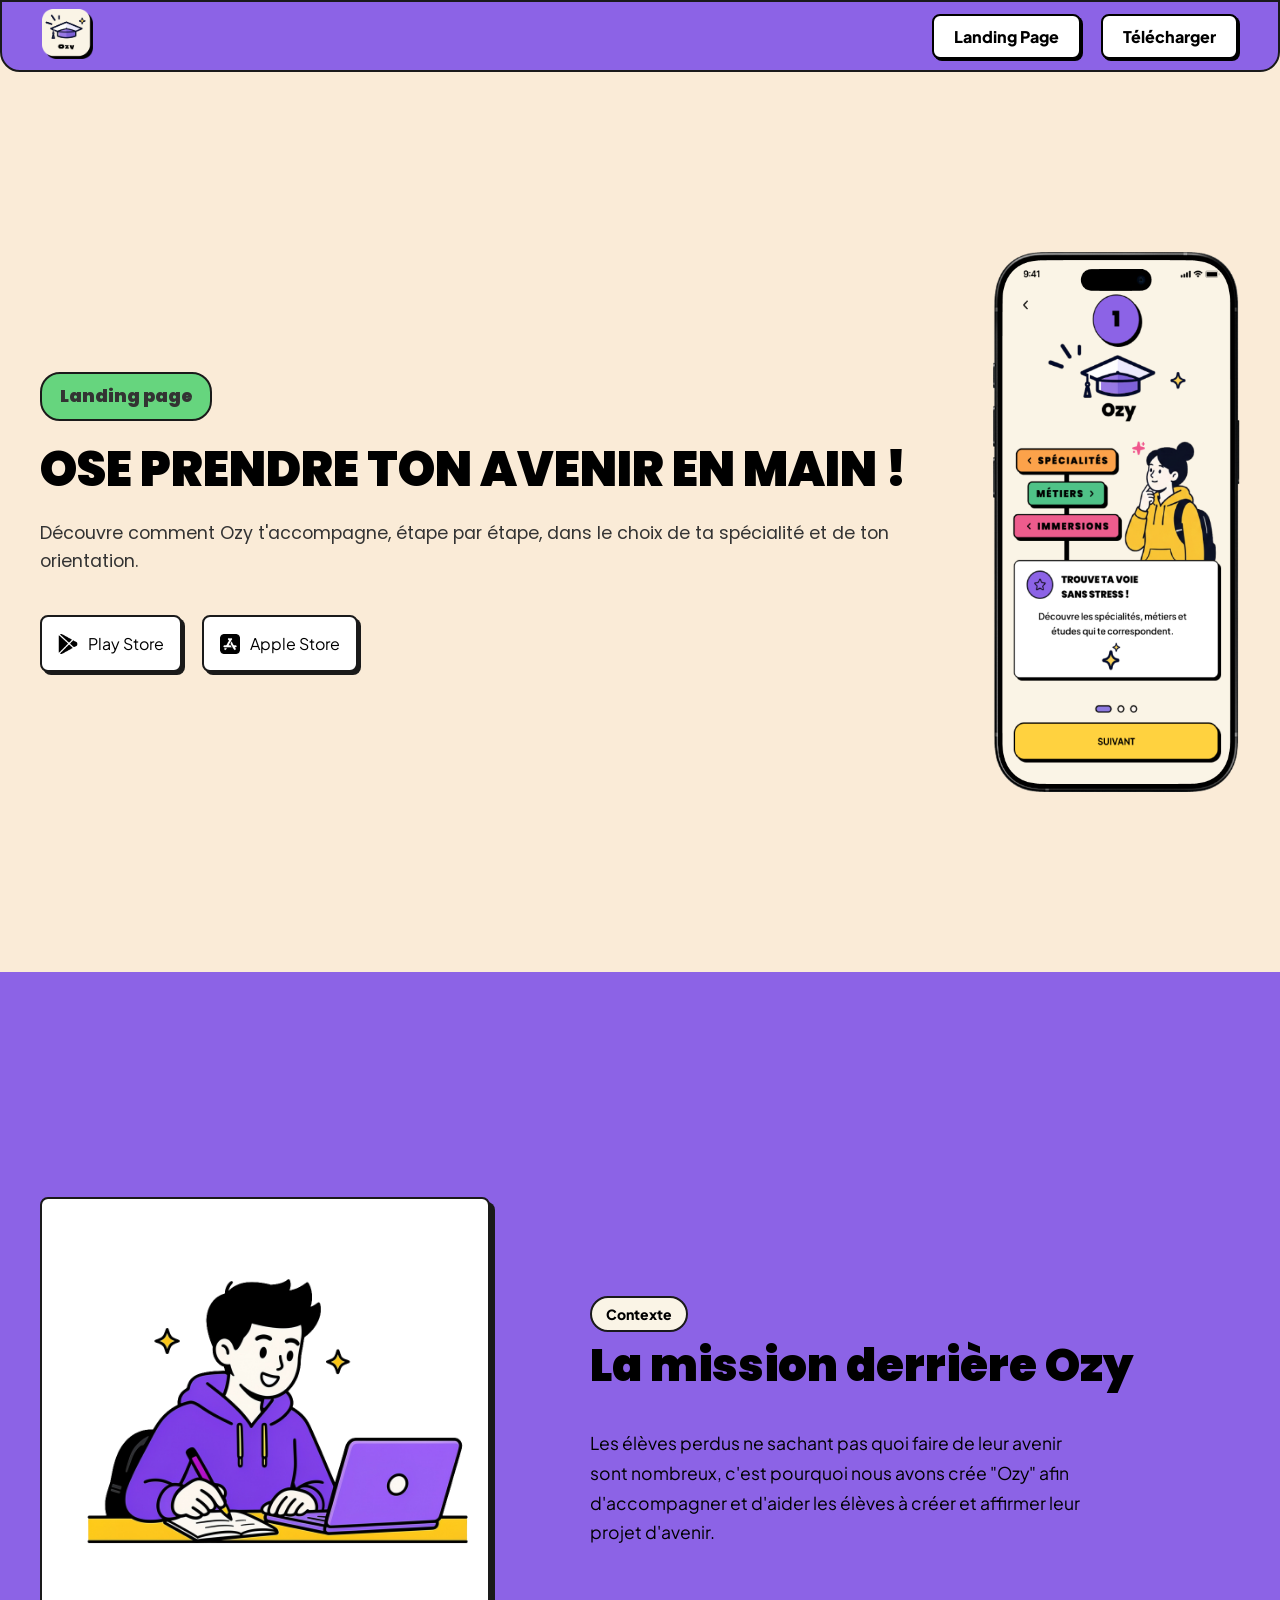
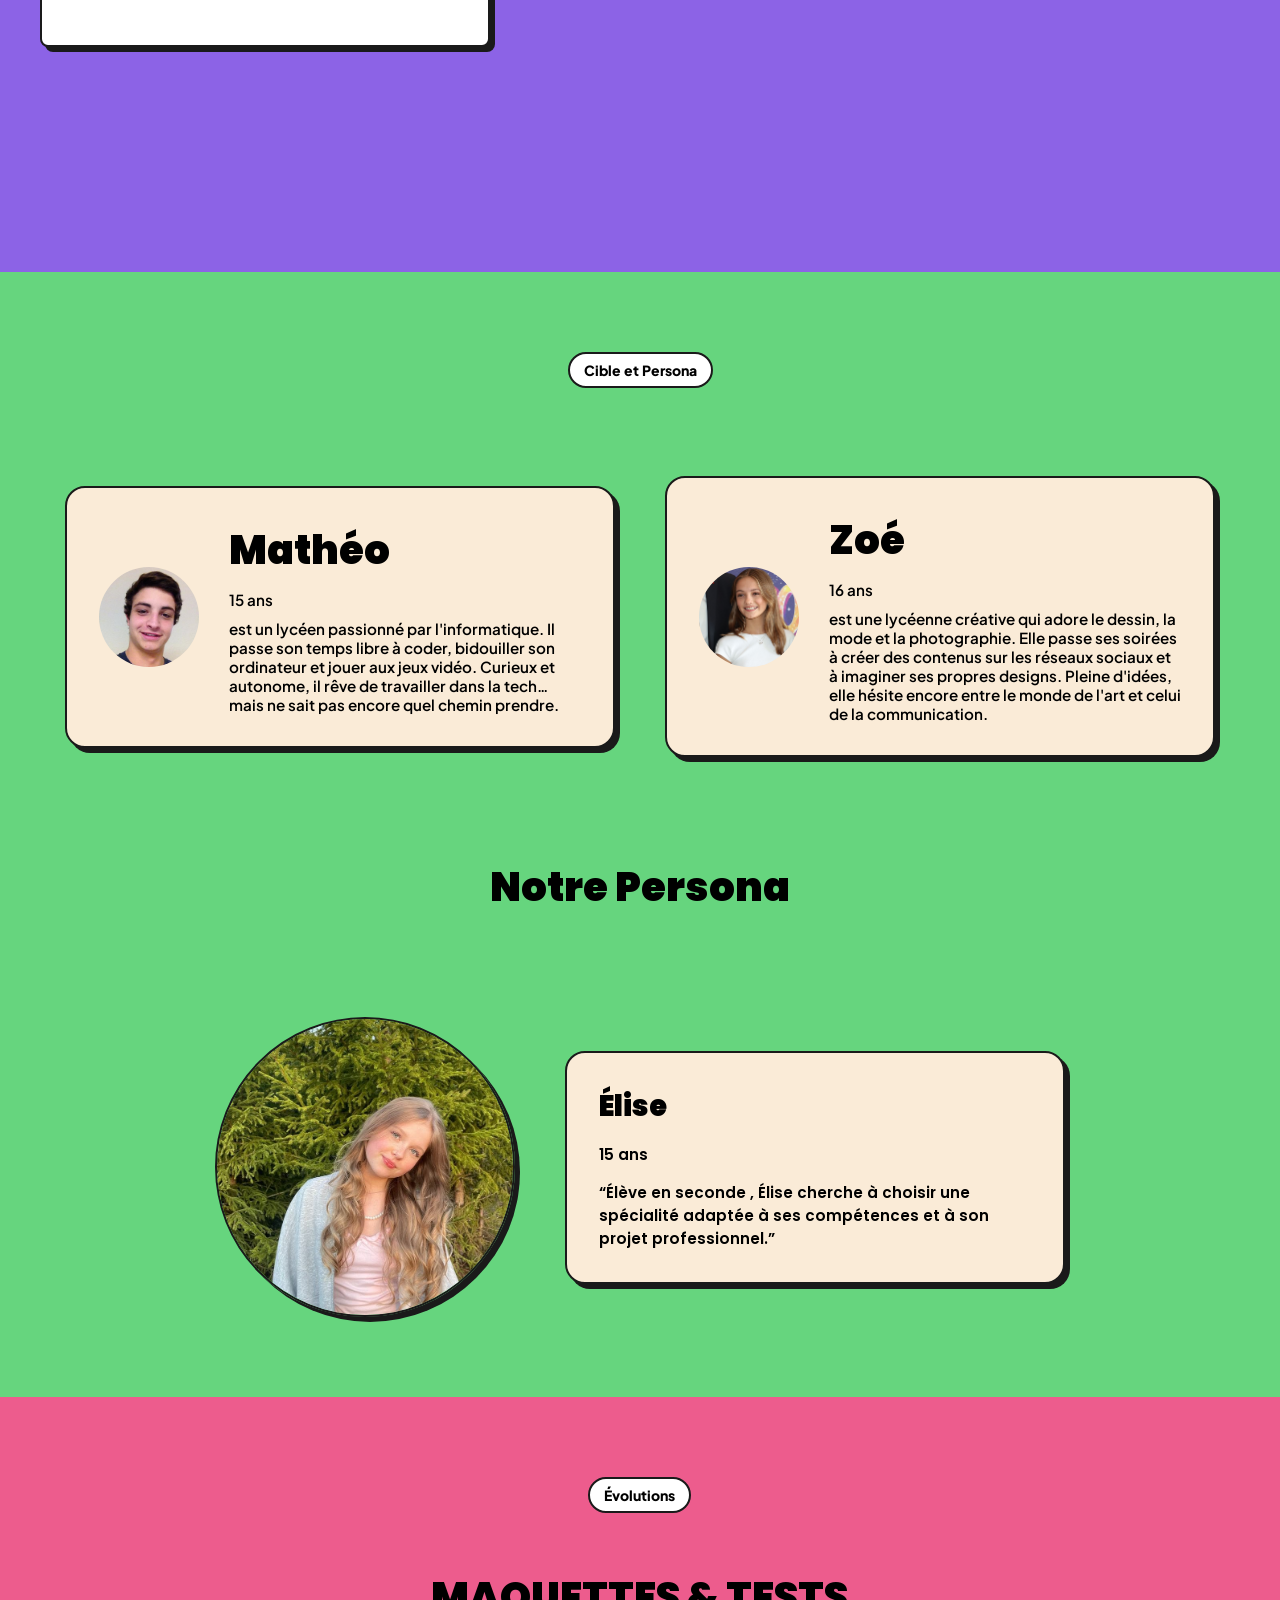
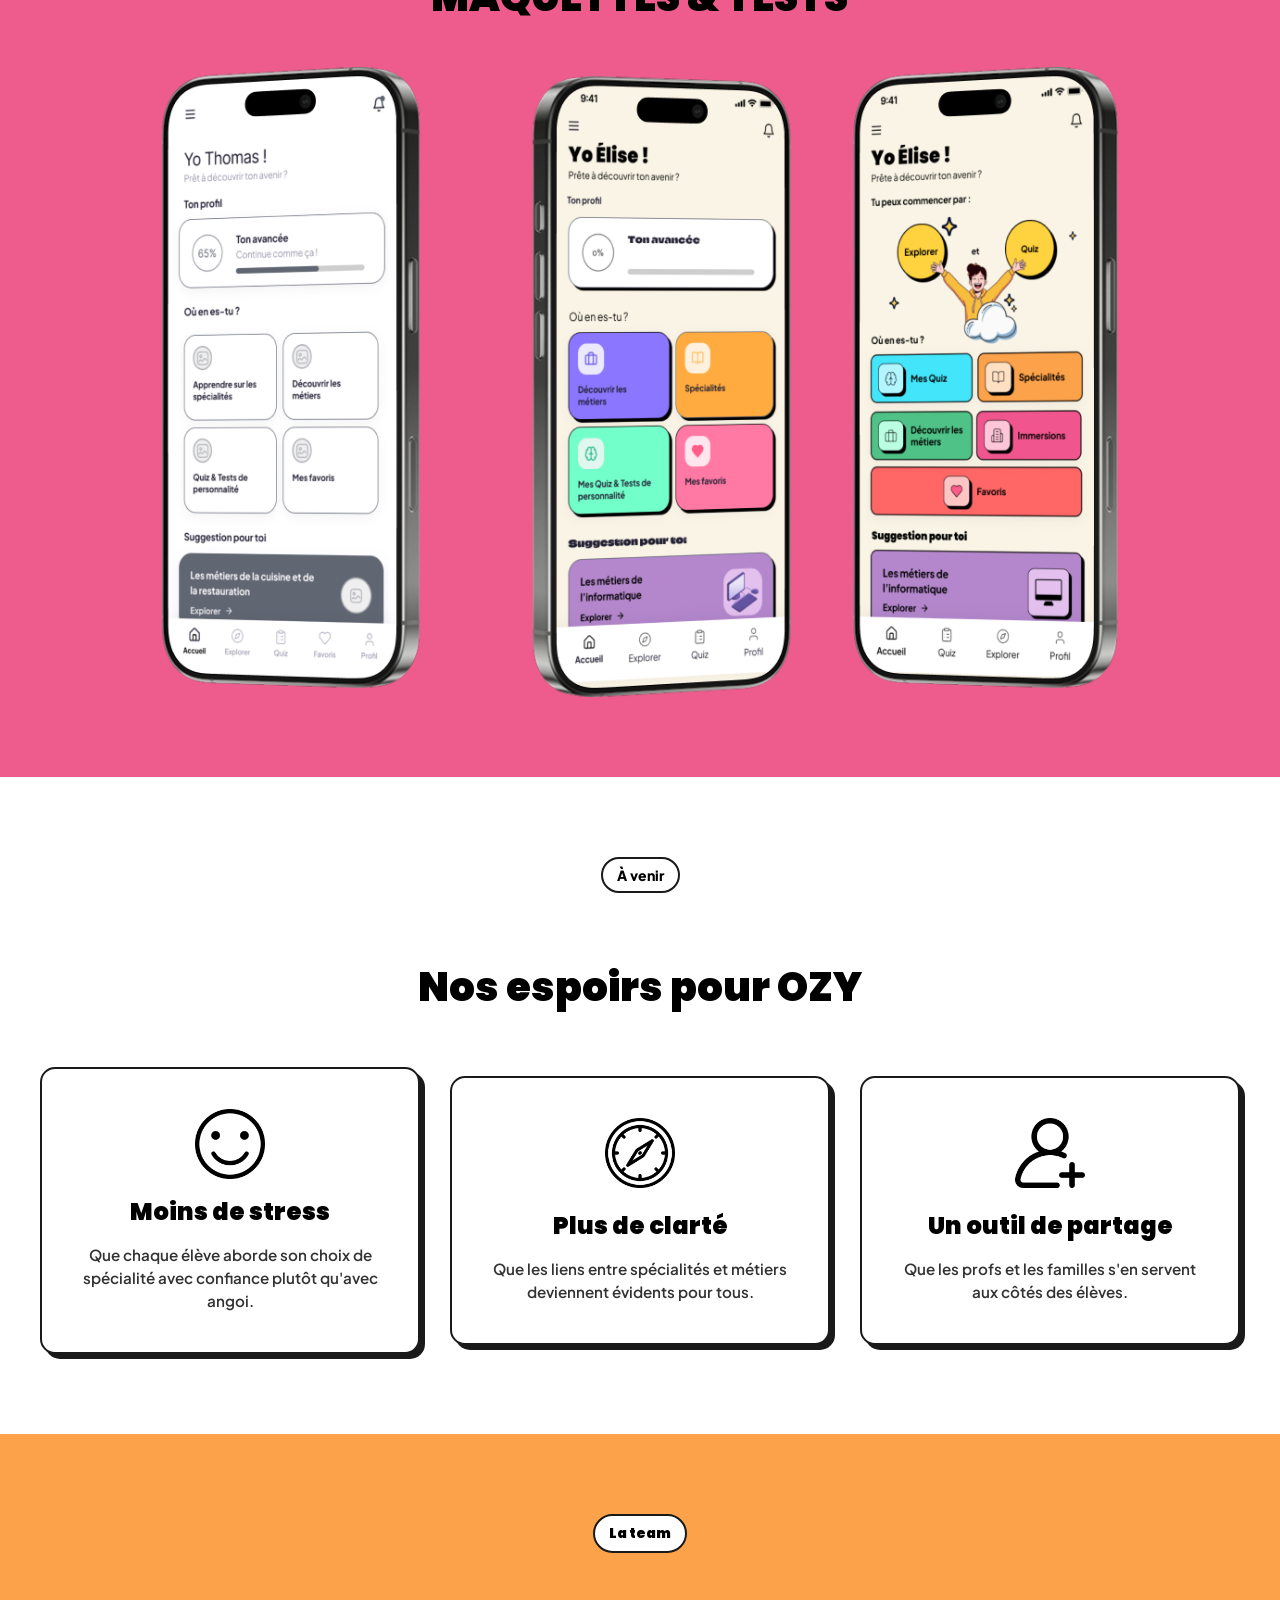
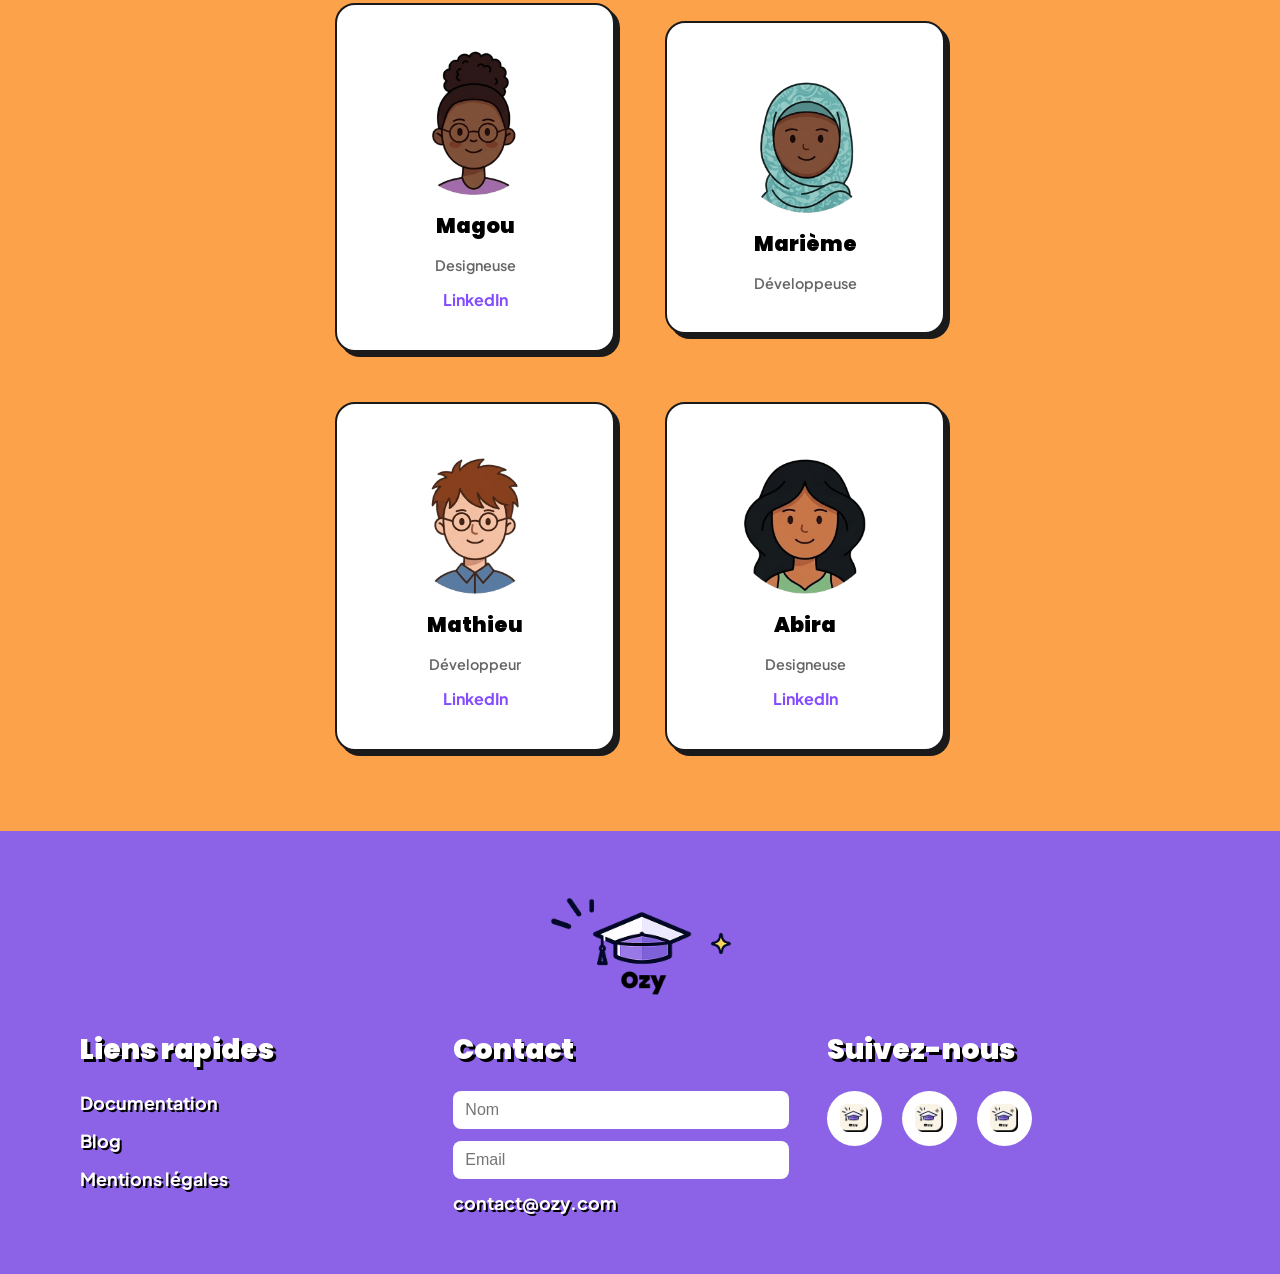
==== doc.html @ e6069c82 "Refactor: organiser les assets, factoriser le CSS, réduire la nav - Créer une structure assets/ orga" ====
<!DOCTYPE html>
<html>

<head>
  <meta charset="utf-8" />
  <meta name="viewport" content="width=device-width" />
  <title>Ozy - Documentation</title>
  <link href="style.css" rel="stylesheet" type="text/css" />
  <link href="shared.css" rel="stylesheet" type="text/css" />
  <link href="doc.css" rel="stylesheet" type="text/css" />
  <link rel="shortcut icon" href="assets/logo/Logo-2.png" type="image/x-icon">



  <link rel="preconnect" href="https://fonts.googleapis.com">
  <link rel="preconnect" href="https://fonts.gstatic.com" crossorigin>
  <link
    href="https://fonts.googleapis.com/css2?family=Finger+Paint&family=Montserrat:ital,wght@0,100..900;1,100..900&family=Mouse+Memoirs&family=Permanent+Marker&family=Petit+Formal+Script&family=Playwrite+AU+TAS:wght@100..400&family=Plus+Jakarta+Sans:ital,wght@0,200..800;1,200..800&family=Poppins:ital,wght@0,100;0,200;0,300;0,400;0,500;0,600;0,700;0,800;0,900;1,100;1,200;1,300;1,400;1,500;1,600;1,700;1,800;1,900&family=Roboto:ital,wght@0,100..900;1,100..900&family=Share+Tech&family=Yusei+Magic&display=swap"
    rel="stylesheet">
  <link rel="preconnect" href="https://fonts.googleapis.com">
  <link rel="preconnect" href="https://fonts.gstatic.com" crossorigin>
  <link rel="preconnect" href="https://fonts.googleapis.com">
  <link rel="preconnect" href="https://fonts.gstatic.com" crossorigin>
  <link
    href="https://fonts.googleapis.com/css2?family=Poppins:ital,wght@0,100;0,200;0,300;0,400;0,500;0,600;0,700;0,800;0,900;1,100;1,200;1,300;1,400;1,500;1,600;1,700;1,800;1,900&display=swap"
    rel="stylesheet">
</head>

<body>
  <nav class="navbar">
    <a class="logo" href="index.html"><img src="assets/logo/Logo-2.png" alt=""></a>
    <div class="btn-important">
      <a class="btn-doc" href="index.html">Landing Page</a>
      <a href="" class="btn-download">Télécharger</a>
    </div>
  </nav>

  <header id="header">
    <div class="header-all">
      <div class="header-texte">
        <p class="theme">Landing page</p>
        <h1>OSE PRENDRE TON AVENIR EN MAIN !</h1>
        <p>Découvre comment Ozy t'accompagne, étape par étape, dans le choix de ta spécialité et de ton orientation.</p>
        <div class="btn-app-div">
          <a class="btn-app" href=""><img src="assets/misc/image-mathieu.png" alt="">Play Store</a>
          <a class="btn-app" href=""><img src="assets/misc/image-appStore.png" alt="">Apple Store</a>
        </div>
      </div>
      <img class="telephone" src="assets/features/mockups/accueil.png" alt="">
    </div>
  </header>

  <section id="section1">
    <div class="section1-all">
      <img class="garcon" src="assets/section1/Flux-2026-06-15-15-22-37-(1).png" alt="">
      <div class="section1-texte">
        <p class="theme2">Contexte</p>
        <br>
        <h1>La mission derrière Ozy</h1>
        <p class="section1-titre">Les élèves perdus ne sachant pas quoi faire de leur avenir sont nombreux, c'est
          pourquoi nous avons crée "Ozy" afin d'accompagner et d'aider les élèves à créer et affirmer leur projet
          d'avenir.</p>
      </div>
    </div>
  </section>

  <section id="section2">
    <div class="section2-all">
      <p class="theme3">Cible et Persona</p>
      <div class="cartes">
        <div class="carte">
          <img class="cibles" src="assets/personas/cibles/lui.jpg" alt="">
          <div class="cibles-texte">
            <h1>Mathéo</h1>
            <p>15 ans</p>
            <p>est un lycéen passionné par l'informatique. Il passe son temps libre à coder, bidouiller son ordinateur
              et jouer aux jeux vidéo. Curieux et autonome, il rêve de travailler dans la tech… mais ne sait pas encore
              quel chemin prendre.</p>
          </div>
        </div>

        <div class="carte">
          <img class="cibles" src="assets/personas/cibles/zoe.jpeg" alt="">
          <div class="cibles-texte">
            <h1>Zoé</h1>
            <p>16 ans</p>
            <p>est une lycéenne créative qui adore le dessin, la mode et la photographie. Elle passe ses soirées à créer
              des contenus sur les réseaux sociaux et à imaginer ses propres designs. Pleine d'idées, elle hésite encore
              entre le monde de l'art et celui de la communication.</p>
          </div>
        </div>
      </div>

      <h1 class="nom-persona">Notre Persona </h1>
      <div class="personna-et-texte">
        <img class="elise" src="assets/personas/télécharger-(3).jpg" alt="">
        <div class="persona-texte">
          <h1>Élise</h1>
          <p>15 ans</p>
          <p>“Élève en seconde , Élise cherche à choisir une spécialité adaptée à ses compétences et à son projet
            professionnel.”</p>
        </div>
      </div>
    </div>
  </section>

  <section id="section3">
    <div class="section3-all">
      <p class="theme4">Évolutions</p>
      <h1>MAQUETTES & TESTS</h1>
      <img class="telephone2" src="assets/features/mockups/Evolutions de l'app.png" alt="">
    </div>
  </section>

  <section id="section4">
    <div class="section4-all">
      <p class="theme4">À venir</p>
      <h1>Nos espoirs pour OZY</h1>
      <div class="cartes">
        <div class="carte">
          <div class="espoirs-texte">
            <img class="stress" src="assets/logo/smile.png" alt="">
            <h1>Moins de stress</h1>
            <p>Que chaque élève aborde son choix de spécialité avec confiance plutôt qu'avec angoi.</p>
          </div>
        </div>

        <div class="carte">
          <img class="clarté" src="assets/logo/orientation.png" alt="">
          <div class="espoirs-texte">
            <h1>Plus de clarté</h1>
            <p>Que les liens entre spécialités et métiers deviennent évidents pour tous.</p>
          </div>
        </div>

        <div class="carte">
          <img class="outil" src="assets/logo/add-user.png" alt="">
          <div class="espoirs-texte">
            <h1>Un outil de partage</h1>
            <p>Que les profs et les familles s'en servent aux côtés des élèves.</p>
          </div>
        </div>
       
      </div>     
  </section>

  <section id="section5">
    <div class="section5-all">
      <p class="theme5">La team</p>
      <div class="section5-cartes-all">
      <div class="section5-cartes">
      <div class="section5-carte">
        <img class="bitmoji" src="assets/team/avatars/magou.png" alt="">
        <h1>Magou</h1>
        <p>Designeuse</p>
        <a target="_blank" href="https://www.linkedin.com/in/magou-soumare-605b793bb?trk=contact-info">LinkedIn</a>
      </div>
      <div class="section5-carte">
        <img class="bitmoji" src="assets/team/avatars/marieme.png" alt="">
        <h1>Marième</h1>
        <p>Développeuse</p>
      </div>
      
    </div>

    <div class="section5-cartes">
      <div class="section5-carte">
        <img class="bitmoji" src="assets/team/avatars/mathieu.png" alt="">
        <h1>Mathieu</h1>
        <p>Développeur</p>
        <a target="_blank" href="">LinkedIn</a>
      </div>
      <div class="section5-carte">
        <img class="bitmoji" src="assets/team/avatars/abira.png" alt="">
        <h1>Abira</h1>
        <p>Designeuse</p>
        <a target="_blank" href="https://www.linkedin.com/in/abira-kajendran-2a45b7271/">LinkedIn</a>
      </div>
    </div>
    
    </div>
    </div>
  </section>

  <footer class="footer">
    <div class="logo-footer">
        <img src="assets/logo/logo-ozy.png" alt="">
    </div>
 
    <div class="footer-contenu">
        <div class="colonne">
            <h3>Liens rapides</h3>
            <ul>
                <li><a href="#">Documentation</a></li>
                <li><a href="#">Blog</a></li>
                <li><a href="#">Mentions légales</a></li>
            </ul>
        </div>
 
        <div class="colonne">
            <h3>Contact</h3>
            <form>
                <input type="text" placeholder="Nom">
                <input type="email" placeholder="Email">
            </form>
            <p>contact@ozy.com</p>
        </div>
 
        <div class="colonne">
            <h3>Suivez-nous</h3>
            <div class="reseaux">
                <a href="#">
                    <img src="assets/logo/Logo-2.png" alt="Twitter">
                </a>
 
                <a href="#">
                    <img src="assets/logo/Logo-2.png" alt="Instagram">
                </a>
 
                <a href="#">
                    <img src="assets/logo/Logo-2.png" alt="LinkedIn">
                </a>
            </div>
        </div>
    </div>
</footer>

</body>
</html>
---- style.css ----
:root{
  --height-section: 92vh;
}

html {
  height: 100%;
  width: 100%;
  margin: 0;
  padding: 0;
}

p, a {
    font-family: "Plus Jakarta Sans", sans-serif;
}

h1, h2, h3 {
    font-family: "poppins", sans-serif;
}

body{
  margin: 0;
  padding: 0;
}

.navbar{
  display: flex;
  padding-top: 0.5em;
  padding-bottom: 0.5em;
  padding-left: 3em;
  padding-right: 3em;
  justify-content: space-between;
  align-items: center;
  border-bottom-left-radius: 20px;
  border-bottom-right-radius: 20px;
  background-color: #8c63e6;
  border: 2.5px solid #1a1a1a;
  font-family: "Plus Jakarta Sans", sans-serif;
  font-optical-sizing: auto;
  font-weight: 800;
  font-style: normal;
  height: 8vh;
}

.navbar img{
    width: 40%;
    height: 40%;
}

.navbar h3{
  font-family: "poppins", sans-serif;
  font-weight: 800;
}

.ul-navbar{
  display: flex;
  list-style-type: none;
  gap: 20px;
  justify-content: space-evenly;
}
/* .ul-header{
    display: flex;
  list-style-type: none;
  gap: 32px;
} */

.navbar a{
  text-decoration: none;
  color: black;
  font-weight: 800;
}

.btn-doc{
  background-color: white;
  padding: 0.5em;
  border: 2.5px solid #1a1a1a;
  border-radius: 5px;
  box-shadow: 3px 3px 0px #1a1a1a;
}
.btn-important{
  display: flex;
  justify-content: center;
  align-items: center;
  gap: 50px;
}

/* h1 {
  font-family : "poppins", sans-serif;
  letter-spacing: 0.1em;
  line-height: 90%;
  font-size: 4em;
  font-weight: 900;
 
}

#paragraphe{
  font-family : "poppins", sans-serif;
  font-weight: 900;
  color : #834dff;
}

#header{
  background-color: beige;
  display: flex;
  justify-content: center;
  align-items: center;
  width: 100%;
  height: 110vh;
  overflow: hidden;
}

/* img{
  
} */

/* a{
  text-decoration: none;
  color: black;
  font-weight: 800;
}

.lien{
  display: flex;
  flex-direction: column;
  justify-content: center;
  width: 40%;

}



.head{
  display: flex;
  flex-direction: row;
  justify-content: space-around;
}

.section1{
  display: flex;
flex-direction: row;
gap: 40px;

}

.p{
  text-align: center;
}

#section1{
  display: flex;
  flex-direction: column;
  background-color: #8C63E6;
  max-width: 100%;
  min-height: 110vh;
  justify-content: center;
  align-items: center;
  padding: 0%;
  margin:0px ;
  justify-content: space-evenly;
}
strong{}

.elise{
    border-radius: 100%;
    height: 1%;
    width: 50%;
}

header img{
  max-width: 100%;
  width: 500px;
  height: 500px;    
  display: block;
  
}
#section2{
  display: flex;
  flex-direction: column;
  justify-content: center;
  align-items: center;
  max-width: 100%;
  min-height: 110vh;
  background-color: #66D57E;
}
#section3{
  display: flex;
  flex-direction: column;
  justify-content: center;
  align-items: center;
  max-width: 100%;
  min-height: 130vh;
  flex-wrap: wrap;
  background-color: #ED5C8D;
}
.section{
    display: flex;
    flex-direction: column;
    align-items: center;
    justify-content: center;
    gap: 50px;
}


#section1 h2{
  font-family : "poppins", sans-serif;
  letter-spacing: 0.1em;
  font-weight: 900;
  color : black;
}

#contenue-persona{
  display: flex;
  flex-direction: column;
  justify-content: center;
}
.persona{
  display: flex;
  gap: 20px;
}



.card{
    display: flex;
    flex-direction: row;
    align-items: center;
    gap: 20px;
        justify-content: space-evenly;
}

.fonctionnalité{
    background: #c152c1;
    padding: 80px 60px;
    text-align: center;
}
.card-fonctionnalités{
    display: grid;
    grid-template-columns: repeat(3, 260px);
    justify-content: center;
    gap: 25px;
}
.forme-card{
  background-color: white;
    height: 180px;
    padding: 30px 25px;
    border: 4px solid black;
    border-radius: 22px;
    box-shadow: 8px 8px black;
    text-align: left;
}



.card-elise {
    background-color: #FDF0F3; 
}
.card-profs {
    background-color: #EEEDFC; 
}
.avatar {
    width: 90px;
    height: 90px;
    background-color: #ffffff;
    border: 2px solid #000000;
    border-radius: 50%;
    display: flex;
    justify-content: center;
    align-items: center;
    font-weight: 800;
    font-size: 22px;
    color: #000000;
    margin-bottom: 20px;
}
.card-titre {
    font-size: 22px;
    font-weight: 800;
    color: #000000;
    margin-bottom: 4px;
}
.card-sub{
    font-size: 14px;
    color: #666666;
    font-weight: 400;
    margin-bottom: 20px;
}
.card-text {
    font-size: 15px;
    color: #333333;
    line-height: 1.5;
    font-weight: 400;
    max-width: 320px;
}
.personas {
    text-align: center;
    
    background-color: #f6eaed;
}
.cards-container {
    display: flex;
    flex-direction: row;
    justify-content: center;
    gap: 32px;
   
}

.section5{
  background-color: #66D57E;
}
.section5 h3{
  text-align: center;
}
.section0{
  background-color: ;
}
.mission-card{
  display: flex;
  flex-direction: row;
  align-items: center;
}
.image-container {

  display: flex;
  justify-content: center;
  align-items: center;
}
.image-container img {
  width: 100%;
  max-width: 220px;
  height: auto;
  
}
.content-container{
  display: flex;
 flex-direction: column;
} */
---- shared.css ----
/* Styles partagés entre index et doc */

* {
  margin: 0;
  padding: 0;
  box-sizing: border-box;
}

body {
  font-family: 'Poppins', sans-serif;
}

h1, h2, h3 {
  margin: 0;
}

p {
  margin: 0;
}

a {
  text-decoration: none;
  color: inherit;
}

/* ─────────────────────────────────────────────────────── */
/* NAVBAR                                                  */
/* ─────────────────────────────────────────────────────── */

.navbar {
  display: flex;
  justify-content: space-between;
  align-items: center;
  padding: 20px 40px;
  max-width: 1400px;
  margin: 0 auto;
  width: 100%;
  box-sizing: border-box;
}

.navbar a img {
  height: 50px;
  width: auto;
}

.btn-important {
  display: flex;
  gap: 20px;
  align-items: center;
}

.btn-doc,
.btn-download {
  padding: 10px 20px;
  background-color: white;
  border: 2px solid black;
  border-radius: 8px;
  font-weight: 700;
  color: black;
  cursor: pointer;
  transition: all 0.2s ease;
  box-shadow: 2px 2px 0px black;
}

.btn-doc:hover,
.btn-download:hover {
  transform: translate(-2px, -2px);
  box-shadow: 4px 4px 0px black;
}

/* ─────────────────────────────────────────────────────── */
/* FOOTER                                                  */
/* ─────────────────────────────────────────────────────── */

.footer {
  display: flex;
  flex-direction: column;
  justify-content: center;
  align-items: center;
  width: 100%;
  padding-top: 50px;
  padding-bottom: 50px;
  color: white;
  font-family: 'Arial', sans-serif;
}

.footer-contenu {
  display: flex;
  justify-content: space-around;
  align-items: flex-start;
  width: 100%;
  max-width: 1200px;
  padding: 0 40px;
}

.colonne {
  flex: 1;
}

.colonne h3 {
  font-size: 28px;
  font-weight: 900;
  margin-bottom: 20px;
  text-shadow: 3px 3px 0px black;
}

.colonne ul {
  list-style: none;
  padding: 0;
}

.colonne ul li {
  margin-bottom: 15px;
}

.colonne ul li a {
  color: white;
  text-decoration: none;
  font-size: 18px;
  font-weight: 700;
  text-shadow: 2px 2px 0px black;
}

.colonne form {
  display: flex;
  flex-direction: column;
  gap: 12px;
}

.colonne input {
  width: 90%;
  padding: 10px 12px;
  border-radius: 8px;
  border: none;
  font-size: 16px;
}

.colonne p {
  margin-top: 12px;
  font-size: 18px;
  font-weight: 700;
  text-shadow: 2px 2px 0px black;
}

.reseaux {
  display: flex;
  gap: 20px;
  align-items: center;
}

.reseaux a {
  width: 55px;
  height: 55px;
  background-color: white;
  border-radius: 50%;
  display: flex;
  justify-content: center;
  align-items: center;
  transition: all 0.2s ease;
}

.reseaux a:hover {
  transform: scale(1.1);
}

.reseaux img {
  width: 28px;
  height: 28px;
}

.logo-footer {
  text-align: center;
  margin-bottom: 30px;
}

.logo-footer img {
  width: 200px;
  height: auto;
}

/* ─────────────────────────────────────────────────────── */
/* THEME BADGES (labels colorés)                          */
/* ─────────────────────────────────────────────────────── */

.theme,
.theme2,
.theme3,
.theme4,
.theme5 {
  padding: 0.5em 1em;
  border-radius: 20px;
  border: 2.5px solid #1a1a1a;
  display: inline-block;
  color: black;
  font-weight: 900;
  font-size: 14px;
}

.theme {
  background-color: #66D57E;
}

.theme2 {
  background-color: #FAF4E6;
}

.theme3 {
  background-color: #ffffff;
  margin-bottom: 2em;
  font-weight: 900;
}

.theme4 {
  background-color: #ffffff;
  margin-bottom: 1em;
  font-weight: 800;
}

.theme5 {
  background-color: #ffffff;
}

/* ─────────────────────────────────────────────────────── */
/* BUTTONS & INTERACTIONS                                 */
/* ─────────────────────────────────────────────────────── */

.btn-app {
  display: flex;
  text-decoration: none;
  list-style: none;
  background-color: white;
  padding: 1em;
  border: 2.5px solid #1a1a1a;
  border-radius: 8px;
  box-shadow: 3px 3px 0px #1a1a1a;
  color: black;
  gap: 10px;
  align-items: center;
  justify-content: center;
  transition: all 0.15s ease;
  cursor: pointer;
}

.btn-app:hover {
  transform: translate(-2px, -2px);
  box-shadow: 5px 5px 0px #1a1a1a;
}

.btn-app:active {
  transform: translate(2px, 2px);
  box-shadow: 1px 1px 0px #1a1a1a;
}

.btn-app img {
  width: 20px;
  height: 20px;
}

/* ─────────────────────────────────────────────────────── */
/* RESPONSIVE                                             */
/* ─────────────────────────────────────────────────────── */

@media (max-width: 768px) {
  .navbar {
    flex-direction: column;
    gap: 15px;
    padding: 15px 20px;
  }

  .navbar a img {
    height: 40px;
  }

  .btn-important {
    flex-direction: column;
    width: 100%;
  }

  .btn-doc,
  .btn-download {
    width: 100%;
    text-align: center;
  }

  .footer-contenu {
    flex-direction: column;
    align-items: center;
    gap: 30px;
    padding: 0 20px;
  }

  .colonne {
    text-align: center;
    width: 100%;
  }

  .colonne h3 {
    font-size: 24px;
  }

  .colonne ul li a {
    font-size: 16px;
  }
}
---- doc.css ----
/* Styles spécifiques à doc.html */

body {
  background-color: antiquewhite;
}

/* Header */
#header {
  display: flex;
  justify-content: center;
  align-items: center;
  width: 100%;
  min-height: 100vh;
  padding: 60px 40px;
  box-sizing: border-box;
}

.header-all {
  display: flex;
  justify-content: space-between;
  align-items: center;
  gap: 60px;
  max-width: 1400px;
  width: 100%;
}

.header-texte {
  display: flex;
  flex-direction: column;
  justify-content: center;
  align-items: flex-start;
  gap: 20px;
  flex: 1;
}

#header h1 {
  font-family: 'Poppins', sans-serif;
  font-size: 3em;
  font-weight: 900;
  line-height: 1.2;
  color: black;
}

#header p {
  font-family: 'Poppins', sans-serif;
  font-size: 1.1em;
  line-height: 1.6;
  color: #333;
}

.btn-app-div {
  display: flex;
  gap: 20px;
  margin-top: 20px;
}

.telephone {
  height: 60vh;
  object-fit: contain;
}

/* Section 1 - Contexte */
#section1 {
  background-color: #8C63E6;
  display: flex;
  justify-content: center;
  align-items: center;
  width: 100%;
  min-height: 100vh;
  padding: 80px 40px;
  box-sizing: border-box;
}

.section1-all {
  display: flex;
  align-items: center;
  flex-direction: row;
  gap: 100px;
  max-width: 1400px;
  width: 100%;
}

.section1-all h1,
.section1-all .section1-titre {
  color: black;
}

#section1 h1 {
  font-family: 'Poppins', sans-serif;
  font-size: 2.8em;
  font-weight: 900;
  margin-bottom: 30px;
}

.section1-titre {
  font-size: 1.1em;
  line-height: 1.7;
  max-width: 500px;
}

.garcon {
  height: 50vh;
  object-fit: cover;
  background-color: white;
  border: 2.5px solid #1a1a1a;
  border-radius: 8px;
  box-shadow: 5px 5px 0px #1a1a1a;
  flex-shrink: 0;
}

/* Section 2 - Cibles et Personas */
#section2 {
  display: flex;
  justify-content: center;
  align-items: center;
  width: 100%;
  padding: 80px 40px;
  box-sizing: border-box;
  background-color: #66D57E;
  min-height: fit-content;
}

.section2-all {
  display: flex;
  flex-direction: column;
  justify-content: center;
  align-items: center;
  gap: 60px;
  max-width: 1200px;
  width: 100%;
}

.section2-all h1 {
  font-family: 'Poppins', sans-serif;
  font-weight: 900;
  font-size: 2.5em;
}

.cartes {
  display: flex;
  gap: 50px;
  justify-content: center;
  align-items: center;
  flex-wrap: wrap;
  width: 100%;
}

.cartes .carte {
  display: flex;
  justify-content: flex-start;
  align-items: center;
  gap: 30px;
  background-color: antiquewhite;
  padding: 2em;
  width: 100%;
  max-width: 550px;
  border-radius: 20px;
  border: 2.5px solid #1a1a1a;
  box-shadow: 5px 5px 0px #1a1a1a;
  box-sizing: border-box;
}

.carte h1,
.carte p {
  color: black;
  margin: 0;
}

.carte h1 {
  font-family: 'Poppins', sans-serif;
  font-weight: 900;
}

.carte p {
  font-weight: 600;
  font-size: 0.95em;
}

.cibles {
  width: 100px;
  height: 100px;
  border-radius: 50%;
  object-fit: cover;
  flex-shrink: 0;
}

.cibles-texte {
  display: flex;
  flex-direction: column;
  justify-content: center;
  gap: 10px;
}

.nom-persona {
  margin-top: 40px;
  margin-bottom: 40px;
  font-family: 'Poppins', sans-serif;
  font-size: 2em;
  font-weight: 900;
}

.personna-et-texte {
  display: flex;
  justify-content: center;
  align-items: center;
  gap: 50px;
  width: 100%;
}

.elise {
  border-radius: 50%;
  width: 300px;
  height: 300px;
  object-fit: cover;
  border: 2.5px solid #1a1a1a;
  box-shadow: 5px 5px 0px #1a1a1a;
  flex-shrink: 0;
}

.persona-texte {
  display: flex;
  flex-direction: column;
  justify-content: center;
  gap: 15px;
  background-color: antiquewhite;
  padding: 2em;
  width: 100%;
  max-width: 500px;
  border: 2.5px solid #1a1a1a;
  border-radius: 20px;
  box-shadow: 5px 5px 0px #1a1a1a;
}

.persona-texte h1,
.persona-texte p {
  color: black;
  margin: 0;
  font-family: 'Poppins', sans-serif;
}

.persona-texte h1 {
  font-size: 1.8em;
  font-weight: 900;
}

.persona-texte p {
  font-size: 0.95em;
  font-weight: 600;
}

/* Section 3 - Évolutions */
#section3 {
  display: flex;
  justify-content: center;
  align-items: center;
  width: 100%;
  min-height: 100vh;
  padding: 80px 40px;
  box-sizing: border-box;
  background-color: #ED5C8D;
}

.section3-all {
  display: flex;
  flex-direction: column;
  justify-content: center;
  align-items: center;
  gap: 40px;
}

.section3-all h1 {
  font-family: 'Poppins', sans-serif;
  font-size: 2.5em;
  font-weight: 900;
  margin: 0;
}

.telephone2 {
  height: 70vh;
  width: auto;
  object-fit: contain;
}

/* Section 4 - À venir */
#section4 {
  display: flex;
  justify-content: center;
  align-items: center;
  width: 100%;
  padding: 80px 40px;
  box-sizing: border-box;
  background-color: #FFFFFF;
  min-height: fit-content;
}

.section4-all {
  display: flex;
  flex-direction: column;
  justify-content: center;
  align-items: center;
  gap: 50px;
  max-width: 1200px;
  width: 100%;
}

.section4-all h1 {
  font-family: 'Poppins', sans-serif;
  font-size: 2.5em;
  font-weight: 900;
}

.section4-all .cartes {
  display: grid;
  grid-template-columns: repeat(auto-fit, minmax(280px, 1fr));
  gap: 30px;
  width: 100%;
}

.section4-all .carte {
  background-color: white;
  padding: 2.5em;
  border: 2.5px solid #1a1a1a;
  border-radius: 15px;
  box-shadow: 5px 5px 0px #1a1a1a;
  display: flex;
  flex-direction: column;
  align-items: center;
  gap: 20px;
  transition: all 0.2s ease;
  min-height: 250px;
}

.section4-all .carte:hover {
  transform: translate(-3px, -3px);
  box-shadow: 8px 8px 0px #1a1a1a;
}

.espoirs-texte {
  display: flex;
  flex-direction: column;
  align-items: center;
  gap: 15px;
  text-align: center;
}

.section4-all .carte h1 {
  font-family: 'Poppins', sans-serif;
  font-size: 1.5em;
  font-weight: 900;
  color: black;
  margin: 0;
}

.section4-all .carte p {
  color: #333;
  font-weight: 600;
  line-height: 1.5;
  margin: 0;
}

.section4-all .stress,
.section4-all .clarté,
.section4-all .outil {
  width: 70px;
  height: 70px;
  object-fit: contain;
}

/* Section 5 - La Team */
#section5 {
  display: flex;
  justify-content: center;
  align-items: center;
  width: 100%;
  padding: 80px 40px;
  box-sizing: border-box;
  background-color: #FCA24A;
  min-height: fit-content;
}

.section5-all {
  display: flex;
  flex-direction: column;
  justify-content: center;
  align-items: center;
  width: 100%;
  gap: 50px;
  max-width: 1200px;
}

.section5-all > p {
  font-family: 'Poppins', sans-serif;
}

.section5-cartes-all {
  display: flex;
  flex-direction: column;
  gap: 50px;
  width: 100%;
}

.section5-cartes {
  display: flex;
  justify-content: center;
  align-items: center;
  flex-direction: row;
  gap: 50px;
  flex-wrap: wrap;
}

.section5-carte {
  display: flex;
  flex-direction: column;
  justify-content: center;
  align-items: center;
  background-color: white;
  padding: 2.5em;
  border: 2.5px solid #1a1a1a;
  border-radius: 20px;
  box-shadow: 5px 5px 0px #1a1a1a;
  transition: all 0.2s ease;
  min-width: 280px;
  text-align: center;
  gap: 15px;
}

.section5-carte:hover {
  transform: translate(-3px, -3px);
  box-shadow: 8px 8px 0px #1a1a1a;
}

.section5-carte h1 {
  font-family: 'Poppins', sans-serif;
  font-weight: 900;
  font-size: 1.3em;
  color: black;
  margin: 0;
}

.section5-carte p {
  color: #666;
  font-weight: 600;
  margin: 0;
  font-size: 0.9em;
}

.section5-carte a {
  color: #834dff;
  font-weight: 700;
  text-decoration: none;
  transition: all 0.2s ease;
}

.section5-carte a:hover {
  color: #5d2e9f;
  text-decoration: underline;
}

.bitmoji {
  width: 150px;
  height: 150px;
  object-fit: contain;
  flex-shrink: 0;
}

/* Footer */
.footer {
  background-color: #8C63E6;
  padding: 60px 40px;
  box-sizing: border-box;
  color: white;
}

/* Responsive */
@media (max-width: 768px) {
  #header {
    padding: 40px 20px;
  }

  .header-all {
    flex-direction: column;
    gap: 30px;
  }

  .header-texte {
    align-items: center;
    text-align: center;
  }

  #header h1 {
    font-size: 2em;
  }

  .telephone {
    width: 100%;
    height: auto;
    max-height: 40vh;
  }

  #section1 {
    padding: 60px 20px;
  }

  .section1-all {
    flex-direction: column;
    gap: 40px;
  }

  .garcon {
    width: 100%;
    height: 30vh;
  }

  #section2 {
    padding: 60px 20px;
  }

  .cartes {
    flex-direction: column;
  }

  .cartes .carte {
    max-width: 100%;
  }

  .personna-et-texte {
    flex-direction: column;
    gap: 30px;
  }

  .elise {
    width: 200px;
    height: 200px;
  }

  .persona-texte {
    max-width: 100%;
  }

  #section3 {
    padding: 60px 20px;
  }

  .telephone2 {
    width: 100%;
    height: auto;
    max-height: 40vh;
  }

  #section4 {
    padding: 60px 20px;
  }

  .section4-all .cartes {
    grid-template-columns: 1fr;
  }

  #section5 {
    padding: 60px 20px;
  }

  .section5-cartes {
    flex-direction: column;
  }

  .section5-carte {
    min-width: 100%;
  }

  .bitmoji {
    width: 120px;
    height: 120px;
  }
}

@media (max-width: 1024px) {
  #header {
    padding: 40px 20px;
  }

  .header-all {
    gap: 30px;
  }

  #section1 {
    padding: 60px 20px;
  }

  .section1-all {
    gap: 40px;
  }

  .personna-et-texte {
    gap: 30px;
  }

  .section5-cartes {
    gap: 30px;
  }
}
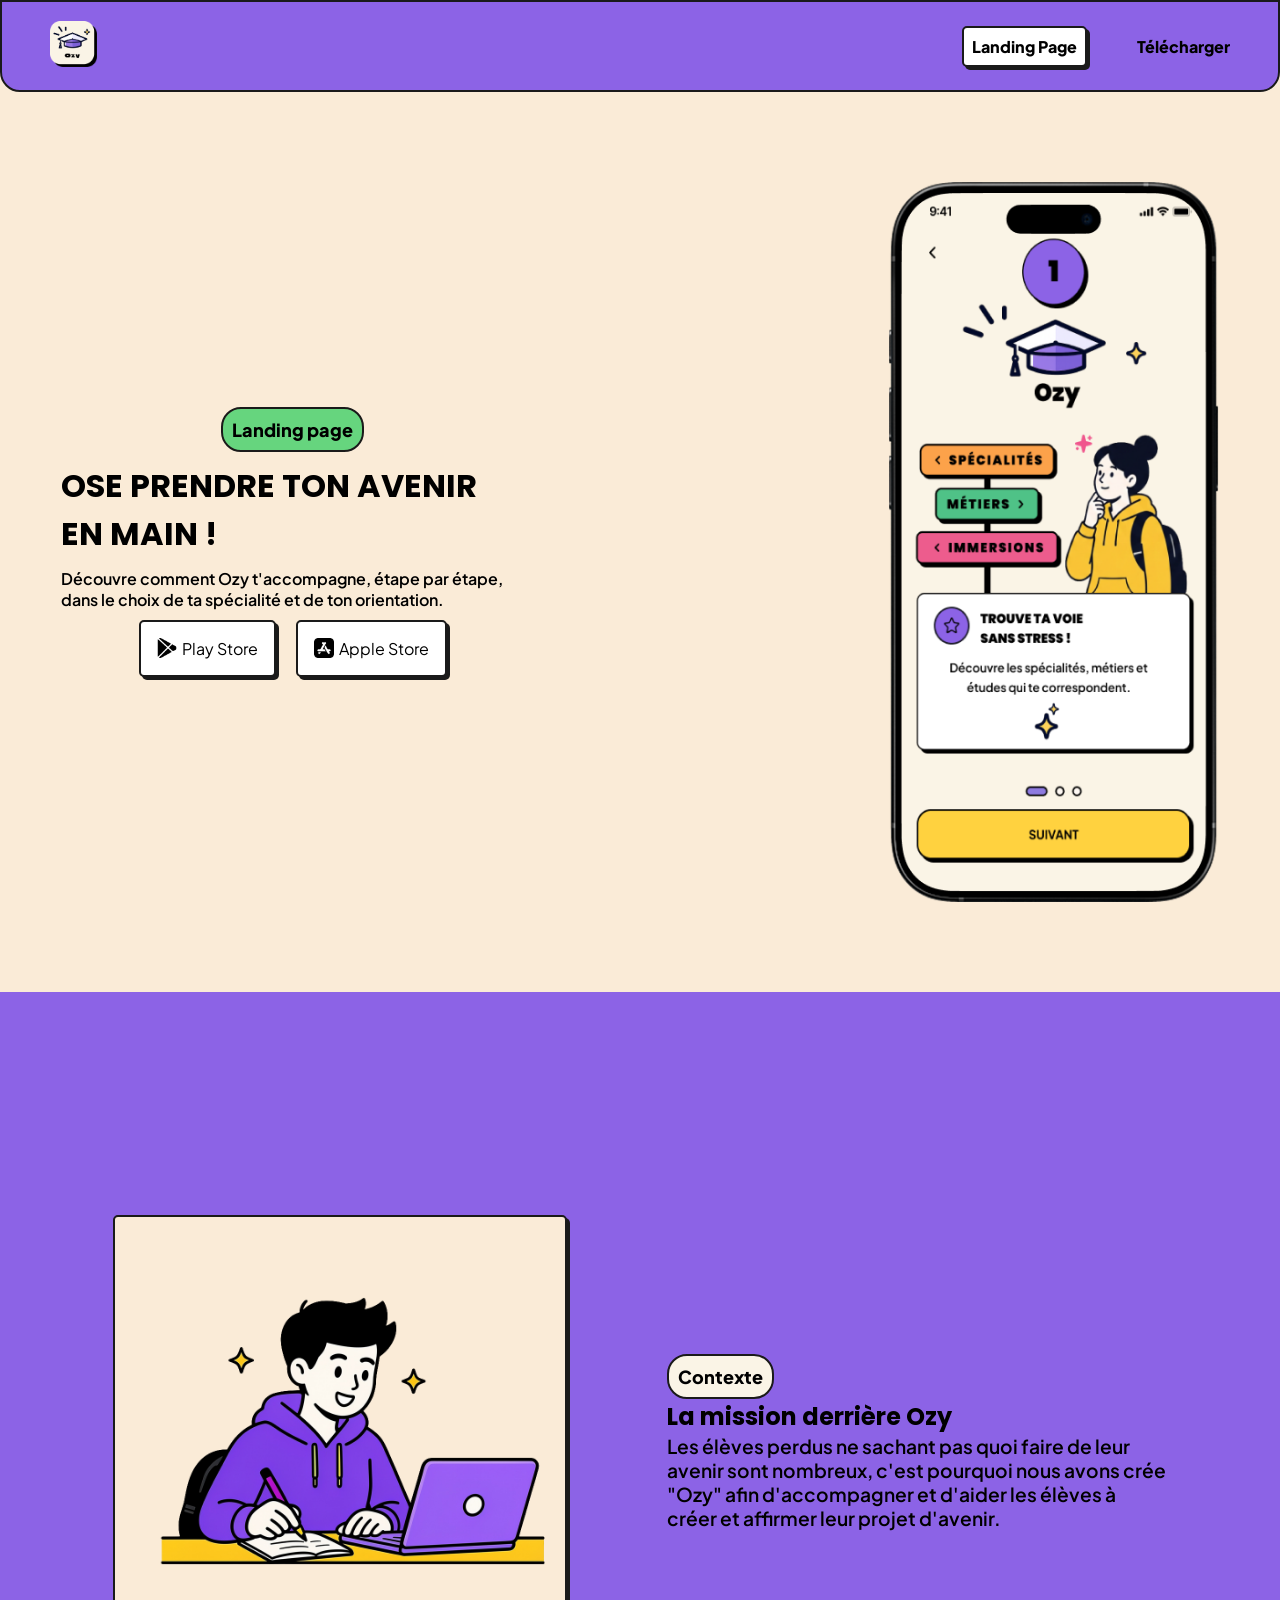
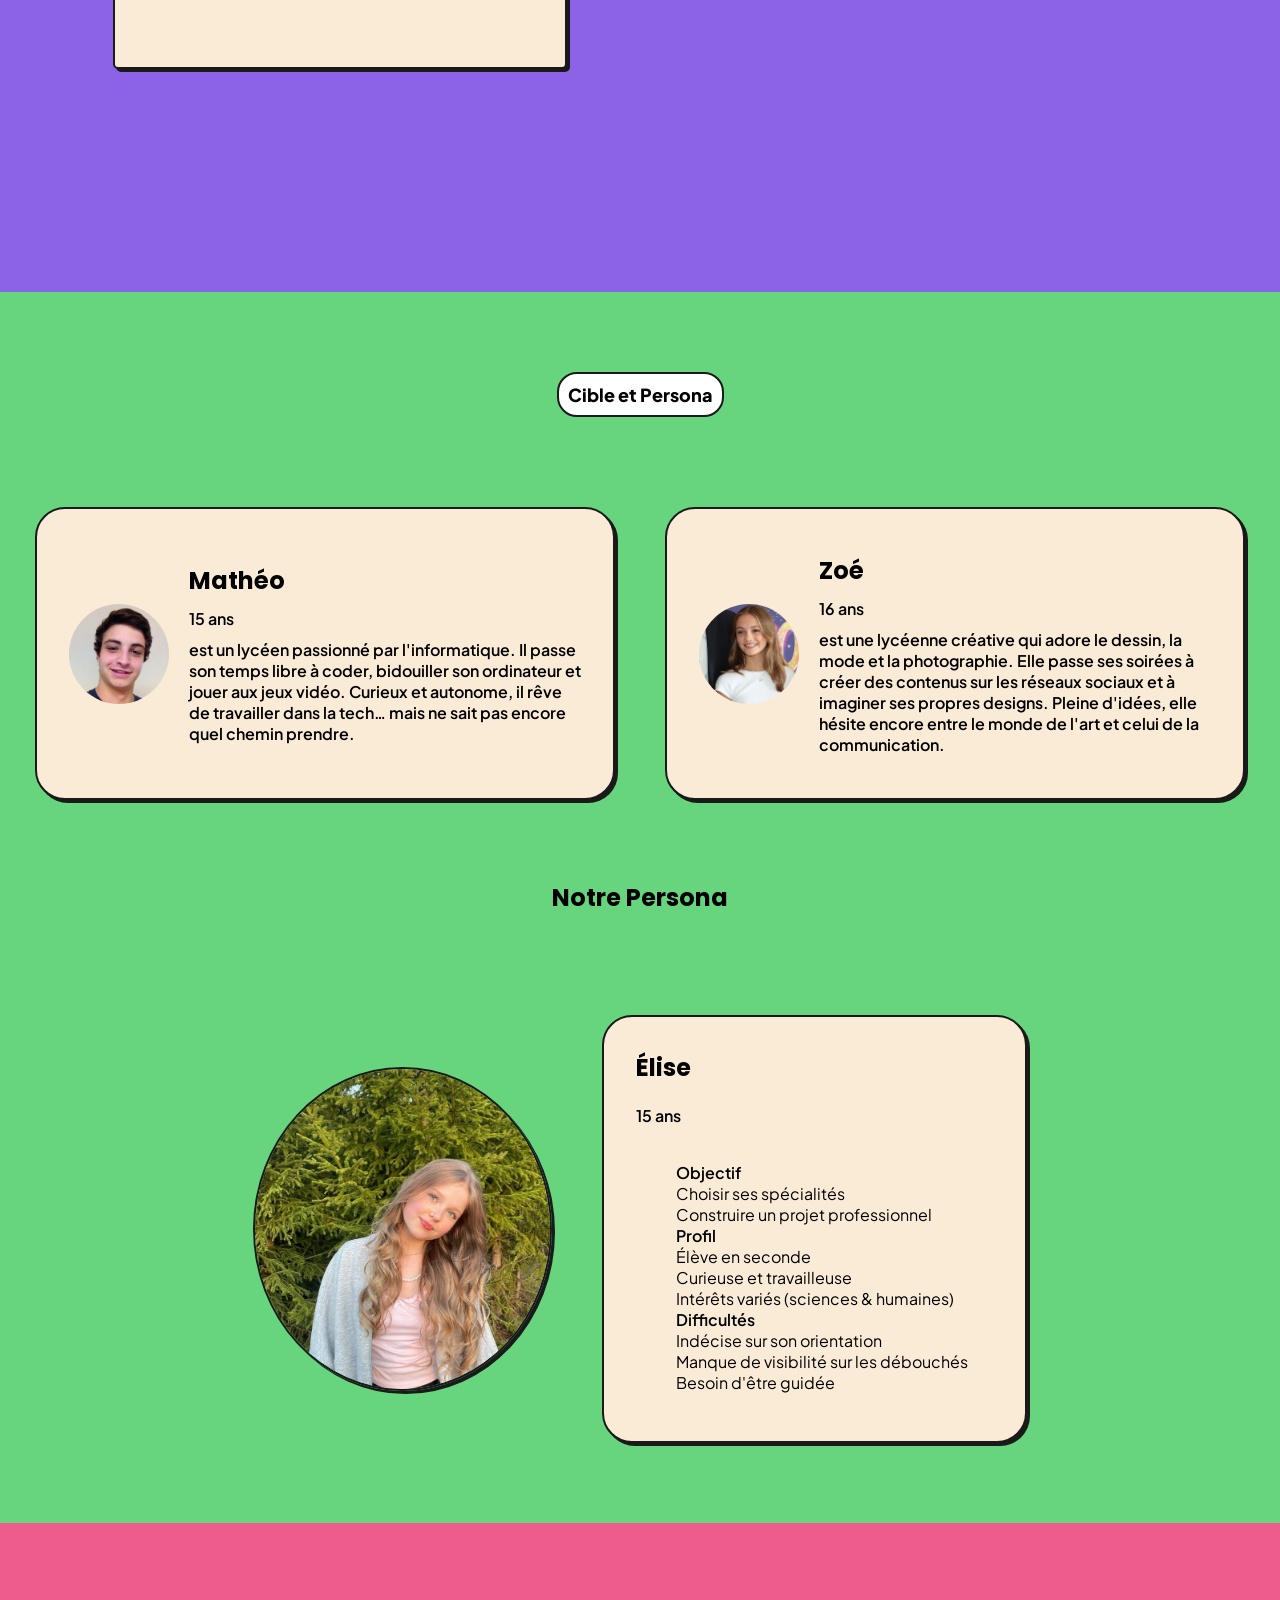
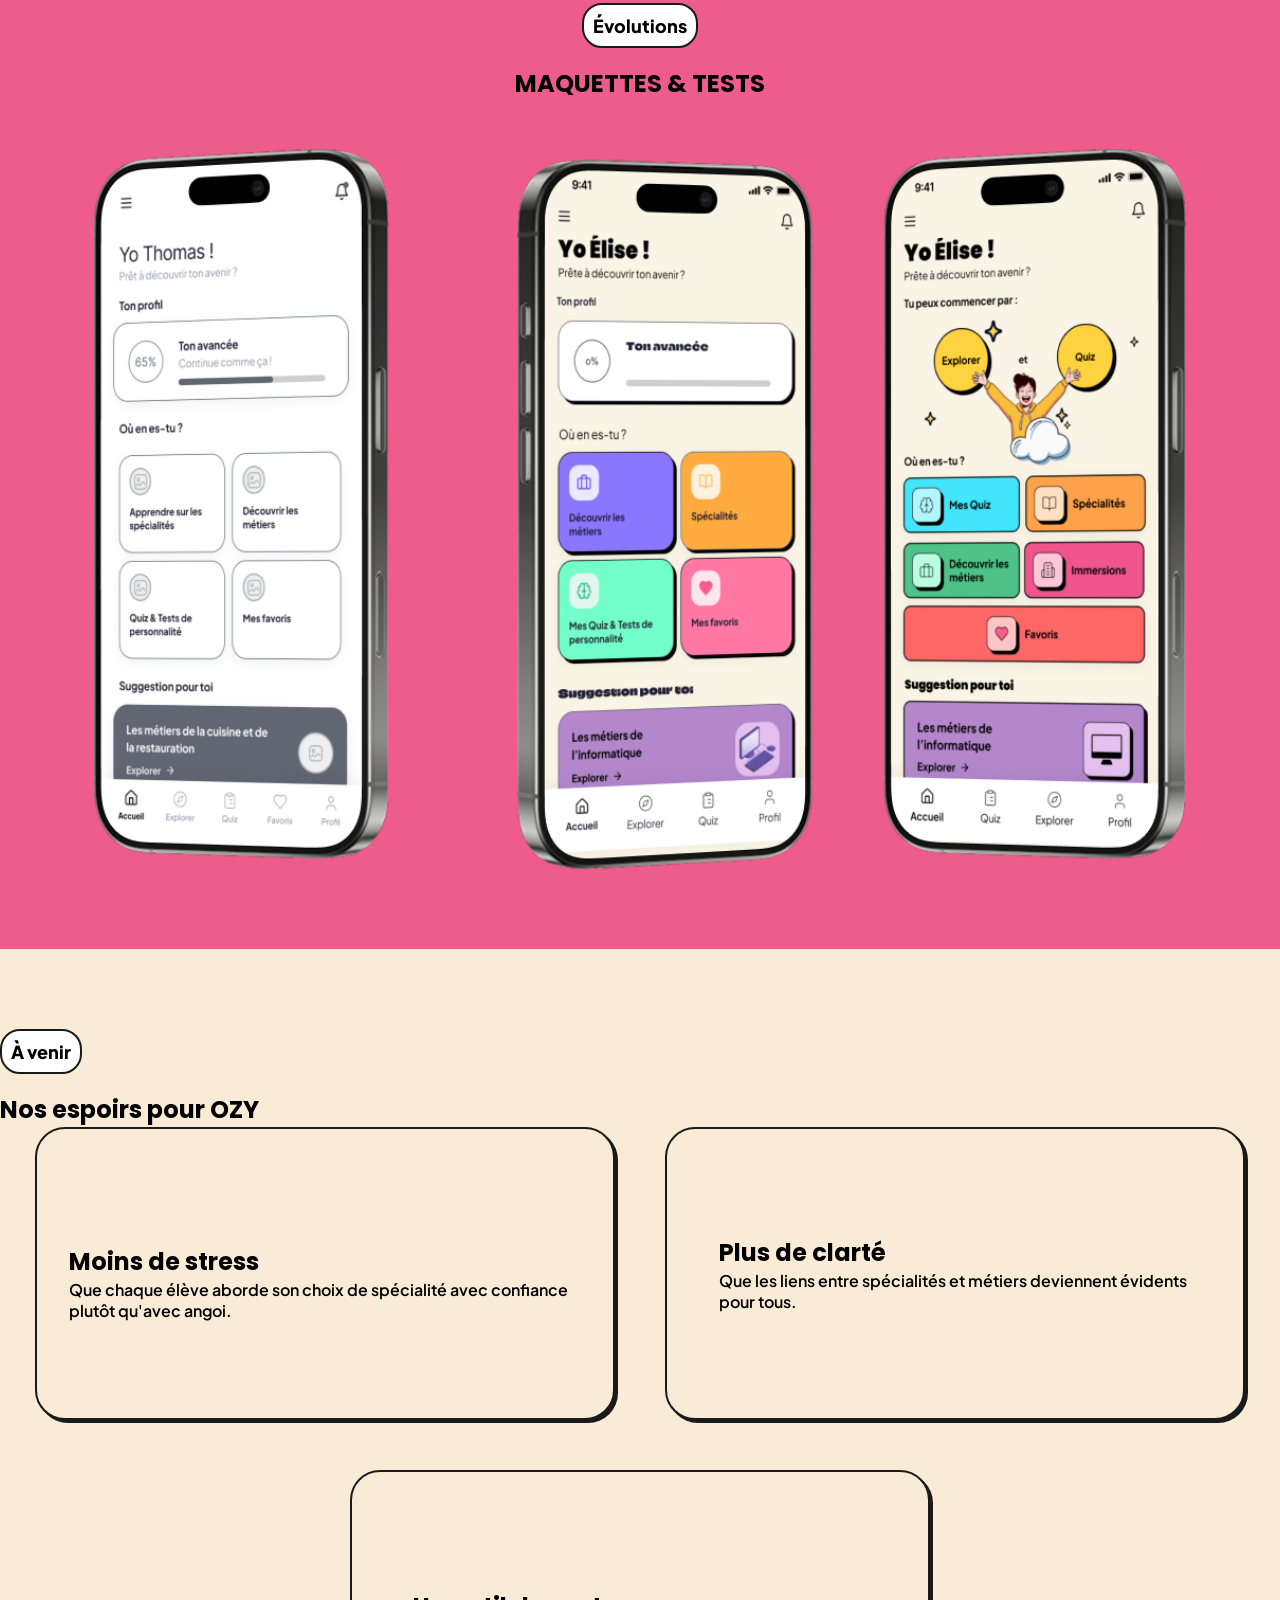
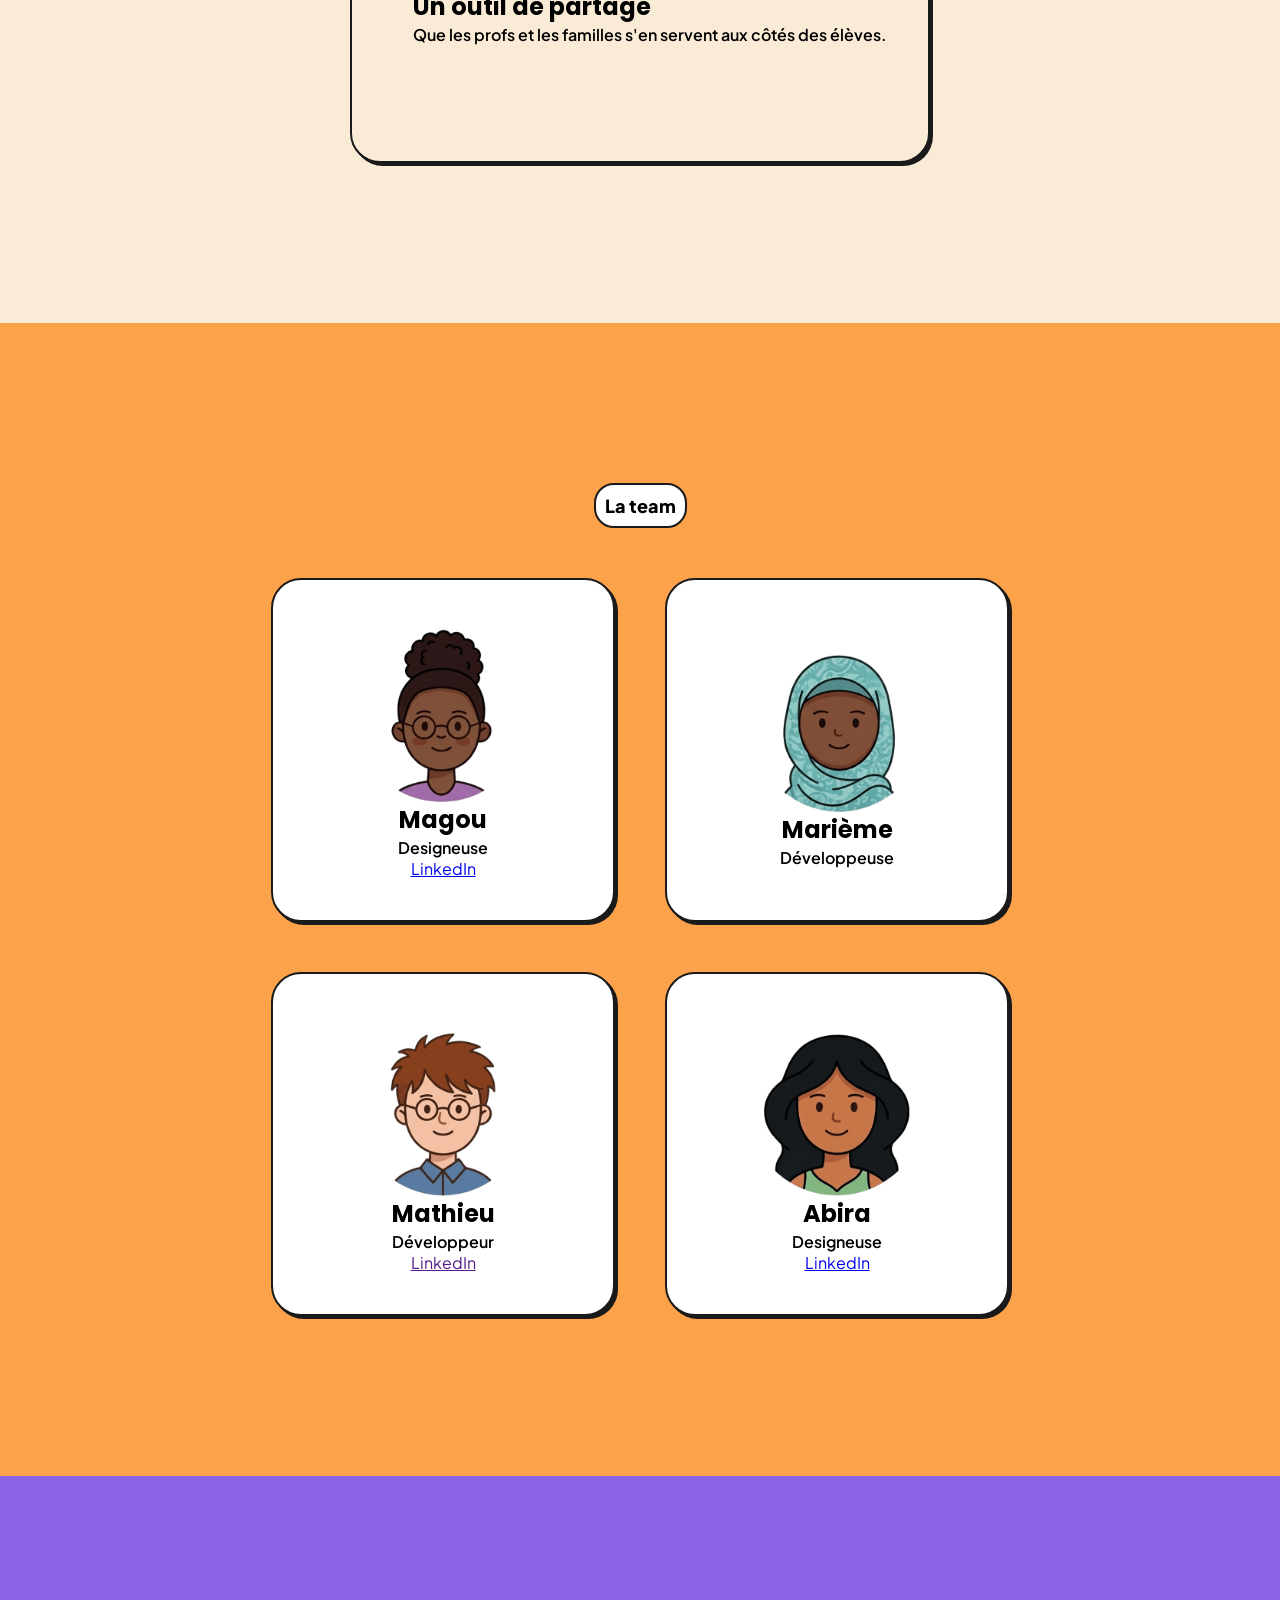
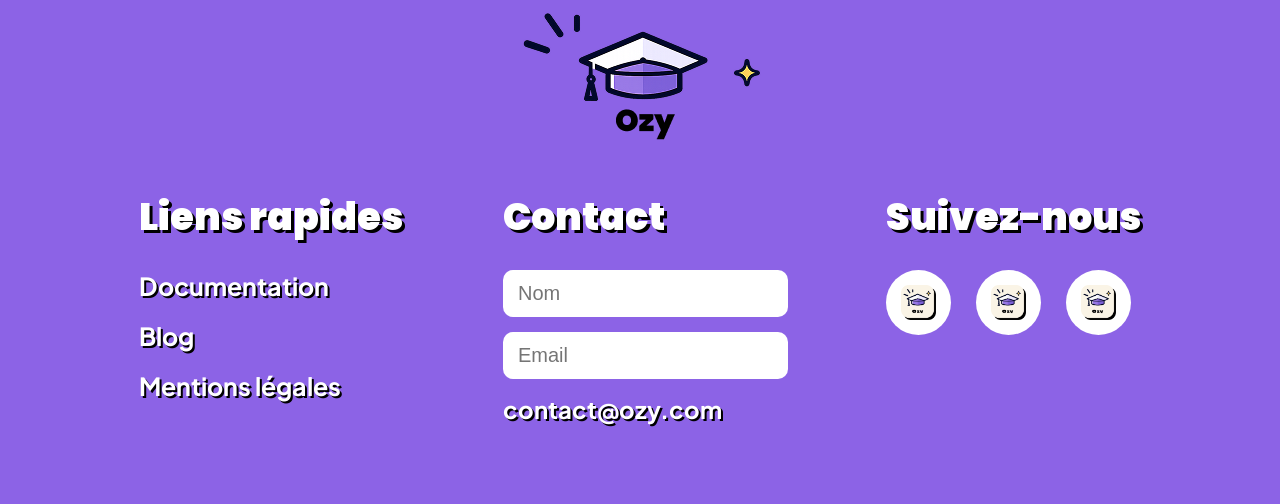
==== commit 311dc106: "Refactor persona layout and update styles Convert Élise persona block from a single paragraph to a s" ====
--- a/doc.html
+++ b/doc.html
@@ -6,9 +6,8 @@
   <meta name="viewport" content="width=device-width" />
   <title>Ozy - Documentation</title>
   <link href="style.css" rel="stylesheet" type="text/css" />
-  <link href="shared.css" rel="stylesheet" type="text/css" />
   <link href="doc.css" rel="stylesheet" type="text/css" />
-  <link rel="shortcut icon" href="assets/logo/Logo-2.png" type="image/x-icon">
+  <link rel="shortcut icon" href="Logo et Favicon/Logo-2.png" type="image/x-icon">
 
 
 
@@ -28,7 +27,7 @@
 
 <body>
   <nav class="navbar">
-    <a class="logo" href="index.html"><img src="assets/logo/Logo-2.png" alt=""></a>
+    <a class="logo" href="index.html"><img src="Logo et Favicon/Logo-2.png" alt=""></a>
     <div class="btn-important">
       <a class="btn-doc" href="index.html">Landing Page</a>
       <a href="" class="btn-download">Télécharger</a>
@@ -42,17 +41,17 @@
         <h1>OSE PRENDRE TON AVENIR EN MAIN !</h1>
         <p>Découvre comment Ozy t'accompagne, étape par étape, dans le choix de ta spécialité et de ton orientation.</p>
         <div class="btn-app-div">
-          <a class="btn-app" href=""><img src="assets/misc/image-mathieu.png" alt="">Play Store</a>
-          <a class="btn-app" href=""><img src="assets/misc/image-appStore.png" alt="">Apple Store</a>
-        </div>
-      </div>
-      <img class="telephone" src="assets/features/mockups/accueil.png" alt="">
+          <a class="btn-app" href=""><img src="image-mathieu.png" alt="">Play Store</a>
+          <a class="btn-app" href=""><img src="image-appStore.png" alt="">Apple Store</a>
+        </div>
+      </div>
+      <img class="telephone" src="Image téléphone/accueil.png" alt="">
     </div>
   </header>
 
   <section id="section1">
     <div class="section1-all">
-      <img class="garcon" src="assets/section1/Flux-2026-06-15-15-22-37-(1).png" alt="">
+      <img class="garcon" src="Flux-2026-06-15-15-22-37-(1).png" alt="">
       <div class="section1-texte">
         <p class="theme2">Contexte</p>
         <br>
@@ -69,7 +68,7 @@
       <p class="theme3">Cible et Persona</p>
       <div class="cartes">
         <div class="carte">
-          <img class="cibles" src="assets/personas/cibles/lui.jpg" alt="">
+          <img class="cibles" src="cibles/lui.jpg" alt="">
           <div class="cibles-texte">
             <h1>Mathéo</h1>
             <p>15 ans</p>
@@ -80,7 +79,7 @@
         </div>
 
         <div class="carte">
-          <img class="cibles" src="assets/personas/cibles/zoe.jpeg" alt="">
+          <img class="cibles" src="cibles/zoe.jpeg" alt="">
           <div class="cibles-texte">
             <h1>Zoé</h1>
             <p>16 ans</p>
@@ -93,12 +92,23 @@
 
       <h1 class="nom-persona">Notre Persona </h1>
       <div class="personna-et-texte">
-        <img class="elise" src="assets/personas/télécharger-(3).jpg" alt="">
+        <img class="elise" src="télécharger-(3).jpg" alt="">
         <div class="persona-texte">
           <h1>Élise</h1>
           <p>15 ans</p>
-          <p>“Élève en seconde , Élise cherche à choisir une spécialité adaptée à ses compétences et à son projet
-            professionnel.”</p>
+          <ul class="ul-persona">
+            <p>Objectif</p>
+            <li>Choisir ses spécialités</li>
+            <li>Construire un projet professionnel</li>
+            <p>Profil</p>
+            <li>Élève en seconde</li>
+            <li>Curieuse et travailleuse</li>
+            <li>Intérêts variés (sciences & humaines)</li>
+            <p>Difficultés</p>
+            <li>Indécise sur son orientation</li>
+            <li>Manque de visibilité sur les débouchés</li>
+            Besoin d'être guidée
+          </ul>
         </div>
       </div>
     </div>
@@ -108,7 +118,7 @@
     <div class="section3-all">
       <p class="theme4">Évolutions</p>
       <h1>MAQUETTES & TESTS</h1>
-      <img class="telephone2" src="assets/features/mockups/Evolutions de l'app.png" alt="">
+      <img class="telephone2" src="Image téléphone/Evolutions de l'app.png" alt="">
     </div>
   </section>
 
@@ -119,14 +129,14 @@
       <div class="cartes">
         <div class="carte">
           <div class="espoirs-texte">
-            <img class="stress" src="assets/logo/smile.png" alt="">
+            <img class="stress" src="smile.png" alt="">
             <h1>Moins de stress</h1>
             <p>Que chaque élève aborde son choix de spécialité avec confiance plutôt qu'avec angoi.</p>
           </div>
         </div>
 
         <div class="carte">
-          <img class="clarté" src="assets/logo/orientation.png" alt="">
+          <img class="clarté" src="orientation.png" alt="">
           <div class="espoirs-texte">
             <h1>Plus de clarté</h1>
             <p>Que les liens entre spécialités et métiers deviennent évidents pour tous.</p>
@@ -134,7 +144,7 @@
         </div>
 
         <div class="carte">
-          <img class="outil" src="assets/logo/add-user.png" alt="">
+          <img class="outil" src="add-user.png" alt="">
           <div class="espoirs-texte">
             <h1>Un outil de partage</h1>
             <p>Que les profs et les familles s'en servent aux côtés des élèves.</p>
@@ -150,13 +160,13 @@
       <div class="section5-cartes-all">
       <div class="section5-cartes">
       <div class="section5-carte">
-        <img class="bitmoji" src="assets/team/avatars/magou.png" alt="">
+        <img class="bitmoji" src="bitmoji/magou.png" alt="">
         <h1>Magou</h1>
         <p>Designeuse</p>
         <a target="_blank" href="https://www.linkedin.com/in/magou-soumare-605b793bb?trk=contact-info">LinkedIn</a>
       </div>
       <div class="section5-carte">
-        <img class="bitmoji" src="assets/team/avatars/marieme.png" alt="">
+        <img class="bitmoji" src="bitmoji/marieme.png" alt="">
         <h1>Marième</h1>
         <p>Développeuse</p>
       </div>
@@ -165,13 +175,13 @@
 
     <div class="section5-cartes">
       <div class="section5-carte">
-        <img class="bitmoji" src="assets/team/avatars/mathieu.png" alt="">
+        <img class="bitmoji" src="bitmoji/mathieu.png" alt="">
         <h1>Mathieu</h1>
         <p>Développeur</p>
         <a target="_blank" href="">LinkedIn</a>
       </div>
       <div class="section5-carte">
-        <img class="bitmoji" src="assets/team/avatars/abira.png" alt="">
+        <img class="bitmoji" src="bitmoji/abira.png" alt="">
         <h1>Abira</h1>
         <p>Designeuse</p>
         <a target="_blank" href="https://www.linkedin.com/in/abira-kajendran-2a45b7271/">LinkedIn</a>
@@ -184,7 +194,7 @@
 
   <footer class="footer">
     <div class="logo-footer">
-        <img src="assets/logo/logo-ozy.png" alt="">
+        <img src="logo-ozy.png" alt="">
     </div>
  
     <div class="footer-contenu">
@@ -210,15 +220,15 @@
             <h3>Suivez-nous</h3>
             <div class="reseaux">
                 <a href="#">
-                    <img src="assets/logo/Logo-2.png" alt="Twitter">
+                    <img src="logo-2.png" alt="Twitter">
                 </a>
  
                 <a href="#">
-                    <img src="assets/logo/Logo-2.png" alt="Instagram">
+                    <img src="logo-2.png" alt="Instagram">
                 </a>
  
                 <a href="#">
-                    <img src="assets/logo/Logo-2.png" alt="LinkedIn">
+                    <img src="logo-2.png" alt="LinkedIn">
                 </a>
             </div>
         </div>
--- a/doc.css
+++ b/doc.css
@@ -1,600 +1,625 @@
-/* Styles spécifiques à doc.html */
-
-body {
-  background-color: antiquewhite;
+/* Le code CSS spécifique à la page de documentation */
+
+
+/* Body */
+
+body{
+    background-color: antiquewhite;
+}
+
+h1, h2, h3{
+    margin: 0;
+}
+
+p{
+    margin: 0;
+    font-weight: 600;
+}
+
+.logo{
+   width: 10%;
 }
 
 /* Header */
-#header {
-  display: flex;
-  justify-content: center;
-  align-items: center;
-  width: 100%;
-  min-height: 100vh;
-  padding: 60px 40px;
-  box-sizing: border-box;
-}
-
-.header-all {
-  display: flex;
-  justify-content: space-between;
-  align-items: center;
-  gap: 60px;
-  max-width: 1400px;
-  width: 100%;
-}
-
-.header-texte {
-  display: flex;
-  flex-direction: column;
-  justify-content: center;
-  align-items: flex-start;
-  gap: 20px;
-  flex: 1;
-}
-
-#header h1 {
-  font-family: 'Poppins', sans-serif;
-  font-size: 3em;
-  font-weight: 900;
-  line-height: 1.2;
-  color: black;
-}
-
-#header p {
-  font-family: 'Poppins', sans-serif;
-  font-size: 1.1em;
-  line-height: 1.6;
-  color: #333;
-}
-
-.btn-app-div {
-  display: flex;
-  gap: 20px;
-  margin-top: 20px;
-}
-
-.telephone {
-  height: 60vh;
-  object-fit: contain;
-}
-
-/* Section 1 - Contexte */
-#section1 {
-  background-color: #8C63E6;
-  display: flex;
-  justify-content: center;
-  align-items: center;
-  width: 100%;
-  min-height: 100vh;
-  padding: 80px 40px;
-  box-sizing: border-box;
-}
-
-.section1-all {
-  display: flex;
-  align-items: center;
-  flex-direction: row;
-  gap: 100px;
-  max-width: 1400px;
-  width: 100%;
-}
-
-.section1-all h1,
-.section1-all .section1-titre {
-  color: black;
-}
-
-#section1 h1 {
-  font-family: 'Poppins', sans-serif;
-  font-size: 2.8em;
-  font-weight: 900;
-  margin-bottom: 30px;
-}
-
-.section1-titre {
-  font-size: 1.1em;
-  line-height: 1.7;
-  max-width: 500px;
-}
-
-.garcon {
-  height: 50vh;
-  object-fit: cover;
-  background-color: white;
-  border: 2.5px solid #1a1a1a;
-  border-radius: 8px;
-  box-shadow: 5px 5px 0px #1a1a1a;
-  flex-shrink: 0;
-}
-
-/* Section 2 - Cibles et Personas */
-#section2 {
-  display: flex;
-  justify-content: center;
-  align-items: center;
-  width: 100%;
-  padding: 80px 40px;
-  box-sizing: border-box;
-  background-color: #66D57E;
-  min-height: fit-content;
-}
-
-.section2-all {
-  display: flex;
-  flex-direction: column;
-  justify-content: center;
-  align-items: center;
-  gap: 60px;
-  max-width: 1200px;
-  width: 100%;
-}
-
-.section2-all h1 {
-  font-family: 'Poppins', sans-serif;
-  font-weight: 900;
-  font-size: 2.5em;
-}
-
-.cartes {
-  display: flex;
-  gap: 50px;
-  justify-content: center;
-  align-items: center;
-  flex-wrap: wrap;
-  width: 100%;
-}
-
-.cartes .carte {
-  display: flex;
-  justify-content: flex-start;
-  align-items: center;
-  gap: 30px;
-  background-color: antiquewhite;
-  padding: 2em;
-  width: 100%;
-  max-width: 550px;
-  border-radius: 20px;
-  border: 2.5px solid #1a1a1a;
-  box-shadow: 5px 5px 0px #1a1a1a;
-  box-sizing: border-box;
-}
-
-.carte h1,
-.carte p {
-  color: black;
-  margin: 0;
-}
-
-.carte h1 {
-  font-family: 'Poppins', sans-serif;
-  font-weight: 900;
-}
-
-.carte p {
-  font-weight: 600;
-  font-size: 0.95em;
-}
-
-.cibles {
-  width: 100px;
-  height: 100px;
-  border-radius: 50%;
-  object-fit: cover;
-  flex-shrink: 0;
-}
-
-.cibles-texte {
-  display: flex;
-  flex-direction: column;
-  justify-content: center;
-  gap: 10px;
-}
-
-.nom-persona {
-  margin-top: 40px;
-  margin-bottom: 40px;
-  font-family: 'Poppins', sans-serif;
-  font-size: 2em;
-  font-weight: 900;
-}
-
-.personna-et-texte {
-  display: flex;
-  justify-content: center;
-  align-items: center;
-  gap: 50px;
-  width: 100%;
-}
-
-.elise {
-  border-radius: 50%;
-  width: 300px;
-  height: 300px;
-  object-fit: cover;
-  border: 2.5px solid #1a1a1a;
-  box-shadow: 5px 5px 0px #1a1a1a;
-  flex-shrink: 0;
-}
-
-.persona-texte {
-  display: flex;
-  flex-direction: column;
-  justify-content: center;
-  gap: 15px;
-  background-color: antiquewhite;
-  padding: 2em;
-  width: 100%;
-  max-width: 500px;
-  border: 2.5px solid #1a1a1a;
-  border-radius: 20px;
-  box-shadow: 5px 5px 0px #1a1a1a;
-}
-
-.persona-texte h1,
-.persona-texte p {
-  color: black;
-  margin: 0;
-  font-family: 'Poppins', sans-serif;
-}
-
-.persona-texte h1 {
-  font-size: 1.8em;
-  font-weight: 900;
-}
-
-.persona-texte p {
-  font-size: 0.95em;
-  font-weight: 600;
-}
-
-/* Section 3 - Évolutions */
-#section3 {
-  display: flex;
-  justify-content: center;
-  align-items: center;
-  width: 100%;
-  min-height: 100vh;
-  padding: 80px 40px;
-  box-sizing: border-box;
-  background-color: #ED5C8D;
-}
-
-.section3-all {
-  display: flex;
-  flex-direction: column;
-  justify-content: center;
-  align-items: center;
-  gap: 40px;
-}
-
-.section3-all h1 {
-  font-family: 'Poppins', sans-serif;
-  font-size: 2.5em;
-  font-weight: 900;
-  margin: 0;
-}
-
-.telephone2 {
-  height: 70vh;
-  width: auto;
-  object-fit: contain;
-}
-
-/* Section 4 - À venir */
-#section4 {
-  display: flex;
-  justify-content: center;
-  align-items: center;
-  width: 100%;
-  padding: 80px 40px;
-  box-sizing: border-box;
-  background-color: #FFFFFF;
-  min-height: fit-content;
-}
-
-.section4-all {
-  display: flex;
-  flex-direction: column;
-  justify-content: center;
-  align-items: center;
-  gap: 50px;
-  max-width: 1200px;
-  width: 100%;
-}
-
-.section4-all h1 {
-  font-family: 'Poppins', sans-serif;
-  font-size: 2.5em;
-  font-weight: 900;
-}
-
-.section4-all .cartes {
-  display: grid;
-  grid-template-columns: repeat(auto-fit, minmax(280px, 1fr));
-  gap: 30px;
-  width: 100%;
-}
-
-.section4-all .carte {
-  background-color: white;
-  padding: 2.5em;
-  border: 2.5px solid #1a1a1a;
-  border-radius: 15px;
-  box-shadow: 5px 5px 0px #1a1a1a;
-  display: flex;
-  flex-direction: column;
-  align-items: center;
-  gap: 20px;
-  transition: all 0.2s ease;
-  min-height: 250px;
-}
-
-.section4-all .carte:hover {
-  transform: translate(-3px, -3px);
-  box-shadow: 8px 8px 0px #1a1a1a;
-}
-
-.espoirs-texte {
-  display: flex;
-  flex-direction: column;
-  align-items: center;
-  gap: 15px;
-  text-align: center;
-}
-
-.section4-all .carte h1 {
-  font-family: 'Poppins', sans-serif;
-  font-size: 1.5em;
-  font-weight: 900;
-  color: black;
-  margin: 0;
-}
-
-.section4-all .carte p {
-  color: #333;
-  font-weight: 600;
-  line-height: 1.5;
-  margin: 0;
-}
-
-.section4-all .stress,
-.section4-all .clarté,
-.section4-all .outil {
-  width: 70px;
-  height: 70px;
-  object-fit: contain;
-}
-
-/* Section 5 - La Team */
-#section5 {
-  display: flex;
-  justify-content: center;
-  align-items: center;
-  width: 100%;
-  padding: 80px 40px;
-  box-sizing: border-box;
-  background-color: #FCA24A;
-  min-height: fit-content;
-}
-
-.section5-all {
-  display: flex;
-  flex-direction: column;
-  justify-content: center;
-  align-items: center;
-  width: 100%;
-  gap: 50px;
-  max-width: 1200px;
-}
-
-.section5-all > p {
-  font-family: 'Poppins', sans-serif;
-}
-
-.section5-cartes-all {
-  display: flex;
-  flex-direction: column;
-  gap: 50px;
-  width: 100%;
-}
-
-.section5-cartes {
-  display: flex;
-  justify-content: center;
-  align-items: center;
-  flex-direction: row;
-  gap: 50px;
-  flex-wrap: wrap;
-}
-
-.section5-carte {
-  display: flex;
-  flex-direction: column;
-  justify-content: center;
-  align-items: center;
-  background-color: white;
-  padding: 2.5em;
-  border: 2.5px solid #1a1a1a;
-  border-radius: 20px;
-  box-shadow: 5px 5px 0px #1a1a1a;
-  transition: all 0.2s ease;
-  min-width: 280px;
-  text-align: center;
-  gap: 15px;
-}
-
-.section5-carte:hover {
-  transform: translate(-3px, -3px);
-  box-shadow: 8px 8px 0px #1a1a1a;
-}
-
-.section5-carte h1 {
-  font-family: 'Poppins', sans-serif;
-  font-weight: 900;
-  font-size: 1.3em;
-  color: black;
-  margin: 0;
-}
-
-.section5-carte p {
-  color: #666;
-  font-weight: 600;
-  margin: 0;
-  font-size: 0.9em;
-}
-
-.section5-carte a {
-  color: #834dff;
-  font-weight: 700;
-  text-decoration: none;
-  transition: all 0.2s ease;
-}
-
-.section5-carte a:hover {
-  color: #5d2e9f;
-  text-decoration: underline;
-}
-
-.bitmoji {
-  width: 150px;
-  height: 150px;
-  object-fit: contain;
-  flex-shrink: 0;
+
+#header{
+    display: flex;
+    justify-content: center;
+    align-items: center;
+    width: 100%;
+    height: 100vh;
+}
+
+.header-all{
+    display: flex;
+    justify-content: space-between;
+    flex-wrap: wrap;
+}
+
+.header-texte{
+    display: flex;
+    flex-direction: column;
+    justify-content: center;
+    align-items: center;
+    gap: 10px;
+    width: 40%; 
+}
+
+.btn-app{
+    display: flex;
+    text-decoration: none;
+    list-style: none;
+    background-color: white;
+    padding: 1em;
+    border: 2.5px solid #1a1a1a;
+    border-radius: 5px;
+    box-shadow: 3px 3px 0px #1a1a1a;
+    color: black;
+    gap: 5px;
+}
+
+.btn-app img{
+    width: 20px;
+    height: 20px;
+}
+
+.btn-app-div{
+    display: flex;
+    gap: 20px;
+}
+
+.telephone{
+    height: 80vh;
+}
+
+.telephone2{
+    height: 100%;
+    height: 80vh;
+}
+
+.theme{
+    background-color: #66D57E;
+    padding: 0.5em;
+    border-radius: 20px;
+    border: 2.5px solid #1a1a1a;
+    color: black;
+    font-weight: 1000;
+    font-size: large;
+}
+
+.theme2{
+    background-color: #FAF4E6;
+    padding: 0.5em;
+    border-radius: 20px;
+    border: 2.5px solid #1a1a1a;
+    display: inline-block;
+    color: black;
+    font-weight: 1000;
+    font-size: large;
+}
+
+.theme3{
+    background-color: #ffffff;
+    padding: 0.5em;
+    border-radius: 20px;
+    border: 2.5px solid #1a1a1a;
+    display: inline-block;
+    color: black;
+    font-weight: 1000;
+    margin-bottom: 5em;
+    font-size: large;
+}
+
+.theme4{
+    background-color: #ffffff;
+    padding: 0.5em;
+    border-radius: 20px;
+    border: 2.5px solid #1a1a1a;
+    display: inline-block;
+    color: black;
+    font-weight: 800;
+    margin-bottom: 1em;
+    font-size: large;
+}
+
+.theme5{
+    background-color: #ffffff;
+    padding: 0.5em;
+    border-radius: 20px;
+    border: 2.5px solid #1a1a1a;
+    display: inline-block;
+    color: black;
+    font-weight: 1000;
+    font-size: large;
+}
+
+/* Contexte */
+
+#section1{
+    background-color: #8C63E6;
+    display: flex;
+    justify-content: center;
+    align-items: center;
+    width: 100%;
+    height: 100vh;
+}
+
+.section1-all{
+    display: flex;
+    align-items: center;
+    flex-direction: row;
+    gap: 100px;
+}
+
+.section1-titre{
+    width: 500px;
+    font-size: larger;
+}
+
+.garcon{
+    height: 50vh;
+    background-color: antiquewhite;
+    border: 2.5px solid #1a1a1a;
+    border-radius: 5px;
+    box-shadow: 3px 3px 0px #1a1a1a;
+}
+
+.section1-all .section1-titre, #section1 h1 {
+    color: rgb(0, 0, 0);
+}
+
+/* Cible et Persona */
+
+#section2{
+    display: flex;
+    justify-content: center;
+    align-items: center;
+    width: 100%;
+    height: fit-content;
+    padding-top: 5em;
+    padding-bottom: 5em;
+    background-color: #66D57E;
+}
+
+.section2-all{
+    display: flex;
+    flex-direction: column;
+    justify-content: center;
+    align-items: center;
+}
+
+.elise{
+    border-radius: 50%;
+    width: 20em;
+    height: 20em;
+    object-fit: cover;
+    border: 2.5px solid #1a1a1a;
+    box-shadow: 3px 3px 0px #1a1a1a;
+} 
+
+.carte{
+    display: flex;
+    justify-content: center;
+    align-items: center;
+    gap: 20px;
+    background-color: antiquewhite;
+    padding: 2em;
+    width: 40%;
+    height: 25vh;
+    border-radius: 30px;
+    border: 2.5px solid #1a1a1a;
+    box-shadow: 3px 3px 0px #1a1a1a;
+}
+
+.carte h1,.carte p {
+    color: black;
+}
+
+.cibles{
+    width: 100px;
+    height: 100px;
+    border-radius: 100%;
+    object-fit: cover;
+}
+.cibles-texte{
+    display: flex;
+    flex-direction: column;
+    justify-content: center;
+    gap: 10px;
+    
+}
+
+.cibles-texte h1, .cibles-texte p {
+    color: black;
+}
+
+.cartes{
+    display: flex;
+    gap: 50px;
+    justify-content: center;
+    align-items: center;
+    margin-bottom: 5em;
+    flex-wrap: wrap;
+}
+
+.nom-persona{
+    margin-bottom: 100px;
+}
+
+.personna-et-texte{
+    display: flex;
+    justify-content: center;
+    align-items: center;
+    gap: 50px;
+}
+.persona-texte{
+    display: flex;
+    justify-content: center;
+    gap: 20px;
+    flex-direction: column;
+    background-color: antiquewhite;
+    width: 50%;
+    height: 40vh;
+    padding: 2em;
+    border: 2.5px solid #1a1a1a;
+    border-radius: 30px;
+    box-shadow: 3px 3px 0px #1a1a1a;
+}
+.ul-persona{
+    list-style: none;
+    font-family: "Plus Jakarta Sans", sans-serif;
+}
+
+
+/* L'évolution de l'app */
+
+#section3{
+    display: flex;
+    justify-content: center;
+    align-items: center;
+    width: 100%;
+    height: fit-content;
+    padding-top: 5em;
+    padding-bottom: 5em;
+    background-color: #ED5C8D;
+}
+.section3-all{
+    display: flex;
+    flex-direction: column;
+    justify-content: center;
+    align-items: center;
+}
+.section3-all h1{
+    margin-bottom: 2em;
+}
+
+/* à venir */
+
+#section4{
+    display: flex;
+    justify-content: center;
+    align-items: center;
+    width: 100%;
+    height: fit-content;
+    padding-top: 5em;
+    padding-bottom: 5em;
+}
+
+
+
+
+
+
+
+/* La team */
+
+#section5{
+    display: flex;
+    justify-content: center;
+    align-items: center;
+    width: 100%;
+    height: fit-content;
+    padding-top: 5em;
+    padding-bottom: 5em;
+    background-color: #FCA24A;
+}
+.section5-all{
+    display: flex;
+    flex-direction: column;
+    justify-content: center;
+    align-items: center;
+    width: 100%;
+    height: fit-content;
+    padding-top: 5em;
+    padding-bottom: 5em;
+    gap: 50px;
+}
+.section5-cartes{
+    display: flex;
+    justify-content: center;
+    align-items: center;
+    flex-direction: row;
+    gap: 50px;
+}
+.section5-cartes-all{
+    display: flex;
+    flex-direction: column;
+    gap: 50px;
+}
+
+.section5-carte{
+    display: flex;
+    flex-direction: column;
+    justify-content: center;
+    align-items: center;
+    width: 40%;
+    height: 20vh;
+    background-color: white;
+    padding: 5em;
+    border: 2.5px solid #1a1a1a;
+    border-radius: 30px;
+    box-shadow: 3px 3px 0px #1a1a1a;
+    
+}
+
+.bitmoji{
+    width: 100%;
+    height: 20vh;
 }
 
 /* Footer */
-.footer {
-  background-color: #8C63E6;
-  padding: 60px 40px;
-  box-sizing: border-box;
-  color: white;
-}
-
-/* Responsive */
-@media (max-width: 768px) {
-  #header {
-    padding: 40px 20px;
-  }
-
-  .header-all {
-    flex-direction: column;
-    gap: 30px;
-  }
-
-  .header-texte {
-    align-items: center;
-    text-align: center;
-  }
-
-  #header h1 {
-    font-size: 2em;
-  }
-
-  .telephone {
-    width: 100%;
-    height: auto;
-    max-height: 40vh;
-  }
-
-  #section1 {
-    padding: 60px 20px;
-  }
-
-  .section1-all {
-    flex-direction: column;
-    gap: 40px;
-  }
-
-  .garcon {
-    width: 100%;
-    height: 30vh;
-  }
-
-  #section2 {
-    padding: 60px 20px;
-  }
-
-  .cartes {
-    flex-direction: column;
-  }
-
-  .cartes .carte {
-    max-width: 100%;
-  }
-
-  .personna-et-texte {
-    flex-direction: column;
-    gap: 30px;
-  }
-
-  .elise {
-    width: 200px;
-    height: 200px;
-  }
-
-  .persona-texte {
-    max-width: 100%;
-  }
-
-  #section3 {
-    padding: 60px 20px;
-  }
-
-  .telephone2 {
-    width: 100%;
-    height: auto;
-    max-height: 40vh;
-  }
-
-  #section4 {
-    padding: 60px 20px;
-  }
-
-  .section4-all .cartes {
-    grid-template-columns: 1fr;
-  }
-
-  #section5 {
-    padding: 60px 20px;
-  }
-
-  .section5-cartes {
-    flex-direction: column;
-  }
-
-  .section5-carte {
-    min-width: 100%;
-  }
-
-  .bitmoji {
-    width: 120px;
-    height: 120px;
-  }
-}
-
-@media (max-width: 1024px) {
-  #header {
-    padding: 40px 20px;
-  }
-
-  .header-all {
-    gap: 30px;
-  }
-
-  #section1 {
-    padding: 60px 20px;
-  }
-
-  .section1-all {
-    gap: 40px;
-  }
-
-  .personna-et-texte {
-    gap: 30px;
-  }
-
-  .section5-cartes {
-    gap: 30px;
-  }
-}
+
+.footer{
+    background-color: #8C63E6;
+    display: flex;
+    justify-content: center;
+    align-items: center;
+    width: 100%;
+    height: fit-content;
+    padding-top: 5em;
+    padding-bottom: 5em;
+    flex-direction: column;
+}
+.footer-contenu {
+    display: flex;
+    justify-content: center;
+    color: white;
+    gap: 100px;
+    width: 100%;
+}
+.logo-footer{
+    display: flex;
+    justify-content: center;
+    align-items: center;
+    padding-bottom: 3em;
+    padding-top: 3em;
+}
+ 
+
+ 
+.colonne h3 {
+    font-size: 38px;
+    font-weight: 900;
+    margin-bottom: 25px;
+    text-shadow: 3px 3px 0px black;
+}
+ 
+ 
+.colonne ul {
+    list-style: none;
+    padding: 0;
+}
+ 
+.colonne ul li {
+    margin-bottom: 18px;
+}
+ 
+.colonne ul li a {
+    color: white;
+    text-decoration: none;
+    font-size: 25px;
+    font-weight: 700;
+    text-shadow: 2px 2px 0px black;
+}
+ 
+ 
+.colonne form {
+    display: flex;
+    flex-direction: column;
+    gap: 15px;
+}
+ 
+.colonne input {
+    width: 90%;
+    padding: 12px 15px;
+    border-radius: 10px;
+    border: none;
+    font-size: 20px;
+}
+ 
+.colonne p {
+    margin-top: 15px;
+    font-size: 24px;
+    font-weight: 700;
+    text-shadow: 2px 2px 0px black;
+}
+ 
+ 
+.reseaux {
+    display: flex;
+    gap: 25px;
+    align-items: center;
+}
+ 
+.reseaux a {
+    width: 65px;
+    height: 65px;
+    background-color: white;
+    border-radius: 50%;
+    display: flex;
+    justify-content: center;
+    align-items: center;
+}
+ 
+.reseaux img {
+    width: 35px;
+    height: 35px;
+}
+ 
+
+
+
+
+
+
+
+
+
+
+
+
+
+
+
+
+
+
+/* Format téléphone PAS TOUCHER     */
+
+@media (max-width :768px) {
+    .header-all{
+        flex-direction: column;
+        justify-content: center;
+        align-items: center;
+        gap: 50px;
+        
+    }
+    .header-texte{
+        text-align: center;
+        width: 80%;
+    }
+    .telephone{
+        width: 40%;
+        height: 40vh;
+    }
+    .section1-all{
+        flex-direction: column;
+    }
+    .section1-texte{
+        display: flex;
+        flex-direction: column;
+        justify-content: center;
+        align-items: center;
+    }
+    .section1-titre{
+        text-align: center;
+        width: 90%;
+    }
+    .garcon{
+        width: 60%;
+        height: 35vh;
+    }
+    .telephone2{
+        width: 60%;
+        height: 20vh;
+    }
+    #section2{
+        height: 200vh;;
+    }
+    .carte{
+        width: 80%;
+        height: 30vh;
+    }
+    .cartes{
+        flex-direction: column;
+        flex-wrap: wrap;
+    }
+    .personna-et-texte{
+        flex-direction: column;
+    }
+    .persona-texte{
+        width: 80%;
+        height: 20vh;
+    
+}
+    /* #section5{
+        height: 200vh;
+    } */
+    .section5-cartes{
+        flex-direction: column;
+    }
+    .footer-contenu{
+        flex-direction: column;
+        justify-content: center;
+        align-items: center;
+    }
+}
+
+@media screen and (min-width: 768px) and (max-width: 1024px) {
+    .header-all{
+        flex-direction: column;
+        justify-content: center;
+        align-items: center;
+        gap: 50px;
+        
+    }
+    .header-texte{
+        text-align: center;
+        width: 80%;
+    }
+    .telephone{
+        width: 40%;
+        height: 40vh;
+    }
+    .section1-all{
+        flex-direction: column;
+    }
+    .section1-texte{
+        display: flex;
+        flex-direction: column;
+        justify-content: center;
+        align-items: center;
+    }
+    .section1-titre{
+        text-align: center;
+        width: 90%;
+    }
+    .garcon{
+        width: 60%;
+        height: 35vh;
+    }
+    .telephone2{
+        width: 60%;
+        height: 20vh;
+    }
+    #section2{
+        height: 200vh;;
+    }
+    .carte{
+        width: 80%;
+        height: 30vh;
+    }
+    .cartes{
+        flex-direction: column;
+        flex-wrap: wrap;
+    }
+    .personna-et-texte{
+        flex-direction: column;
+    }
+    .persona-texte{
+        width: 80%;
+        height: 20vh;
+    
+}
+    /* #section5{
+        height: 200vh;
+    } */
+    .section5-cartes{
+        flex-direction: column;
+    }
+    .footer-contenu{
+        flex-direction: column;
+        justify-content: center;
+        align-items: center;
+    }
+}
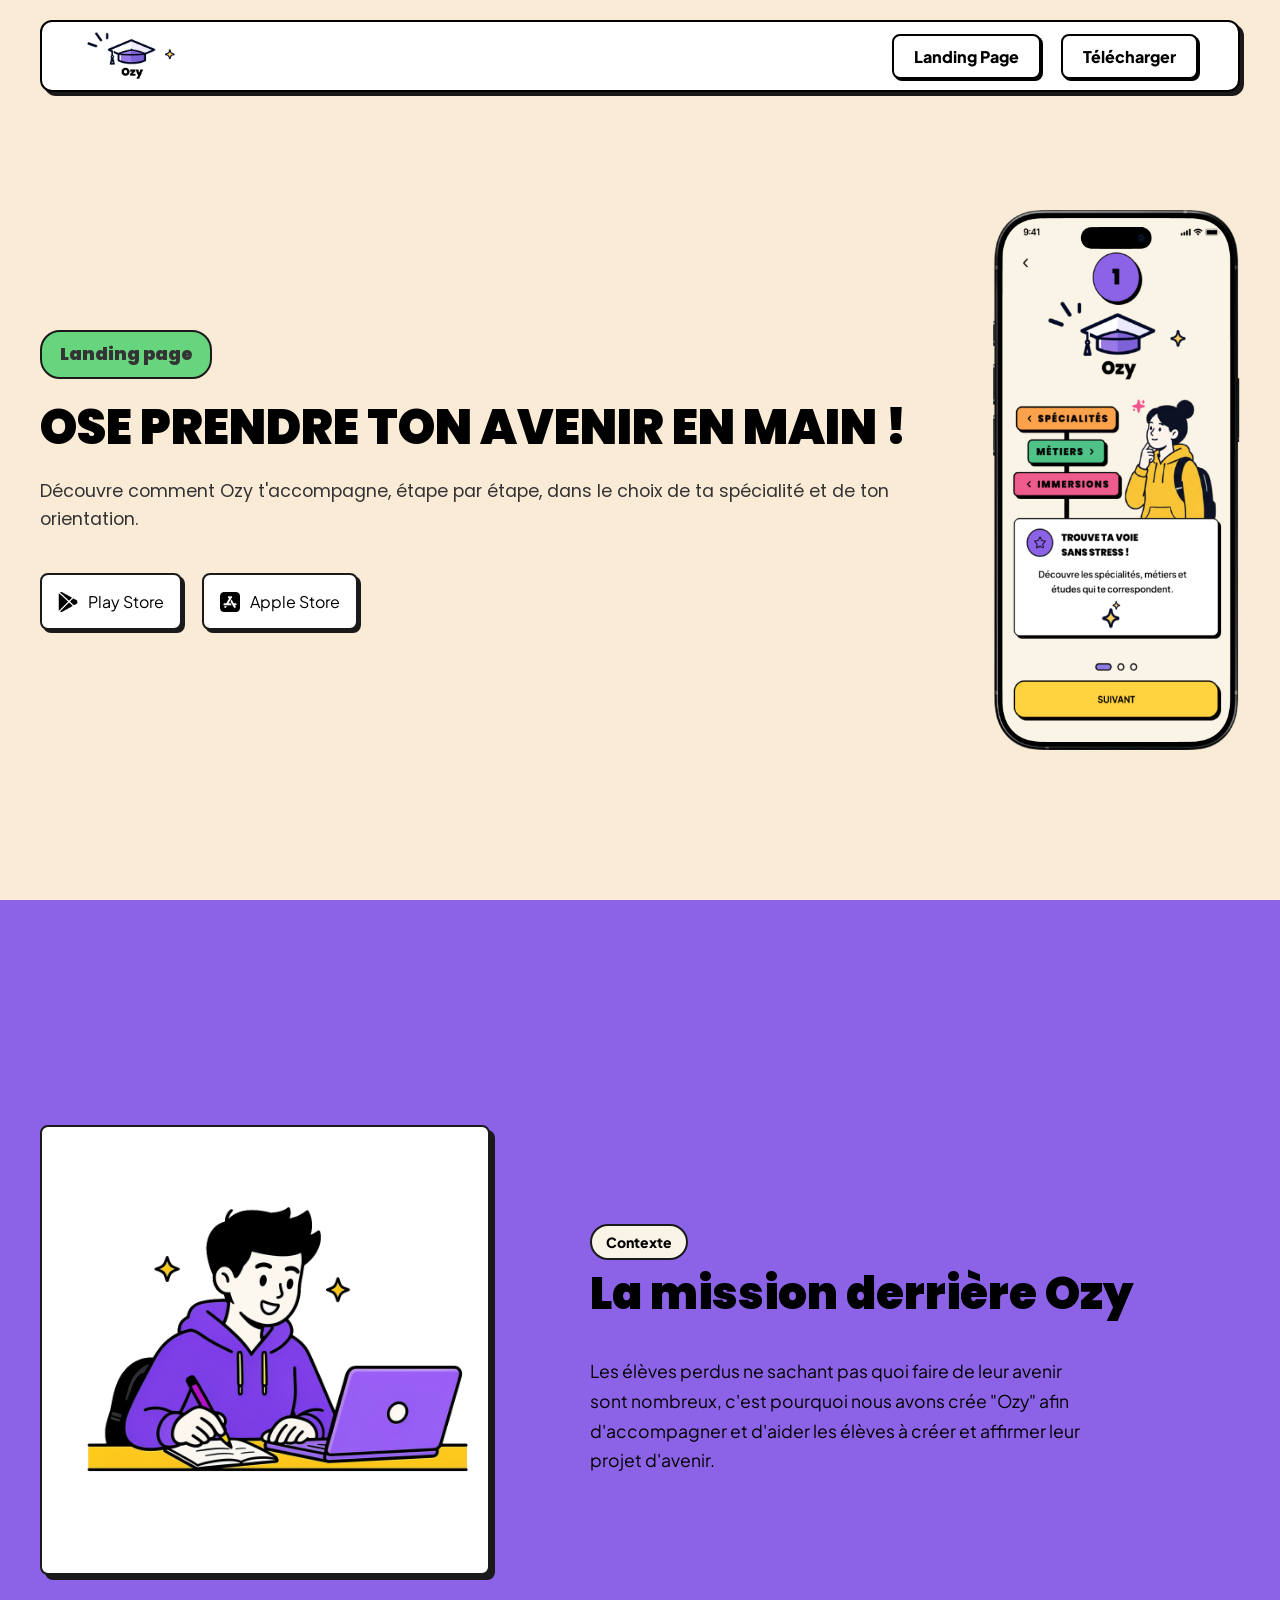
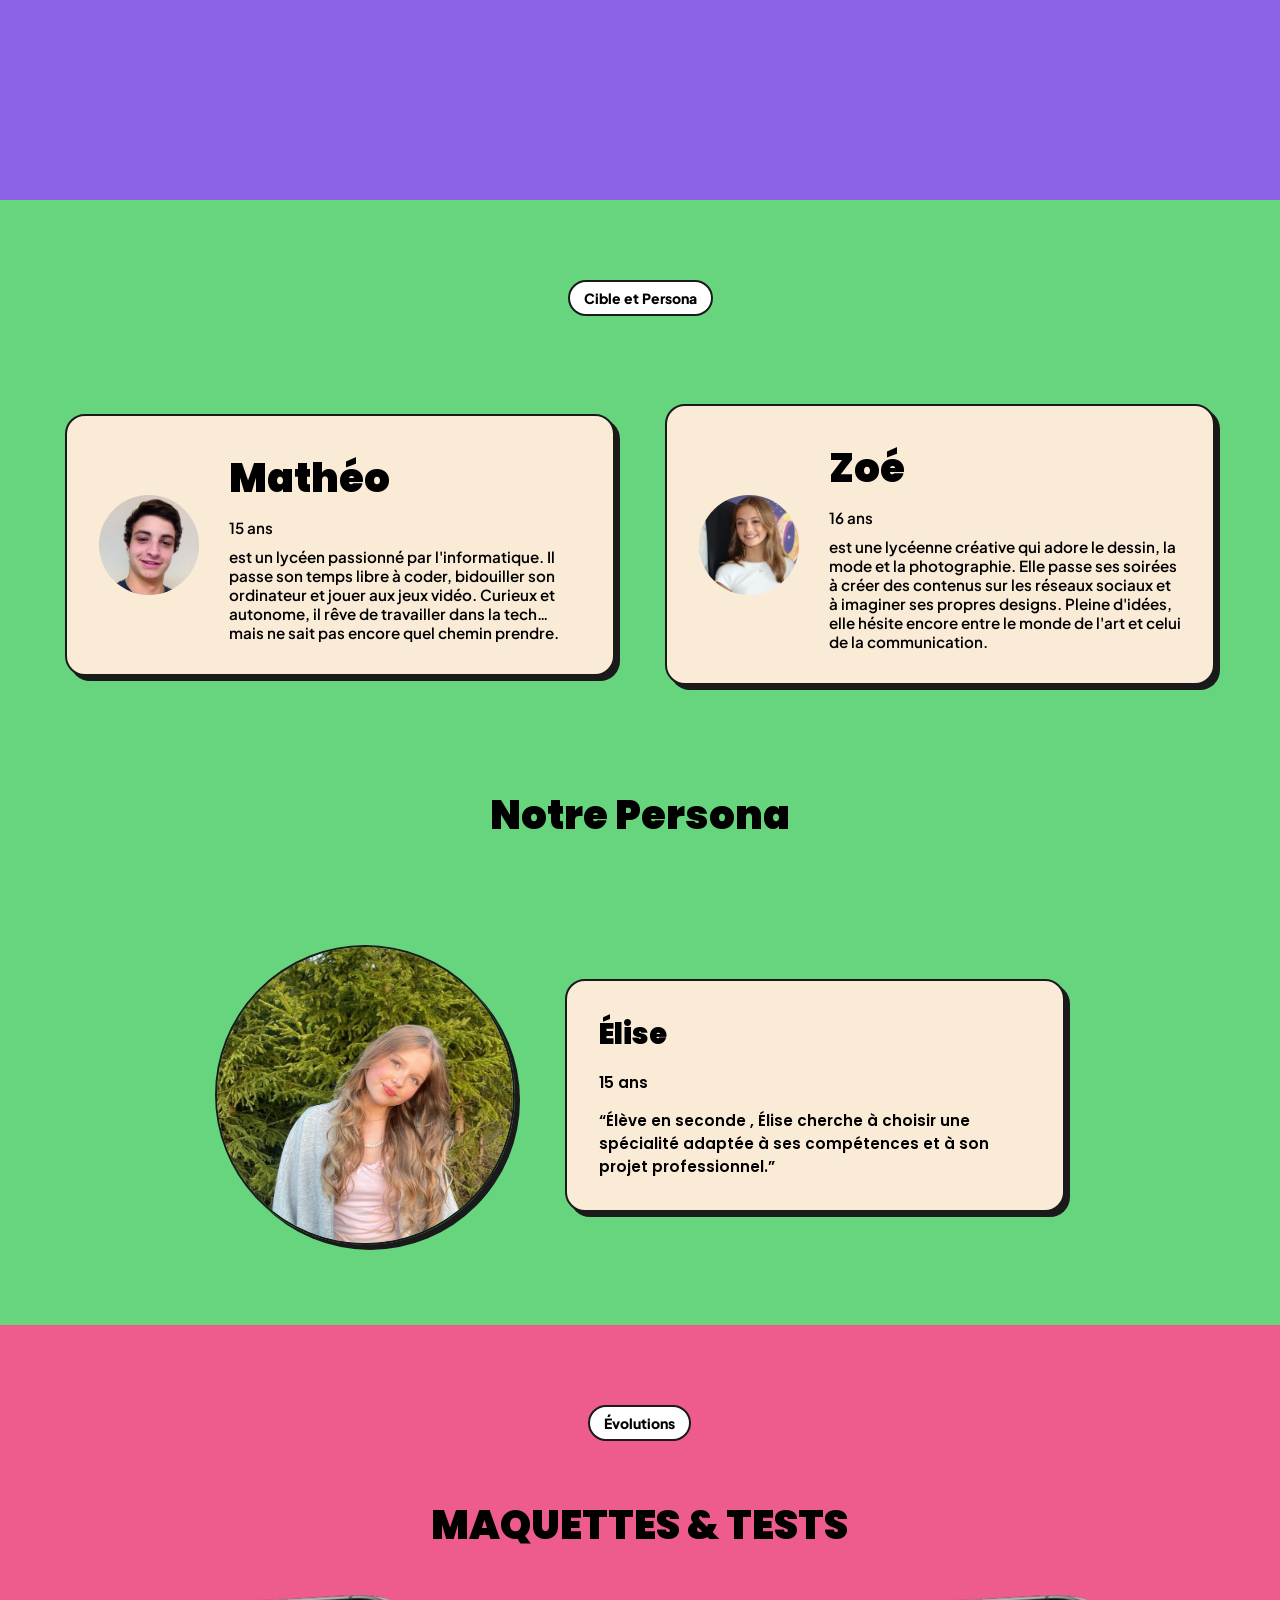
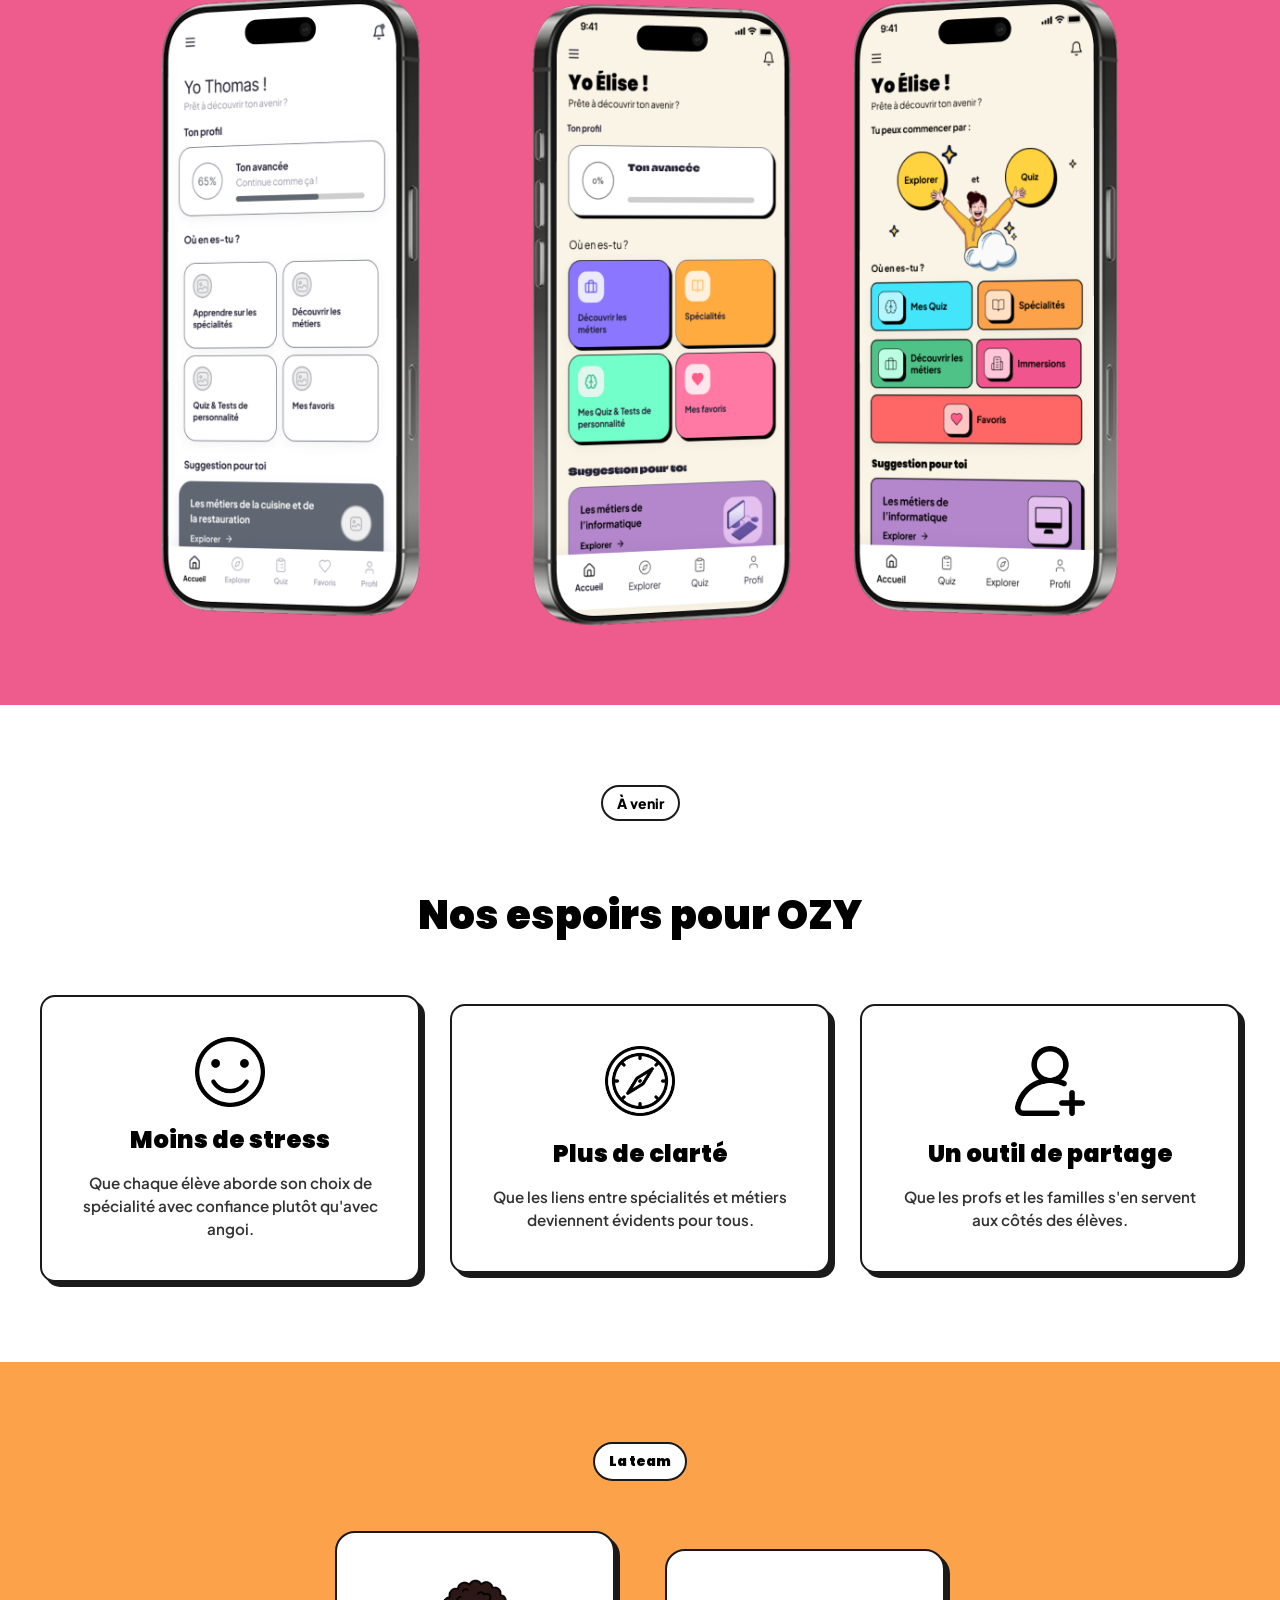
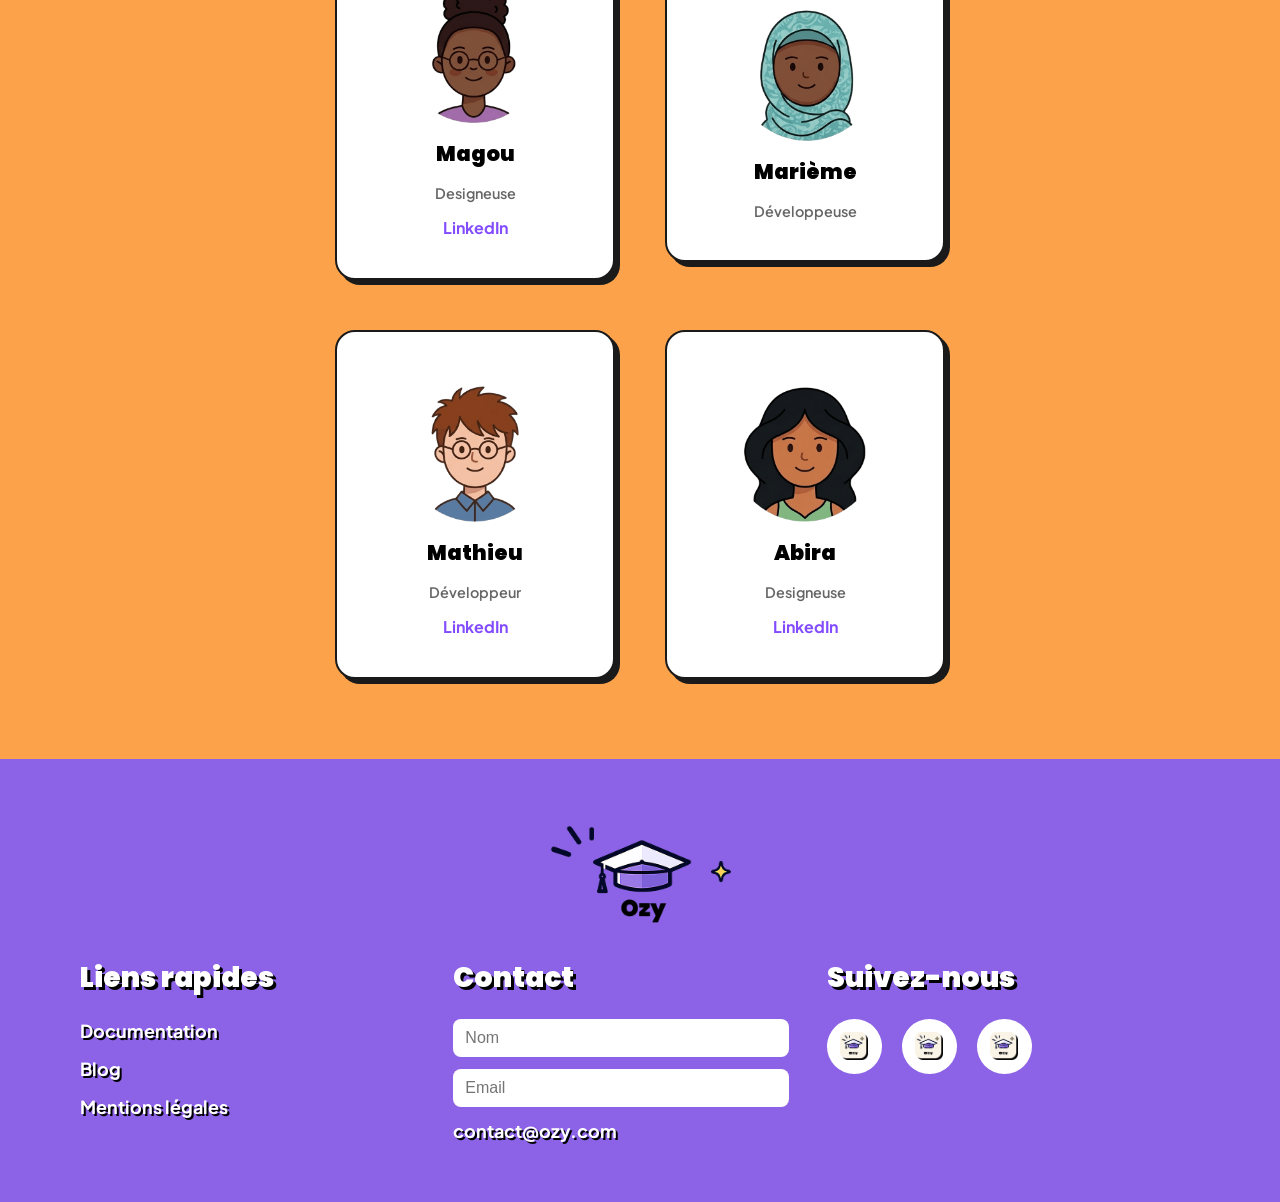
==== commit 46aee06a: "Redesigner nav et stats section Nav: - Pas full screen: max-width 1200px, centrée - Border + shadow " ====
--- a/doc.html
+++ b/doc.html
@@ -6,8 +6,9 @@
   <meta name="viewport" content="width=device-width" />
   <title>Ozy - Documentation</title>
   <link href="style.css" rel="stylesheet" type="text/css" />
+  <link href="shared.css" rel="stylesheet" type="text/css" />
   <link href="doc.css" rel="stylesheet" type="text/css" />
-  <link rel="shortcut icon" href="Logo et Favicon/Logo-2.png" type="image/x-icon">
+  <link rel="shortcut icon" href="assets/logo/Logo-2.png" type="image/x-icon">
 
 
 
@@ -27,7 +28,7 @@
 
 <body>
   <nav class="navbar">
-    <a class="logo" href="index.html"><img src="Logo et Favicon/Logo-2.png" alt=""></a>
+    <a href="index.html"><img src="assets/logo/logo-ozy.png" alt=""></a>
     <div class="btn-important">
       <a class="btn-doc" href="index.html">Landing Page</a>
       <a href="" class="btn-download">Télécharger</a>
@@ -41,17 +42,17 @@
         <h1>OSE PRENDRE TON AVENIR EN MAIN !</h1>
         <p>Découvre comment Ozy t'accompagne, étape par étape, dans le choix de ta spécialité et de ton orientation.</p>
         <div class="btn-app-div">
-          <a class="btn-app" href=""><img src="image-mathieu.png" alt="">Play Store</a>
-          <a class="btn-app" href=""><img src="image-appStore.png" alt="">Apple Store</a>
-        </div>
-      </div>
-      <img class="telephone" src="Image téléphone/accueil.png" alt="">
+          <a class="btn-app" href=""><img src="assets/misc/image-mathieu.png" alt="">Play Store</a>
+          <a class="btn-app" href=""><img src="assets/misc/image-appStore.png" alt="">Apple Store</a>
+        </div>
+      </div>
+      <img class="telephone" src="assets/features/mockups/accueil.png" alt="">
     </div>
   </header>
 
   <section id="section1">
     <div class="section1-all">
-      <img class="garcon" src="Flux-2026-06-15-15-22-37-(1).png" alt="">
+      <img class="garcon" src="assets/section1/Flux-2026-06-15-15-22-37-(1).png" alt="">
       <div class="section1-texte">
         <p class="theme2">Contexte</p>
         <br>
@@ -68,7 +69,7 @@
       <p class="theme3">Cible et Persona</p>
       <div class="cartes">
         <div class="carte">
-          <img class="cibles" src="cibles/lui.jpg" alt="">
+          <img class="cibles" src="assets/personas/cibles/lui.jpg" alt="">
           <div class="cibles-texte">
             <h1>Mathéo</h1>
             <p>15 ans</p>
@@ -79,7 +80,7 @@
         </div>
 
         <div class="carte">
-          <img class="cibles" src="cibles/zoe.jpeg" alt="">
+          <img class="cibles" src="assets/personas/cibles/zoe.jpeg" alt="">
           <div class="cibles-texte">
             <h1>Zoé</h1>
             <p>16 ans</p>
@@ -92,23 +93,12 @@
 
       <h1 class="nom-persona">Notre Persona </h1>
       <div class="personna-et-texte">
-        <img class="elise" src="télécharger-(3).jpg" alt="">
+        <img class="elise" src="assets/personas/télécharger-(3).jpg" alt="">
         <div class="persona-texte">
           <h1>Élise</h1>
           <p>15 ans</p>
-          <ul class="ul-persona">
-            <p>Objectif</p>
-            <li>Choisir ses spécialités</li>
-            <li>Construire un projet professionnel</li>
-            <p>Profil</p>
-            <li>Élève en seconde</li>
-            <li>Curieuse et travailleuse</li>
-            <li>Intérêts variés (sciences & humaines)</li>
-            <p>Difficultés</p>
-            <li>Indécise sur son orientation</li>
-            <li>Manque de visibilité sur les débouchés</li>
-            Besoin d'être guidée
-          </ul>
+          <p>“Élève en seconde , Élise cherche à choisir une spécialité adaptée à ses compétences et à son projet
+            professionnel.”</p>
         </div>
       </div>
     </div>
@@ -118,7 +108,7 @@
     <div class="section3-all">
       <p class="theme4">Évolutions</p>
       <h1>MAQUETTES & TESTS</h1>
-      <img class="telephone2" src="Image téléphone/Evolutions de l'app.png" alt="">
+      <img class="telephone2" src="assets/features/mockups/Evolutions de l'app.png" alt="">
     </div>
   </section>
 
@@ -129,14 +119,14 @@
       <div class="cartes">
         <div class="carte">
           <div class="espoirs-texte">
-            <img class="stress" src="smile.png" alt="">
+            <img class="stress" src="assets/logo/smile.png" alt="">
             <h1>Moins de stress</h1>
             <p>Que chaque élève aborde son choix de spécialité avec confiance plutôt qu'avec angoi.</p>
           </div>
         </div>
 
         <div class="carte">
-          <img class="clarté" src="orientation.png" alt="">
+          <img class="clarté" src="assets/logo/orientation.png" alt="">
           <div class="espoirs-texte">
             <h1>Plus de clarté</h1>
             <p>Que les liens entre spécialités et métiers deviennent évidents pour tous.</p>
@@ -144,7 +134,7 @@
         </div>
 
         <div class="carte">
-          <img class="outil" src="add-user.png" alt="">
+          <img class="outil" src="assets/logo/add-user.png" alt="">
           <div class="espoirs-texte">
             <h1>Un outil de partage</h1>
             <p>Que les profs et les familles s'en servent aux côtés des élèves.</p>
@@ -160,13 +150,13 @@
       <div class="section5-cartes-all">
       <div class="section5-cartes">
       <div class="section5-carte">
-        <img class="bitmoji" src="bitmoji/magou.png" alt="">
+        <img class="bitmoji" src="assets/team/avatars/magou.png" alt="">
         <h1>Magou</h1>
         <p>Designeuse</p>
         <a target="_blank" href="https://www.linkedin.com/in/magou-soumare-605b793bb?trk=contact-info">LinkedIn</a>
       </div>
       <div class="section5-carte">
-        <img class="bitmoji" src="bitmoji/marieme.png" alt="">
+        <img class="bitmoji" src="assets/team/avatars/marieme.png" alt="">
         <h1>Marième</h1>
         <p>Développeuse</p>
       </div>
@@ -175,13 +165,13 @@
 
     <div class="section5-cartes">
       <div class="section5-carte">
-        <img class="bitmoji" src="bitmoji/mathieu.png" alt="">
+        <img class="bitmoji" src="assets/team/avatars/mathieu.png" alt="">
         <h1>Mathieu</h1>
         <p>Développeur</p>
         <a target="_blank" href="">LinkedIn</a>
       </div>
       <div class="section5-carte">
-        <img class="bitmoji" src="bitmoji/abira.png" alt="">
+        <img class="bitmoji" src="assets/team/avatars/abira.png" alt="">
         <h1>Abira</h1>
         <p>Designeuse</p>
         <a target="_blank" href="https://www.linkedin.com/in/abira-kajendran-2a45b7271/">LinkedIn</a>
@@ -194,7 +184,7 @@
 
   <footer class="footer">
     <div class="logo-footer">
-        <img src="logo-ozy.png" alt="">
+        <img src="assets/logo/logo-ozy.png" alt="">
     </div>
  
     <div class="footer-contenu">
@@ -220,15 +210,15 @@
             <h3>Suivez-nous</h3>
             <div class="reseaux">
                 <a href="#">
-                    <img src="logo-2.png" alt="Twitter">
+                    <img src="assets/logo/Logo-2.png" alt="Twitter">
                 </a>
  
                 <a href="#">
-                    <img src="logo-2.png" alt="Instagram">
+                    <img src="assets/logo/Logo-2.png" alt="Instagram">
                 </a>
  
                 <a href="#">
-                    <img src="logo-2.png" alt="LinkedIn">
+                    <img src="assets/logo/Logo-2.png" alt="LinkedIn">
                 </a>
             </div>
         </div>
--- a/style.css
+++ b/style.css
@@ -34,6 +34,7 @@
   border-bottom-right-radius: 20px;
   background-color: #8c63e6;
   border: 2.5px solid #1a1a1a;
+  border-top: 0px;
   font-family: "Plus Jakarta Sans", sans-serif;
   font-optical-sizing: auto;
   font-weight: 800;
--- a/shared.css
+++ b/shared.css
@@ -0,0 +1,312 @@
+/* Styles partagés entre index et doc */
+
+* {
+  margin: 0;
+  padding: 0;
+  box-sizing: border-box;
+}
+
+body {
+  font-family: 'Poppins', sans-serif;
+}
+
+h1, h2, h3 {
+  margin: 0;
+}
+
+p {
+  margin: 0;
+}
+
+a {
+  text-decoration: none;
+  color: inherit;
+}
+
+/* ─────────────────────────────────────────────────────── */
+/* NAVBAR                                                  */
+/* ─────────────────────────────────────────────────────── */
+
+.navbar {
+  position: fixed;
+  top: 20px;
+  left: 50%;
+  transform: translateX(-50%);
+  display: flex;
+  justify-content: space-between;
+  align-items: center;
+  padding: 15px 40px;
+  max-width: 1200px;
+  width: calc(100% - 80px);
+  box-sizing: border-box;
+  background-color: white;
+  border: 2px solid black;
+  border-radius: 12px;
+  box-shadow: 4px 4px 0px #1a1a1a;
+  z-index: 100;
+}
+
+.navbar a img {
+  height: 50px;
+  width: auto;
+}
+
+.btn-important {
+  display: flex;
+  gap: 20px;
+  align-items: center;
+}
+
+.btn-doc,
+.btn-download {
+  padding: 10px 20px;
+  background-color: white;
+  border: 2px solid black;
+  border-radius: 8px;
+  font-weight: 700;
+  color: black;
+  cursor: pointer;
+  transition: all 0.2s ease;
+  box-shadow: 2px 2px 0px black;
+}
+
+.btn-doc:hover,
+.btn-download:hover {
+  transform: translate(-2px, -2px);
+  box-shadow: 4px 4px 0px black;
+}
+
+/* ─────────────────────────────────────────────────────── */
+/* FOOTER                                                  */
+/* ─────────────────────────────────────────────────────── */
+
+.footer {
+  display: flex;
+  flex-direction: column;
+  justify-content: center;
+  align-items: center;
+  width: 100%;
+  padding-top: 50px;
+  padding-bottom: 50px;
+  color: white;
+  font-family: 'Arial', sans-serif;
+}
+
+.footer-contenu {
+  display: flex;
+  justify-content: space-around;
+  align-items: flex-start;
+  width: 100%;
+  max-width: 1200px;
+  padding: 0 40px;
+}
+
+.colonne {
+  flex: 1;
+}
+
+.colonne h3 {
+  font-size: 28px;
+  font-weight: 900;
+  margin-bottom: 20px;
+  text-shadow: 3px 3px 0px black;
+}
+
+.colonne ul {
+  list-style: none;
+  padding: 0;
+}
+
+.colonne ul li {
+  margin-bottom: 15px;
+}
+
+.colonne ul li a {
+  color: white;
+  text-decoration: none;
+  font-size: 18px;
+  font-weight: 700;
+  text-shadow: 2px 2px 0px black;
+}
+
+.colonne form {
+  display: flex;
+  flex-direction: column;
+  gap: 12px;
+}
+
+.colonne input {
+  width: 90%;
+  padding: 10px 12px;
+  border-radius: 8px;
+  border: none;
+  font-size: 16px;
+}
+
+.colonne p {
+  margin-top: 12px;
+  font-size: 18px;
+  font-weight: 700;
+  text-shadow: 2px 2px 0px black;
+}
+
+.reseaux {
+  display: flex;
+  gap: 20px;
+  align-items: center;
+}
+
+.reseaux a {
+  width: 55px;
+  height: 55px;
+  background-color: white;
+  border-radius: 50%;
+  display: flex;
+  justify-content: center;
+  align-items: center;
+  transition: all 0.2s ease;
+}
+
+.reseaux a:hover {
+  transform: scale(1.1);
+}
+
+.reseaux img {
+  width: 28px;
+  height: 28px;
+}
+
+.logo-footer {
+  text-align: center;
+  margin-bottom: 30px;
+}
+
+.logo-footer img {
+  width: 200px;
+  height: auto;
+}
+
+/* ─────────────────────────────────────────────────────── */
+/* THEME BADGES (labels colorés)                          */
+/* ─────────────────────────────────────────────────────── */
+
+.theme,
+.theme2,
+.theme3,
+.theme4,
+.theme5 {
+  padding: 0.5em 1em;
+  border-radius: 20px;
+  border: 2.5px solid #1a1a1a;
+  display: inline-block;
+  color: black;
+  font-weight: 900;
+  font-size: 14px;
+}
+
+.theme {
+  background-color: #66D57E;
+}
+
+.theme2 {
+  background-color: #FAF4E6;
+}
+
+.theme3 {
+  background-color: #ffffff;
+  margin-bottom: 2em;
+  font-weight: 900;
+}
+
+.theme4 {
+  background-color: #ffffff;
+  margin-bottom: 1em;
+  font-weight: 800;
+}
+
+.theme5 {
+  background-color: #ffffff;
+}
+
+/* ─────────────────────────────────────────────────────── */
+/* BUTTONS & INTERACTIONS                                 */
+/* ─────────────────────────────────────────────────────── */
+
+.btn-app {
+  display: flex;
+  text-decoration: none;
+  list-style: none;
+  background-color: white;
+  padding: 1em;
+  border: 2.5px solid #1a1a1a;
+  border-radius: 8px;
+  box-shadow: 3px 3px 0px #1a1a1a;
+  color: black;
+  gap: 10px;
+  align-items: center;
+  justify-content: center;
+  transition: all 0.15s ease;
+  cursor: pointer;
+}
+
+.btn-app:hover {
+  transform: translate(-2px, -2px);
+  box-shadow: 5px 5px 0px #1a1a1a;
+}
+
+.btn-app:active {
+  transform: translate(2px, 2px);
+  box-shadow: 1px 1px 0px #1a1a1a;
+}
+
+.btn-app img {
+  width: 20px;
+  height: 20px;
+}
+
+/* ─────────────────────────────────────────────────────── */
+/* RESPONSIVE                                             */
+/* ─────────────────────────────────────────────────────── */
+
+@media (max-width: 768px) {
+  .navbar {
+    flex-direction: column;
+    gap: 15px;
+    padding: 15px 20px;
+  }
+
+  .navbar a img {
+    height: 40px;
+  }
+
+  .btn-important {
+    flex-direction: column;
+    width: 100%;
+  }
+
+  .btn-doc,
+  .btn-download {
+    width: 100%;
+    text-align: center;
+  }
+
+  .footer-contenu {
+    flex-direction: column;
+    align-items: center;
+    gap: 30px;
+    padding: 0 20px;
+  }
+
+  .colonne {
+    text-align: center;
+    width: 100%;
+  }
+
+  .colonne h3 {
+    font-size: 24px;
+  }
+
+  .colonne ul li a {
+    font-size: 16px;
+  }
+}
--- a/doc.css
+++ b/doc.css
@@ -1,625 +1,601 @@
-/* Le code CSS spécifique à la page de documentation */
-
-
-/* Body */
-
-body{
-    background-color: antiquewhite;
-}
-
-h1, h2, h3{
-    margin: 0;
-}
-
-p{
-    margin: 0;
-    font-weight: 600;
-}
-
-.logo{
-   width: 10%;
+/* Styles spécifiques à doc.html */
+
+body {
+  background-color: antiquewhite;
 }
 
 /* Header */
-
-#header{
-    display: flex;
-    justify-content: center;
+#header {
+  display: flex;
+  justify-content: center;
+  align-items: center;
+  width: 100%;
+  min-height: 100vh;
+  padding: 60px 40px;
+  padding-top: 120px;
+  box-sizing: border-box;
+}
+
+.header-all {
+  display: flex;
+  justify-content: space-between;
+  align-items: center;
+  gap: 60px;
+  max-width: 1400px;
+  width: 100%;
+}
+
+.header-texte {
+  display: flex;
+  flex-direction: column;
+  justify-content: center;
+  align-items: flex-start;
+  gap: 20px;
+  flex: 1;
+}
+
+#header h1 {
+  font-family: 'Poppins', sans-serif;
+  font-size: 3em;
+  font-weight: 900;
+  line-height: 1.2;
+  color: black;
+}
+
+#header p {
+  font-family: 'Poppins', sans-serif;
+  font-size: 1.1em;
+  line-height: 1.6;
+  color: #333;
+}
+
+.btn-app-div {
+  display: flex;
+  gap: 20px;
+  margin-top: 20px;
+}
+
+.telephone {
+  height: 60vh;
+  object-fit: contain;
+}
+
+/* Section 1 - Contexte */
+#section1 {
+  background-color: #8C63E6;
+  display: flex;
+  justify-content: center;
+  align-items: center;
+  width: 100%;
+  min-height: 100vh;
+  padding: 80px 40px;
+  box-sizing: border-box;
+}
+
+.section1-all {
+  display: flex;
+  align-items: center;
+  flex-direction: row;
+  gap: 100px;
+  max-width: 1400px;
+  width: 100%;
+}
+
+.section1-all h1,
+.section1-all .section1-titre {
+  color: black;
+}
+
+#section1 h1 {
+  font-family: 'Poppins', sans-serif;
+  font-size: 2.8em;
+  font-weight: 900;
+  margin-bottom: 30px;
+}
+
+.section1-titre {
+  font-size: 1.1em;
+  line-height: 1.7;
+  max-width: 500px;
+}
+
+.garcon {
+  height: 50vh;
+  object-fit: cover;
+  background-color: white;
+  border: 2.5px solid #1a1a1a;
+  border-radius: 8px;
+  box-shadow: 5px 5px 0px #1a1a1a;
+  flex-shrink: 0;
+}
+
+/* Section 2 - Cibles et Personas */
+#section2 {
+  display: flex;
+  justify-content: center;
+  align-items: center;
+  width: 100%;
+  padding: 80px 40px;
+  box-sizing: border-box;
+  background-color: #66D57E;
+  min-height: fit-content;
+}
+
+.section2-all {
+  display: flex;
+  flex-direction: column;
+  justify-content: center;
+  align-items: center;
+  gap: 60px;
+  max-width: 1200px;
+  width: 100%;
+}
+
+.section2-all h1 {
+  font-family: 'Poppins', sans-serif;
+  font-weight: 900;
+  font-size: 2.5em;
+}
+
+.cartes {
+  display: flex;
+  gap: 50px;
+  justify-content: center;
+  align-items: center;
+  flex-wrap: wrap;
+  width: 100%;
+}
+
+.cartes .carte {
+  display: flex;
+  justify-content: flex-start;
+  align-items: center;
+  gap: 30px;
+  background-color: antiquewhite;
+  padding: 2em;
+  width: 100%;
+  max-width: 550px;
+  border-radius: 20px;
+  border: 2.5px solid #1a1a1a;
+  box-shadow: 5px 5px 0px #1a1a1a;
+  box-sizing: border-box;
+}
+
+.carte h1,
+.carte p {
+  color: black;
+  margin: 0;
+}
+
+.carte h1 {
+  font-family: 'Poppins', sans-serif;
+  font-weight: 900;
+}
+
+.carte p {
+  font-weight: 600;
+  font-size: 0.95em;
+}
+
+.cibles {
+  width: 100px;
+  height: 100px;
+  border-radius: 50%;
+  object-fit: cover;
+  flex-shrink: 0;
+}
+
+.cibles-texte {
+  display: flex;
+  flex-direction: column;
+  justify-content: center;
+  gap: 10px;
+}
+
+.nom-persona {
+  margin-top: 40px;
+  margin-bottom: 40px;
+  font-family: 'Poppins', sans-serif;
+  font-size: 2em;
+  font-weight: 900;
+}
+
+.personna-et-texte {
+  display: flex;
+  justify-content: center;
+  align-items: center;
+  gap: 50px;
+  width: 100%;
+}
+
+.elise {
+  border-radius: 50%;
+  width: 300px;
+  height: 300px;
+  object-fit: cover;
+  border: 2.5px solid #1a1a1a;
+  box-shadow: 5px 5px 0px #1a1a1a;
+  flex-shrink: 0;
+}
+
+.persona-texte {
+  display: flex;
+  flex-direction: column;
+  justify-content: center;
+  gap: 15px;
+  background-color: antiquewhite;
+  padding: 2em;
+  width: 100%;
+  max-width: 500px;
+  border: 2.5px solid #1a1a1a;
+  border-radius: 20px;
+  box-shadow: 5px 5px 0px #1a1a1a;
+}
+
+.persona-texte h1,
+.persona-texte p {
+  color: black;
+  margin: 0;
+  font-family: 'Poppins', sans-serif;
+}
+
+.persona-texte h1 {
+  font-size: 1.8em;
+  font-weight: 900;
+}
+
+.persona-texte p {
+  font-size: 0.95em;
+  font-weight: 600;
+}
+
+/* Section 3 - Évolutions */
+#section3 {
+  display: flex;
+  justify-content: center;
+  align-items: center;
+  width: 100%;
+  min-height: 100vh;
+  padding: 80px 40px;
+  box-sizing: border-box;
+  background-color: #ED5C8D;
+}
+
+.section3-all {
+  display: flex;
+  flex-direction: column;
+  justify-content: center;
+  align-items: center;
+  gap: 40px;
+}
+
+.section3-all h1 {
+  font-family: 'Poppins', sans-serif;
+  font-size: 2.5em;
+  font-weight: 900;
+  margin: 0;
+}
+
+.telephone2 {
+  height: 70vh;
+  width: auto;
+  object-fit: contain;
+}
+
+/* Section 4 - À venir */
+#section4 {
+  display: flex;
+  justify-content: center;
+  align-items: center;
+  width: 100%;
+  padding: 80px 40px;
+  box-sizing: border-box;
+  background-color: #FFFFFF;
+  min-height: fit-content;
+}
+
+.section4-all {
+  display: flex;
+  flex-direction: column;
+  justify-content: center;
+  align-items: center;
+  gap: 50px;
+  max-width: 1200px;
+  width: 100%;
+}
+
+.section4-all h1 {
+  font-family: 'Poppins', sans-serif;
+  font-size: 2.5em;
+  font-weight: 900;
+}
+
+.section4-all .cartes {
+  display: grid;
+  grid-template-columns: repeat(auto-fit, minmax(280px, 1fr));
+  gap: 30px;
+  width: 100%;
+}
+
+.section4-all .carte {
+  background-color: white;
+  padding: 2.5em;
+  border: 2.5px solid #1a1a1a;
+  border-radius: 15px;
+  box-shadow: 5px 5px 0px #1a1a1a;
+  display: flex;
+  flex-direction: column;
+  align-items: center;
+  gap: 20px;
+  transition: all 0.2s ease;
+  min-height: 250px;
+}
+
+.section4-all .carte:hover {
+  transform: translate(-3px, -3px);
+  box-shadow: 8px 8px 0px #1a1a1a;
+}
+
+.espoirs-texte {
+  display: flex;
+  flex-direction: column;
+  align-items: center;
+  gap: 15px;
+  text-align: center;
+}
+
+.section4-all .carte h1 {
+  font-family: 'Poppins', sans-serif;
+  font-size: 1.5em;
+  font-weight: 900;
+  color: black;
+  margin: 0;
+}
+
+.section4-all .carte p {
+  color: #333;
+  font-weight: 600;
+  line-height: 1.5;
+  margin: 0;
+}
+
+.section4-all .stress,
+.section4-all .clarté,
+.section4-all .outil {
+  width: 70px;
+  height: 70px;
+  object-fit: contain;
+}
+
+/* Section 5 - La Team */
+#section5 {
+  display: flex;
+  justify-content: center;
+  align-items: center;
+  width: 100%;
+  padding: 80px 40px;
+  box-sizing: border-box;
+  background-color: #FCA24A;
+  min-height: fit-content;
+}
+
+.section5-all {
+  display: flex;
+  flex-direction: column;
+  justify-content: center;
+  align-items: center;
+  width: 100%;
+  gap: 50px;
+  max-width: 1200px;
+}
+
+.section5-all > p {
+  font-family: 'Poppins', sans-serif;
+}
+
+.section5-cartes-all {
+  display: flex;
+  flex-direction: column;
+  gap: 50px;
+  width: 100%;
+}
+
+.section5-cartes {
+  display: flex;
+  justify-content: center;
+  align-items: center;
+  flex-direction: row;
+  gap: 50px;
+  flex-wrap: wrap;
+}
+
+.section5-carte {
+  display: flex;
+  flex-direction: column;
+  justify-content: center;
+  align-items: center;
+  background-color: white;
+  padding: 2.5em;
+  border: 2.5px solid #1a1a1a;
+  border-radius: 20px;
+  box-shadow: 5px 5px 0px #1a1a1a;
+  transition: all 0.2s ease;
+  min-width: 280px;
+  text-align: center;
+  gap: 15px;
+}
+
+.section5-carte:hover {
+  transform: translate(-3px, -3px);
+  box-shadow: 8px 8px 0px #1a1a1a;
+}
+
+.section5-carte h1 {
+  font-family: 'Poppins', sans-serif;
+  font-weight: 900;
+  font-size: 1.3em;
+  color: black;
+  margin: 0;
+}
+
+.section5-carte p {
+  color: #666;
+  font-weight: 600;
+  margin: 0;
+  font-size: 0.9em;
+}
+
+.section5-carte a {
+  color: #834dff;
+  font-weight: 700;
+  text-decoration: none;
+  transition: all 0.2s ease;
+}
+
+.section5-carte a:hover {
+  color: #5d2e9f;
+  text-decoration: underline;
+}
+
+.bitmoji {
+  width: 150px;
+  height: 150px;
+  object-fit: contain;
+  flex-shrink: 0;
+}
+
+/* Footer */
+.footer {
+  background-color: #8C63E6;
+  padding: 60px 40px;
+  box-sizing: border-box;
+  color: white;
+}
+
+/* Responsive */
+@media (max-width: 768px) {
+  #header {
+    padding: 40px 20px;
+  }
+
+  .header-all {
+    flex-direction: column;
+    gap: 30px;
+  }
+
+  .header-texte {
     align-items: center;
+    text-align: center;
+  }
+
+  #header h1 {
+    font-size: 2em;
+  }
+
+  .telephone {
     width: 100%;
-    height: 100vh;
-}
-
-.header-all{
-    display: flex;
-    justify-content: space-between;
-    flex-wrap: wrap;
-}
-
-.header-texte{
-    display: flex;
+    height: auto;
+    max-height: 40vh;
+  }
+
+  #section1 {
+    padding: 60px 20px;
+  }
+
+  .section1-all {
     flex-direction: column;
-    justify-content: center;
-    align-items: center;
-    gap: 10px;
-    width: 40%; 
-}
-
-.btn-app{
-    display: flex;
-    text-decoration: none;
-    list-style: none;
-    background-color: white;
-    padding: 1em;
-    border: 2.5px solid #1a1a1a;
-    border-radius: 5px;
-    box-shadow: 3px 3px 0px #1a1a1a;
-    color: black;
-    gap: 5px;
-}
-
-.btn-app img{
-    width: 20px;
-    height: 20px;
-}
-
-.btn-app-div{
-    display: flex;
-    gap: 20px;
-}
-
-.telephone{
-    height: 80vh;
-}
-
-.telephone2{
-    height: 100%;
-    height: 80vh;
-}
-
-.theme{
-    background-color: #66D57E;
-    padding: 0.5em;
-    border-radius: 20px;
-    border: 2.5px solid #1a1a1a;
-    color: black;
-    font-weight: 1000;
-    font-size: large;
-}
-
-.theme2{
-    background-color: #FAF4E6;
-    padding: 0.5em;
-    border-radius: 20px;
-    border: 2.5px solid #1a1a1a;
-    display: inline-block;
-    color: black;
-    font-weight: 1000;
-    font-size: large;
-}
-
-.theme3{
-    background-color: #ffffff;
-    padding: 0.5em;
-    border-radius: 20px;
-    border: 2.5px solid #1a1a1a;
-    display: inline-block;
-    color: black;
-    font-weight: 1000;
-    margin-bottom: 5em;
-    font-size: large;
-}
-
-.theme4{
-    background-color: #ffffff;
-    padding: 0.5em;
-    border-radius: 20px;
-    border: 2.5px solid #1a1a1a;
-    display: inline-block;
-    color: black;
-    font-weight: 800;
-    margin-bottom: 1em;
-    font-size: large;
-}
-
-.theme5{
-    background-color: #ffffff;
-    padding: 0.5em;
-    border-radius: 20px;
-    border: 2.5px solid #1a1a1a;
-    display: inline-block;
-    color: black;
-    font-weight: 1000;
-    font-size: large;
-}
-
-/* Contexte */
-
-#section1{
-    background-color: #8C63E6;
-    display: flex;
-    justify-content: center;
-    align-items: center;
+    gap: 40px;
+  }
+
+  .garcon {
     width: 100%;
-    height: 100vh;
-}
-
-.section1-all{
-    display: flex;
-    align-items: center;
-    flex-direction: row;
-    gap: 100px;
-}
-
-.section1-titre{
-    width: 500px;
-    font-size: larger;
-}
-
-.garcon{
-    height: 50vh;
-    background-color: antiquewhite;
-    border: 2.5px solid #1a1a1a;
-    border-radius: 5px;
-    box-shadow: 3px 3px 0px #1a1a1a;
-}
-
-.section1-all .section1-titre, #section1 h1 {
-    color: rgb(0, 0, 0);
-}
-
-/* Cible et Persona */
-
-#section2{
-    display: flex;
-    justify-content: center;
-    align-items: center;
+    height: 30vh;
+  }
+
+  #section2 {
+    padding: 60px 20px;
+  }
+
+  .cartes {
+    flex-direction: column;
+  }
+
+  .cartes .carte {
+    max-width: 100%;
+  }
+
+  .personna-et-texte {
+    flex-direction: column;
+    gap: 30px;
+  }
+
+  .elise {
+    width: 200px;
+    height: 200px;
+  }
+
+  .persona-texte {
+    max-width: 100%;
+  }
+
+  #section3 {
+    padding: 60px 20px;
+  }
+
+  .telephone2 {
     width: 100%;
-    height: fit-content;
-    padding-top: 5em;
-    padding-bottom: 5em;
-    background-color: #66D57E;
-}
-
-.section2-all{
-    display: flex;
+    height: auto;
+    max-height: 40vh;
+  }
+
+  #section4 {
+    padding: 60px 20px;
+  }
+
+  .section4-all .cartes {
+    grid-template-columns: 1fr;
+  }
+
+  #section5 {
+    padding: 60px 20px;
+  }
+
+  .section5-cartes {
     flex-direction: column;
-    justify-content: center;
-    align-items: center;
-}
-
-.elise{
-    border-radius: 50%;
-    width: 20em;
-    height: 20em;
-    object-fit: cover;
-    border: 2.5px solid #1a1a1a;
-    box-shadow: 3px 3px 0px #1a1a1a;
-} 
-
-.carte{
-    display: flex;
-    justify-content: center;
-    align-items: center;
-    gap: 20px;
-    background-color: antiquewhite;
-    padding: 2em;
-    width: 40%;
-    height: 25vh;
-    border-radius: 30px;
-    border: 2.5px solid #1a1a1a;
-    box-shadow: 3px 3px 0px #1a1a1a;
-}
-
-.carte h1,.carte p {
-    color: black;
-}
-
-.cibles{
-    width: 100px;
-    height: 100px;
-    border-radius: 100%;
-    object-fit: cover;
-}
-.cibles-texte{
-    display: flex;
-    flex-direction: column;
-    justify-content: center;
-    gap: 10px;
-    
-}
-
-.cibles-texte h1, .cibles-texte p {
-    color: black;
-}
-
-.cartes{
-    display: flex;
-    gap: 50px;
-    justify-content: center;
-    align-items: center;
-    margin-bottom: 5em;
-    flex-wrap: wrap;
-}
-
-.nom-persona{
-    margin-bottom: 100px;
-}
-
-.personna-et-texte{
-    display: flex;
-    justify-content: center;
-    align-items: center;
-    gap: 50px;
-}
-.persona-texte{
-    display: flex;
-    justify-content: center;
-    gap: 20px;
-    flex-direction: column;
-    background-color: antiquewhite;
-    width: 50%;
-    height: 40vh;
-    padding: 2em;
-    border: 2.5px solid #1a1a1a;
-    border-radius: 30px;
-    box-shadow: 3px 3px 0px #1a1a1a;
-}
-.ul-persona{
-    list-style: none;
-    font-family: "Plus Jakarta Sans", sans-serif;
-}
-
-
-/* L'évolution de l'app */
-
-#section3{
-    display: flex;
-    justify-content: center;
-    align-items: center;
-    width: 100%;
-    height: fit-content;
-    padding-top: 5em;
-    padding-bottom: 5em;
-    background-color: #ED5C8D;
-}
-.section3-all{
-    display: flex;
-    flex-direction: column;
-    justify-content: center;
-    align-items: center;
-}
-.section3-all h1{
-    margin-bottom: 2em;
-}
-
-/* à venir */
-
-#section4{
-    display: flex;
-    justify-content: center;
-    align-items: center;
-    width: 100%;
-    height: fit-content;
-    padding-top: 5em;
-    padding-bottom: 5em;
-}
-
-
-
-
-
-
-
-/* La team */
-
-#section5{
-    display: flex;
-    justify-content: center;
-    align-items: center;
-    width: 100%;
-    height: fit-content;
-    padding-top: 5em;
-    padding-bottom: 5em;
-    background-color: #FCA24A;
-}
-.section5-all{
-    display: flex;
-    flex-direction: column;
-    justify-content: center;
-    align-items: center;
-    width: 100%;
-    height: fit-content;
-    padding-top: 5em;
-    padding-bottom: 5em;
-    gap: 50px;
-}
-.section5-cartes{
-    display: flex;
-    justify-content: center;
-    align-items: center;
-    flex-direction: row;
-    gap: 50px;
-}
-.section5-cartes-all{
-    display: flex;
-    flex-direction: column;
-    gap: 50px;
-}
-
-.section5-carte{
-    display: flex;
-    flex-direction: column;
-    justify-content: center;
-    align-items: center;
-    width: 40%;
-    height: 20vh;
-    background-color: white;
-    padding: 5em;
-    border: 2.5px solid #1a1a1a;
-    border-radius: 30px;
-    box-shadow: 3px 3px 0px #1a1a1a;
-    
-}
-
-.bitmoji{
-    width: 100%;
-    height: 20vh;
-}
-
-/* Footer */
-
-.footer{
-    background-color: #8C63E6;
-    display: flex;
-    justify-content: center;
-    align-items: center;
-    width: 100%;
-    height: fit-content;
-    padding-top: 5em;
-    padding-bottom: 5em;
-    flex-direction: column;
-}
-.footer-contenu {
-    display: flex;
-    justify-content: center;
-    color: white;
-    gap: 100px;
-    width: 100%;
-}
-.logo-footer{
-    display: flex;
-    justify-content: center;
-    align-items: center;
-    padding-bottom: 3em;
-    padding-top: 3em;
-}
- 
-
- 
-.colonne h3 {
-    font-size: 38px;
-    font-weight: 900;
-    margin-bottom: 25px;
-    text-shadow: 3px 3px 0px black;
-}
- 
- 
-.colonne ul {
-    list-style: none;
-    padding: 0;
-}
- 
-.colonne ul li {
-    margin-bottom: 18px;
-}
- 
-.colonne ul li a {
-    color: white;
-    text-decoration: none;
-    font-size: 25px;
-    font-weight: 700;
-    text-shadow: 2px 2px 0px black;
-}
- 
- 
-.colonne form {
-    display: flex;
-    flex-direction: column;
-    gap: 15px;
-}
- 
-.colonne input {
-    width: 90%;
-    padding: 12px 15px;
-    border-radius: 10px;
-    border: none;
-    font-size: 20px;
-}
- 
-.colonne p {
-    margin-top: 15px;
-    font-size: 24px;
-    font-weight: 700;
-    text-shadow: 2px 2px 0px black;
-}
- 
- 
-.reseaux {
-    display: flex;
-    gap: 25px;
-    align-items: center;
-}
- 
-.reseaux a {
-    width: 65px;
-    height: 65px;
-    background-color: white;
-    border-radius: 50%;
-    display: flex;
-    justify-content: center;
-    align-items: center;
-}
- 
-.reseaux img {
-    width: 35px;
-    height: 35px;
-}
- 
-
-
-
-
-
-
-
-
-
-
-
-
-
-
-
-
-
-
-/* Format téléphone PAS TOUCHER     */
-
-@media (max-width :768px) {
-    .header-all{
-        flex-direction: column;
-        justify-content: center;
-        align-items: center;
-        gap: 50px;
-        
-    }
-    .header-texte{
-        text-align: center;
-        width: 80%;
-    }
-    .telephone{
-        width: 40%;
-        height: 40vh;
-    }
-    .section1-all{
-        flex-direction: column;
-    }
-    .section1-texte{
-        display: flex;
-        flex-direction: column;
-        justify-content: center;
-        align-items: center;
-    }
-    .section1-titre{
-        text-align: center;
-        width: 90%;
-    }
-    .garcon{
-        width: 60%;
-        height: 35vh;
-    }
-    .telephone2{
-        width: 60%;
-        height: 20vh;
-    }
-    #section2{
-        height: 200vh;;
-    }
-    .carte{
-        width: 80%;
-        height: 30vh;
-    }
-    .cartes{
-        flex-direction: column;
-        flex-wrap: wrap;
-    }
-    .personna-et-texte{
-        flex-direction: column;
-    }
-    .persona-texte{
-        width: 80%;
-        height: 20vh;
-    
-}
-    /* #section5{
-        height: 200vh;
-    } */
-    .section5-cartes{
-        flex-direction: column;
-    }
-    .footer-contenu{
-        flex-direction: column;
-        justify-content: center;
-        align-items: center;
-    }
-}
-
-@media screen and (min-width: 768px) and (max-width: 1024px) {
-    .header-all{
-        flex-direction: column;
-        justify-content: center;
-        align-items: center;
-        gap: 50px;
-        
-    }
-    .header-texte{
-        text-align: center;
-        width: 80%;
-    }
-    .telephone{
-        width: 40%;
-        height: 40vh;
-    }
-    .section1-all{
-        flex-direction: column;
-    }
-    .section1-texte{
-        display: flex;
-        flex-direction: column;
-        justify-content: center;
-        align-items: center;
-    }
-    .section1-titre{
-        text-align: center;
-        width: 90%;
-    }
-    .garcon{
-        width: 60%;
-        height: 35vh;
-    }
-    .telephone2{
-        width: 60%;
-        height: 20vh;
-    }
-    #section2{
-        height: 200vh;;
-    }
-    .carte{
-        width: 80%;
-        height: 30vh;
-    }
-    .cartes{
-        flex-direction: column;
-        flex-wrap: wrap;
-    }
-    .personna-et-texte{
-        flex-direction: column;
-    }
-    .persona-texte{
-        width: 80%;
-        height: 20vh;
-    
-}
-    /* #section5{
-        height: 200vh;
-    } */
-    .section5-cartes{
-        flex-direction: column;
-    }
-    .footer-contenu{
-        flex-direction: column;
-        justify-content: center;
-        align-items: center;
-    }
-}+  }
+
+  .section5-carte {
+    min-width: 100%;
+  }
+
+  .bitmoji {
+    width: 120px;
+    height: 120px;
+  }
+}
+
+@media (max-width: 1024px) {
+  #header {
+    padding: 40px 20px;
+  }
+
+  .header-all {
+    gap: 30px;
+  }
+
+  #section1 {
+    padding: 60px 20px;
+  }
+
+  .section1-all {
+    gap: 40px;
+  }
+
+  .personna-et-texte {
+    gap: 30px;
+  }
+
+  .section5-cartes {
+    gap: 30px;
+  }
+}
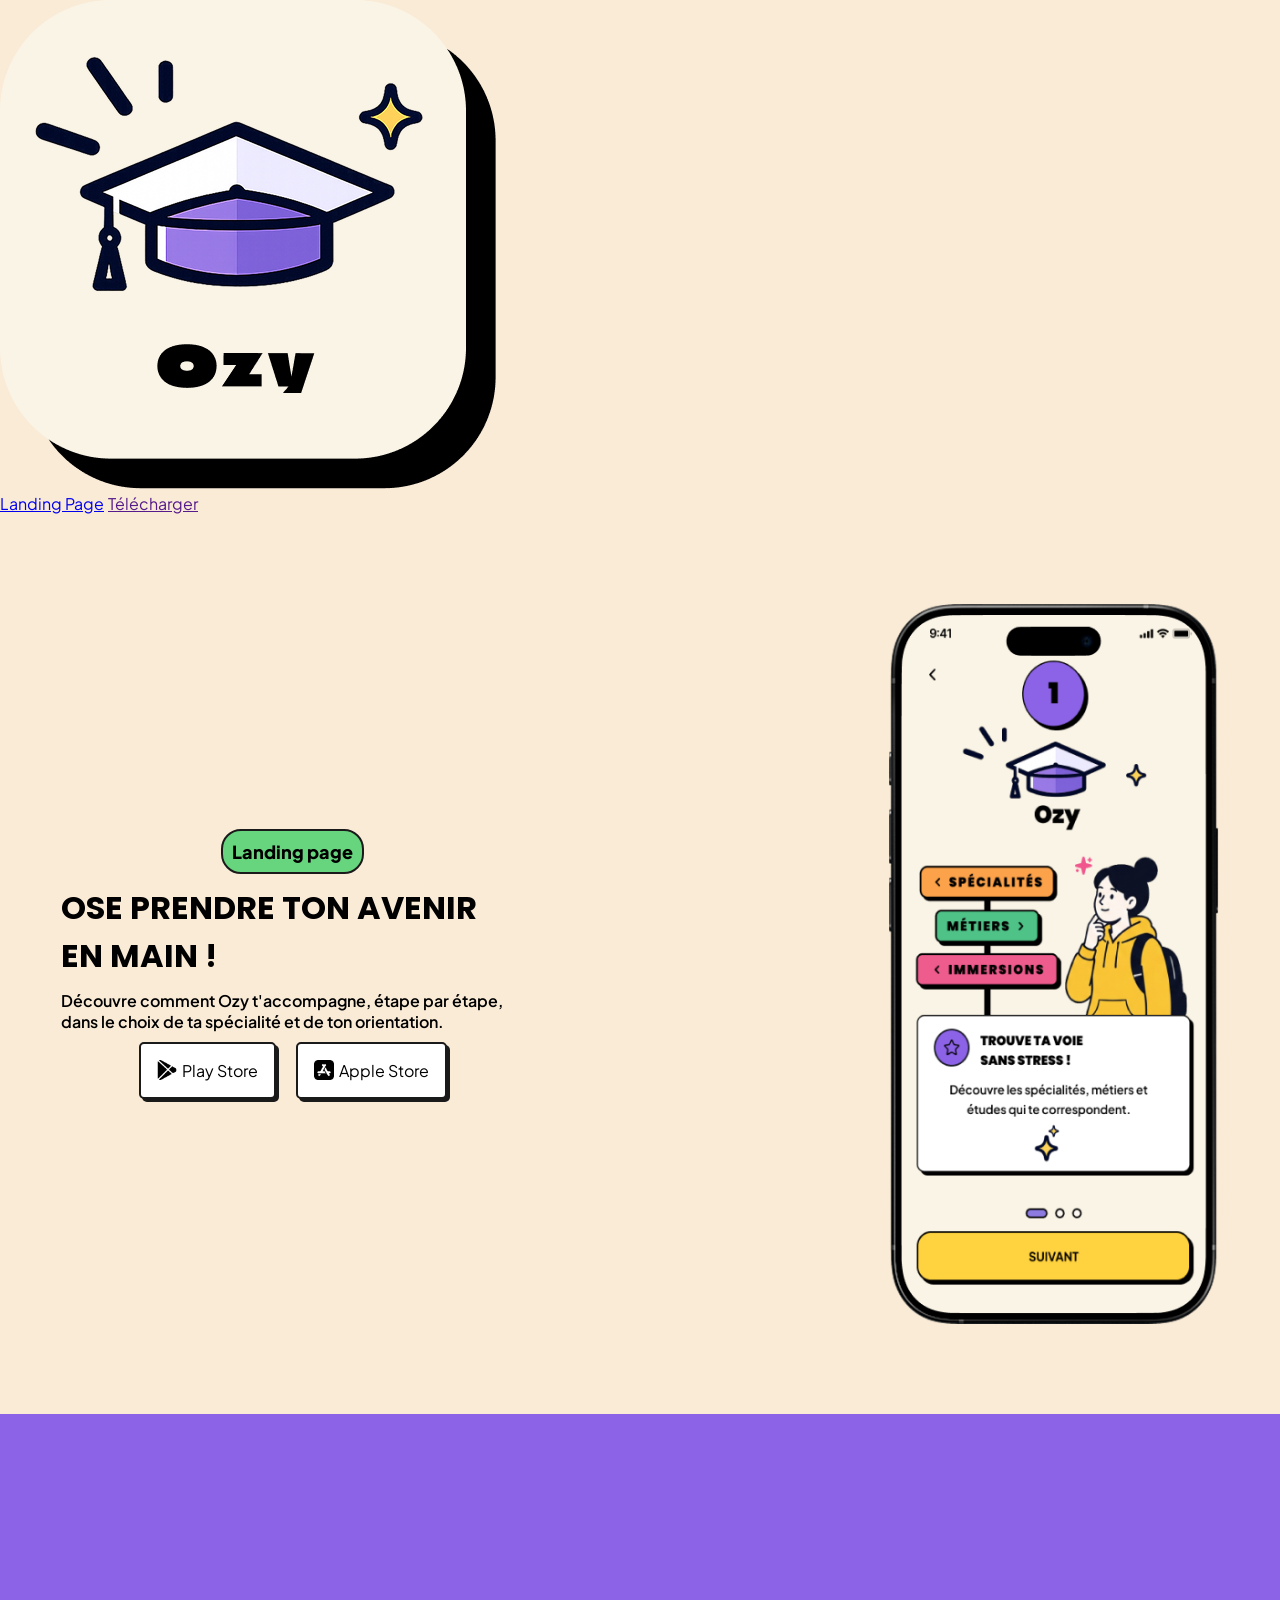
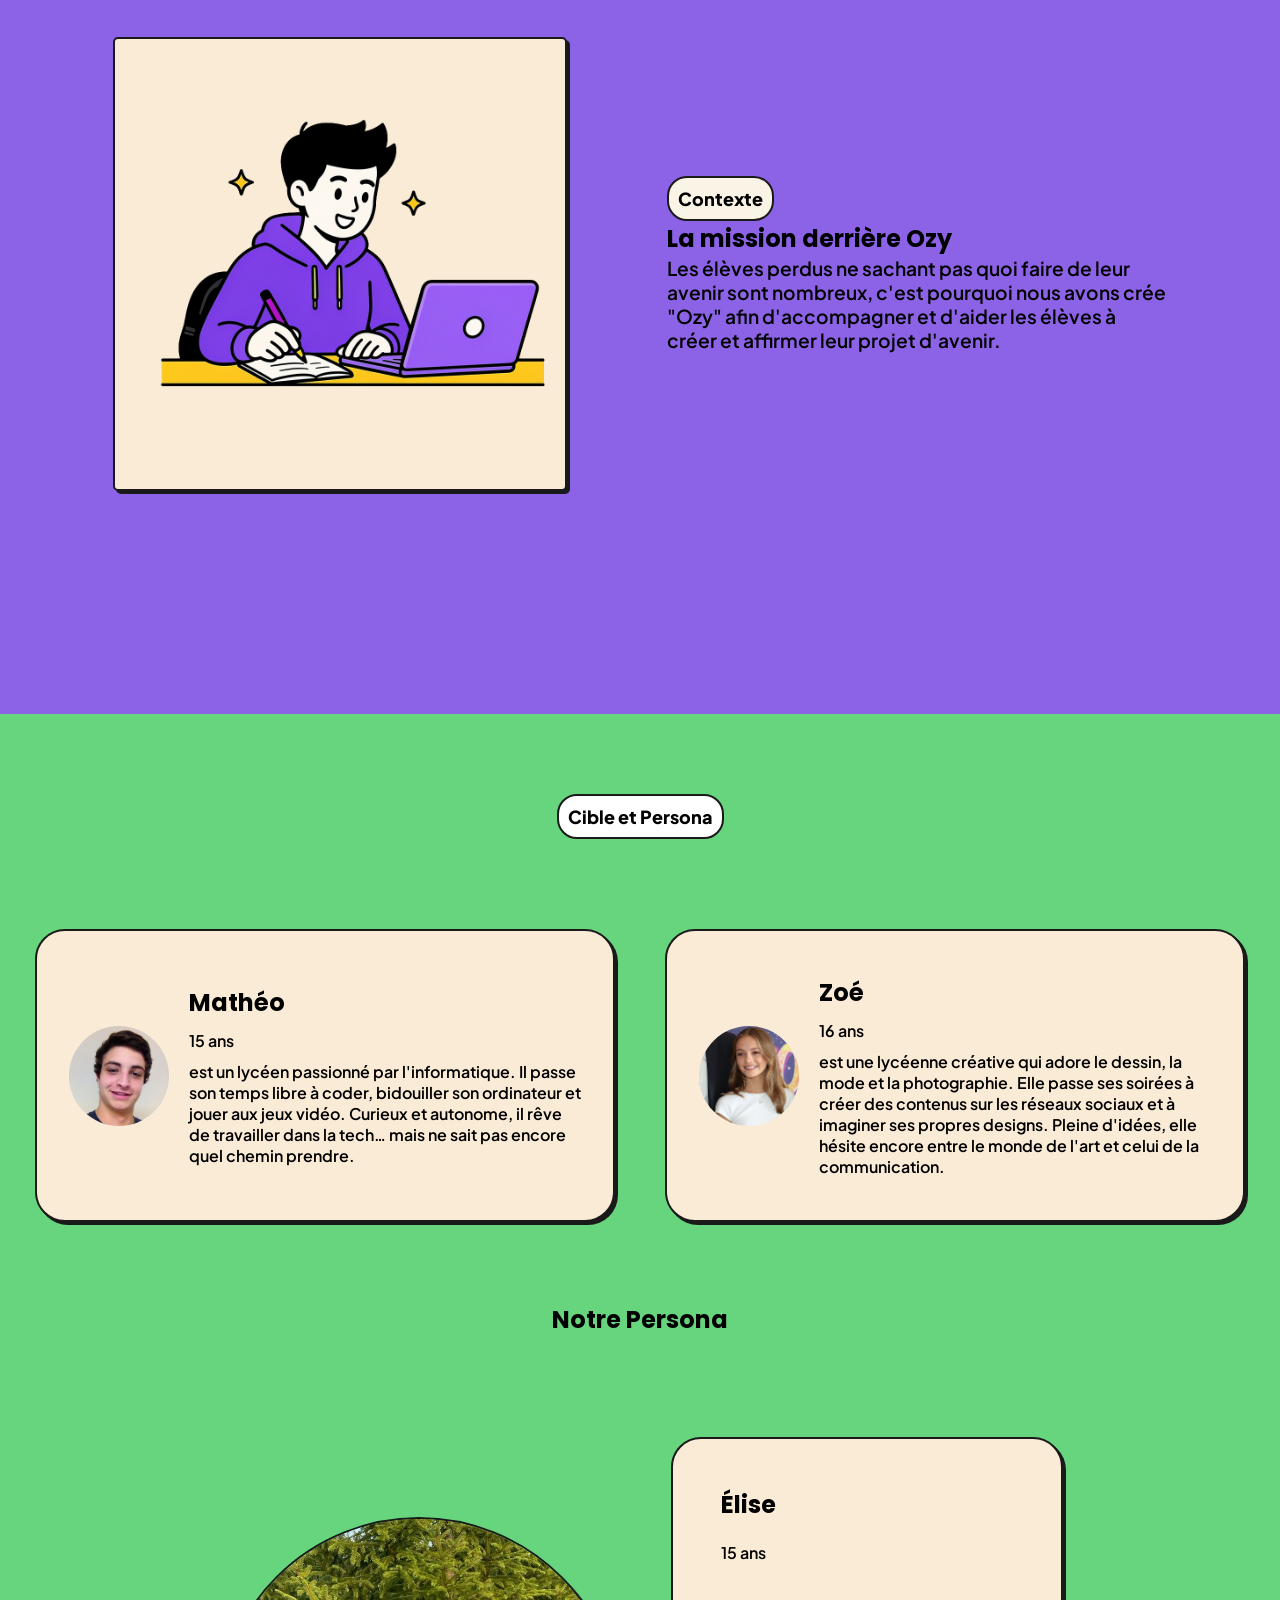
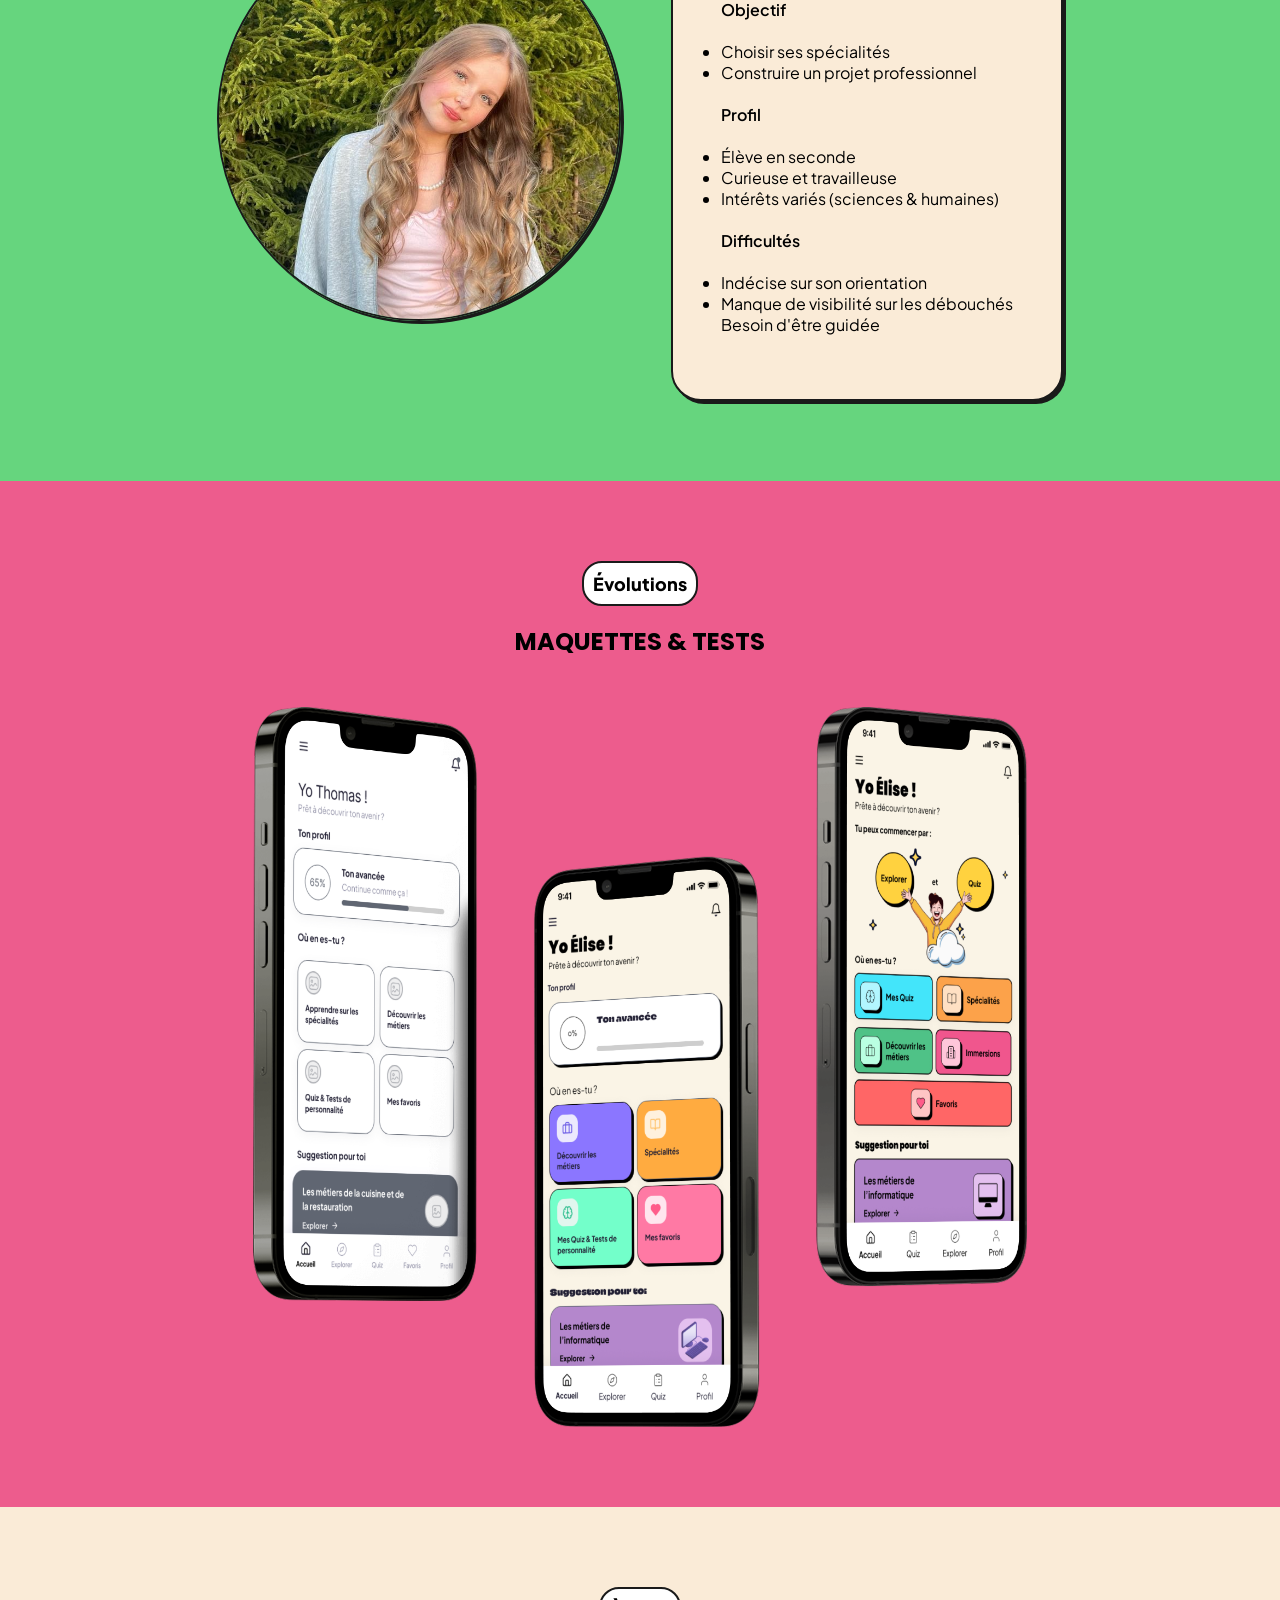
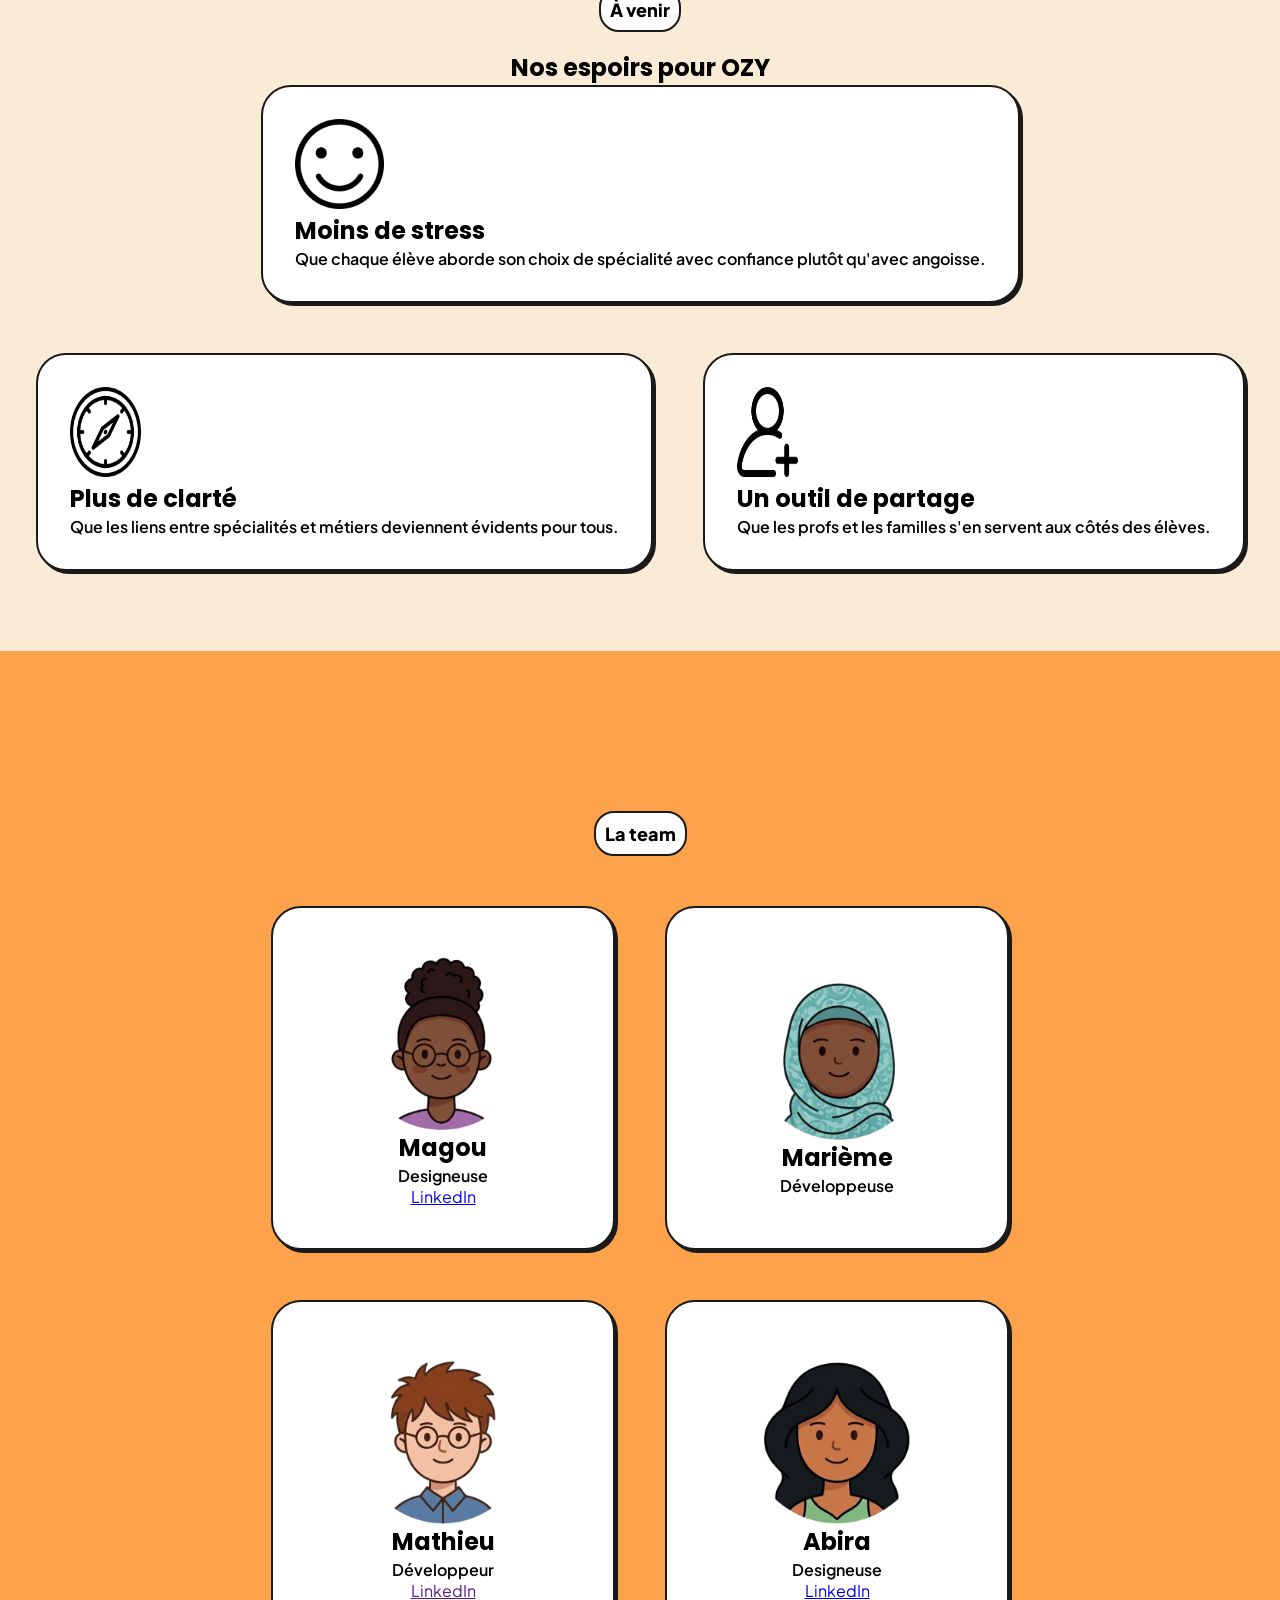
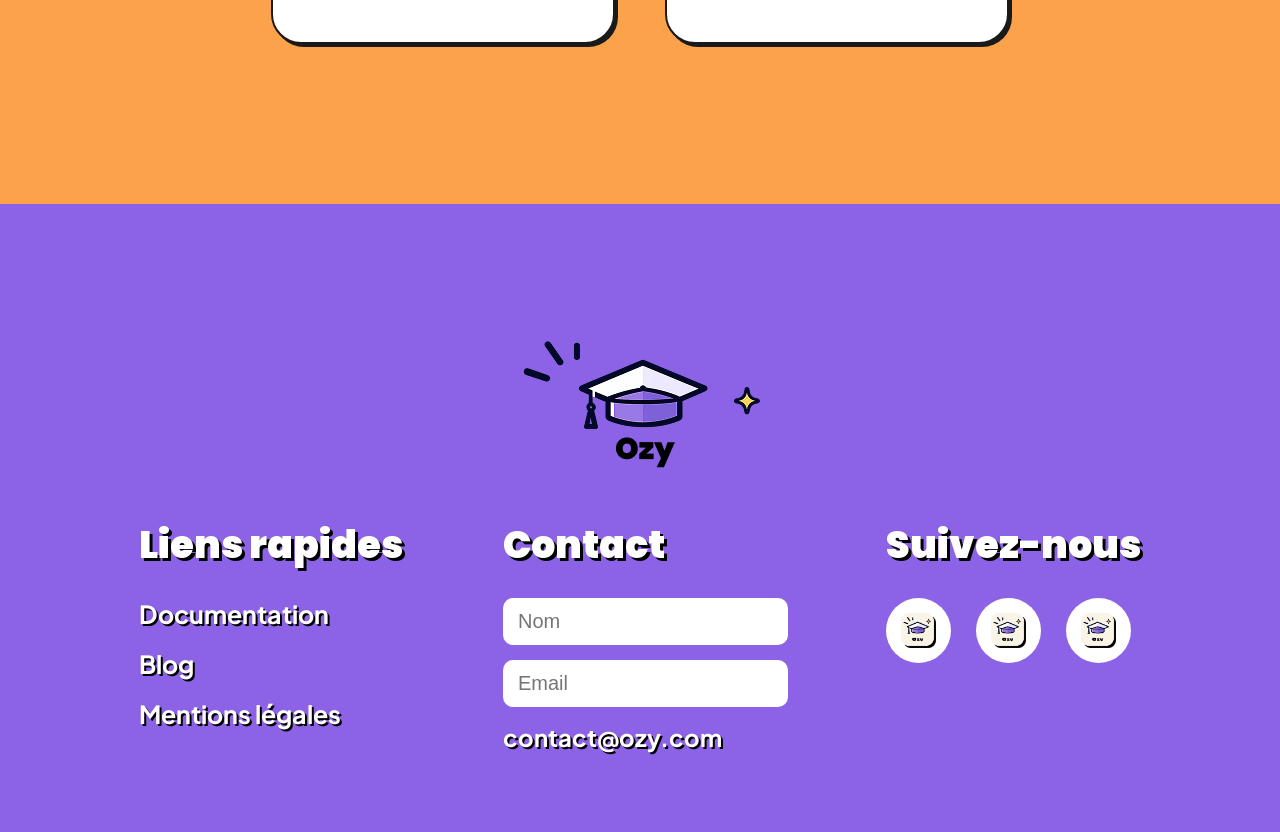
==== commit 0d7d485b: "Add evolution images; refine layout/styles Add two phone mockup images for the app evolution and adj" ====
--- a/doc.html
+++ b/doc.html
@@ -6,9 +6,8 @@
   <meta name="viewport" content="width=device-width" />
   <title>Ozy - Documentation</title>
   <link href="style.css" rel="stylesheet" type="text/css" />
-  <link href="shared.css" rel="stylesheet" type="text/css" />
   <link href="doc.css" rel="stylesheet" type="text/css" />
-  <link rel="shortcut icon" href="assets/logo/Logo-2.png" type="image/x-icon">
+  <link rel="shortcut icon" href="Logo et Favicon/Logo-2.png" type="image/x-icon">
 
 
 
@@ -28,7 +27,7 @@
 
 <body>
   <nav class="navbar">
-    <a href="index.html"><img src="assets/logo/logo-ozy.png" alt=""></a>
+    <a class="logo" href="index.html"><img src="Logo et Favicon/Logo-2.png" alt=""></a>
     <div class="btn-important">
       <a class="btn-doc" href="index.html">Landing Page</a>
       <a href="" class="btn-download">Télécharger</a>
@@ -42,17 +41,17 @@
         <h1>OSE PRENDRE TON AVENIR EN MAIN !</h1>
         <p>Découvre comment Ozy t'accompagne, étape par étape, dans le choix de ta spécialité et de ton orientation.</p>
         <div class="btn-app-div">
-          <a class="btn-app" href=""><img src="assets/misc/image-mathieu.png" alt="">Play Store</a>
-          <a class="btn-app" href=""><img src="assets/misc/image-appStore.png" alt="">Apple Store</a>
-        </div>
-      </div>
-      <img class="telephone" src="assets/features/mockups/accueil.png" alt="">
+          <a class="btn-app" href=""><img src="image-mathieu.png" alt="">Play Store</a>
+          <a class="btn-app" href=""><img src="image-appStore.png" alt="">Apple Store</a>
+        </div>
+      </div>
+      <img class="telephone" src="Image téléphone/accueil.png" alt="">
     </div>
   </header>
 
   <section id="section1">
     <div class="section1-all">
-      <img class="garcon" src="assets/section1/Flux-2026-06-15-15-22-37-(1).png" alt="">
+      <img class="garcon" src="Flux-2026-06-15-15-22-37-(1).png" alt="">
       <div class="section1-texte">
         <p class="theme2">Contexte</p>
         <br>
@@ -69,7 +68,7 @@
       <p class="theme3">Cible et Persona</p>
       <div class="cartes">
         <div class="carte">
-          <img class="cibles" src="assets/personas/cibles/lui.jpg" alt="">
+          <img class="cibles" src="cibles/lui.jpg" alt="">
           <div class="cibles-texte">
             <h1>Mathéo</h1>
             <p>15 ans</p>
@@ -80,7 +79,7 @@
         </div>
 
         <div class="carte">
-          <img class="cibles" src="assets/personas/cibles/zoe.jpeg" alt="">
+          <img class="cibles" src="cibles/zoe.jpeg" alt="">
           <div class="cibles-texte">
             <h1>Zoé</h1>
             <p>16 ans</p>
@@ -93,12 +92,28 @@
 
       <h1 class="nom-persona">Notre Persona </h1>
       <div class="personna-et-texte">
-        <img class="elise" src="assets/personas/télécharger-(3).jpg" alt="">
+        <img class="elise" src="télécharger-(3).jpg" alt="">
         <div class="persona-texte">
           <h1>Élise</h1>
           <p>15 ans</p>
-          <p>“Élève en seconde , Élise cherche à choisir une spécialité adaptée à ses compétences et à son projet
-            professionnel.”</p>
+          <ul class="ul-persona">
+            <p>Objectif</p>
+            <br>
+            <li>Choisir ses spécialités</li>
+            <li>Construire un projet professionnel</li>
+            <br>
+            <p>Profil</p>
+            <br>
+            <li>Élève en seconde</li>
+            <li>Curieuse et travailleuse</li>
+            <li>Intérêts variés (sciences & humaines)</li>
+            <br>
+            <p>Difficultés</p>
+            <br>
+            <li>Indécise sur son orientation</li>
+            <li>Manque de visibilité sur les débouchés</li>
+            Besoin d'être guidée
+          </ul>
         </div>
       </div>
     </div>
@@ -108,7 +123,7 @@
     <div class="section3-all">
       <p class="theme4">Évolutions</p>
       <h1>MAQUETTES & TESTS</h1>
-      <img class="telephone2" src="assets/features/mockups/Evolutions de l'app.png" alt="">
+      <img class="telephone2" src="Image téléphone/EvolutionApp2.png" alt="">
     </div>
   </section>
 
@@ -116,25 +131,25 @@
     <div class="section4-all">
       <p class="theme4">À venir</p>
       <h1>Nos espoirs pour OZY</h1>
-      <div class="cartes">
-        <div class="carte">
+      <div class="section4-cartes">
+        <div class="section4-carte">
+          <img class="espoirs-image" src="Logo et Favicon/smile.png" alt="">
           <div class="espoirs-texte">
-            <img class="stress" src="assets/logo/smile.png" alt="">
             <h1>Moins de stress</h1>
-            <p>Que chaque élève aborde son choix de spécialité avec confiance plutôt qu'avec angoi.</p>
-          </div>
-        </div>
-
-        <div class="carte">
-          <img class="clarté" src="assets/logo/orientation.png" alt="">
+            <p>Que chaque élève aborde son choix de spécialité avec confiance plutôt qu'avec angoisse.</p>
+          </div>
+        </div>
+
+        <div class="section4-carte">
+          <img class="espoirs-image" src="Logo et Favicon/orientation.png" alt="">
           <div class="espoirs-texte">
             <h1>Plus de clarté</h1>
             <p>Que les liens entre spécialités et métiers deviennent évidents pour tous.</p>
           </div>
         </div>
 
-        <div class="carte">
-          <img class="outil" src="assets/logo/add-user.png" alt="">
+        <div class="section4-carte">
+          <img class="espoirs-image" src="Logo et Favicon/add-user.png" alt="">
           <div class="espoirs-texte">
             <h1>Un outil de partage</h1>
             <p>Que les profs et les familles s'en servent aux côtés des élèves.</p>
@@ -150,13 +165,13 @@
       <div class="section5-cartes-all">
       <div class="section5-cartes">
       <div class="section5-carte">
-        <img class="bitmoji" src="assets/team/avatars/magou.png" alt="">
+        <img class="bitmoji" src="bitmoji/magou.png" alt="">
         <h1>Magou</h1>
         <p>Designeuse</p>
         <a target="_blank" href="https://www.linkedin.com/in/magou-soumare-605b793bb?trk=contact-info">LinkedIn</a>
       </div>
       <div class="section5-carte">
-        <img class="bitmoji" src="assets/team/avatars/marieme.png" alt="">
+        <img class="bitmoji" src="bitmoji/marieme.png" alt="">
         <h1>Marième</h1>
         <p>Développeuse</p>
       </div>
@@ -165,13 +180,13 @@
 
     <div class="section5-cartes">
       <div class="section5-carte">
-        <img class="bitmoji" src="assets/team/avatars/mathieu.png" alt="">
+        <img class="bitmoji" src="bitmoji/mathieu.png" alt="">
         <h1>Mathieu</h1>
         <p>Développeur</p>
         <a target="_blank" href="">LinkedIn</a>
       </div>
       <div class="section5-carte">
-        <img class="bitmoji" src="assets/team/avatars/abira.png" alt="">
+        <img class="bitmoji" src="bitmoji/abira.png" alt="">
         <h1>Abira</h1>
         <p>Designeuse</p>
         <a target="_blank" href="https://www.linkedin.com/in/abira-kajendran-2a45b7271/">LinkedIn</a>
@@ -184,7 +199,7 @@
 
   <footer class="footer">
     <div class="logo-footer">
-        <img src="assets/logo/logo-ozy.png" alt="">
+        <img src="logo-ozy.png" alt="">
     </div>
  
     <div class="footer-contenu">
@@ -210,15 +225,15 @@
             <h3>Suivez-nous</h3>
             <div class="reseaux">
                 <a href="#">
-                    <img src="assets/logo/Logo-2.png" alt="Twitter">
+                    <img src="logo-2.png" alt="Twitter">
                 </a>
  
                 <a href="#">
-                    <img src="assets/logo/Logo-2.png" alt="Instagram">
+                    <img src="logo-2.png" alt="Instagram">
                 </a>
  
                 <a href="#">
-                    <img src="assets/logo/Logo-2.png" alt="LinkedIn">
+                    <img src="logo-2.png" alt="LinkedIn">
                 </a>
             </div>
         </div>
--- a/style.css
+++ b/style.css
@@ -22,67 +22,7 @@
   padding: 0;
 }
 
-.navbar{
-  display: flex;
-  padding-top: 0.5em;
-  padding-bottom: 0.5em;
-  padding-left: 3em;
-  padding-right: 3em;
-  justify-content: space-between;
-  align-items: center;
-  border-bottom-left-radius: 20px;
-  border-bottom-right-radius: 20px;
-  background-color: #8c63e6;
-  border: 2.5px solid #1a1a1a;
-  border-top: 0px;
-  font-family: "Plus Jakarta Sans", sans-serif;
-  font-optical-sizing: auto;
-  font-weight: 800;
-  font-style: normal;
-  height: 8vh;
-}
-
-.navbar img{
-    width: 40%;
-    height: 40%;
-}
-
-.navbar h3{
-  font-family: "poppins", sans-serif;
-  font-weight: 800;
-}
-
-.ul-navbar{
-  display: flex;
-  list-style-type: none;
-  gap: 20px;
-  justify-content: space-evenly;
-}
-/* .ul-header{
-    display: flex;
-  list-style-type: none;
-  gap: 32px;
-} */
-
-.navbar a{
-  text-decoration: none;
-  color: black;
-  font-weight: 800;
-}
-
-.btn-doc{
-  background-color: white;
-  padding: 0.5em;
-  border: 2.5px solid #1a1a1a;
-  border-radius: 5px;
-  box-shadow: 3px 3px 0px #1a1a1a;
-}
-.btn-important{
-  display: flex;
-  justify-content: center;
-  align-items: center;
-  gap: 50px;
-}
+
 
 /* h1 {
   font-family : "poppins", sans-serif;
--- a/doc.css
+++ b/doc.css
@@ -1,601 +1,653 @@
-/* Styles spécifiques à doc.html */
-
-body {
-  background-color: antiquewhite;
+/* Le code CSS spécifique à la page de documentation */
+
+
+/* Body */
+
+body{
+    background-color: antiquewhite;
+}
+
+h1, h2, h3{
+    margin: 0;
+}
+
+p{
+    margin: 0;
+    font-weight: 600;
+}
+
+.logo{
+   width: 10%;
 }
 
 /* Header */
-#header {
-  display: flex;
-  justify-content: center;
-  align-items: center;
-  width: 100%;
-  min-height: 100vh;
-  padding: 60px 40px;
-  padding-top: 120px;
-  box-sizing: border-box;
-}
-
-.header-all {
-  display: flex;
-  justify-content: space-between;
-  align-items: center;
-  gap: 60px;
-  max-width: 1400px;
-  width: 100%;
-}
-
-.header-texte {
-  display: flex;
-  flex-direction: column;
-  justify-content: center;
-  align-items: flex-start;
-  gap: 20px;
-  flex: 1;
-}
-
-#header h1 {
-  font-family: 'Poppins', sans-serif;
-  font-size: 3em;
-  font-weight: 900;
-  line-height: 1.2;
-  color: black;
-}
-
-#header p {
-  font-family: 'Poppins', sans-serif;
-  font-size: 1.1em;
-  line-height: 1.6;
-  color: #333;
-}
-
-.btn-app-div {
-  display: flex;
-  gap: 20px;
-  margin-top: 20px;
-}
-
-.telephone {
-  height: 60vh;
-  object-fit: contain;
-}
-
-/* Section 1 - Contexte */
-#section1 {
-  background-color: #8C63E6;
-  display: flex;
-  justify-content: center;
-  align-items: center;
-  width: 100%;
-  min-height: 100vh;
-  padding: 80px 40px;
-  box-sizing: border-box;
-}
-
-.section1-all {
-  display: flex;
-  align-items: center;
-  flex-direction: row;
-  gap: 100px;
-  max-width: 1400px;
-  width: 100%;
-}
-
-.section1-all h1,
-.section1-all .section1-titre {
-  color: black;
-}
-
-#section1 h1 {
-  font-family: 'Poppins', sans-serif;
-  font-size: 2.8em;
-  font-weight: 900;
-  margin-bottom: 30px;
-}
-
-.section1-titre {
-  font-size: 1.1em;
-  line-height: 1.7;
-  max-width: 500px;
-}
-
-.garcon {
-  height: 50vh;
-  object-fit: cover;
-  background-color: white;
-  border: 2.5px solid #1a1a1a;
-  border-radius: 8px;
-  box-shadow: 5px 5px 0px #1a1a1a;
-  flex-shrink: 0;
-}
-
-/* Section 2 - Cibles et Personas */
-#section2 {
-  display: flex;
-  justify-content: center;
-  align-items: center;
-  width: 100%;
-  padding: 80px 40px;
-  box-sizing: border-box;
-  background-color: #66D57E;
-  min-height: fit-content;
-}
-
-.section2-all {
-  display: flex;
-  flex-direction: column;
-  justify-content: center;
-  align-items: center;
-  gap: 60px;
-  max-width: 1200px;
-  width: 100%;
-}
-
-.section2-all h1 {
-  font-family: 'Poppins', sans-serif;
-  font-weight: 900;
-  font-size: 2.5em;
-}
-
-.cartes {
-  display: flex;
-  gap: 50px;
-  justify-content: center;
-  align-items: center;
-  flex-wrap: wrap;
-  width: 100%;
-}
-
-.cartes .carte {
-  display: flex;
-  justify-content: flex-start;
-  align-items: center;
-  gap: 30px;
-  background-color: antiquewhite;
-  padding: 2em;
-  width: 100%;
-  max-width: 550px;
-  border-radius: 20px;
-  border: 2.5px solid #1a1a1a;
-  box-shadow: 5px 5px 0px #1a1a1a;
-  box-sizing: border-box;
-}
-
-.carte h1,
-.carte p {
-  color: black;
-  margin: 0;
-}
-
-.carte h1 {
-  font-family: 'Poppins', sans-serif;
-  font-weight: 900;
-}
-
-.carte p {
-  font-weight: 600;
-  font-size: 0.95em;
-}
-
-.cibles {
-  width: 100px;
-  height: 100px;
-  border-radius: 50%;
-  object-fit: cover;
-  flex-shrink: 0;
-}
-
-.cibles-texte {
-  display: flex;
-  flex-direction: column;
-  justify-content: center;
-  gap: 10px;
-}
-
-.nom-persona {
-  margin-top: 40px;
-  margin-bottom: 40px;
-  font-family: 'Poppins', sans-serif;
-  font-size: 2em;
-  font-weight: 900;
-}
-
-.personna-et-texte {
-  display: flex;
-  justify-content: center;
-  align-items: center;
-  gap: 50px;
-  width: 100%;
-}
-
-.elise {
-  border-radius: 50%;
-  width: 300px;
-  height: 300px;
-  object-fit: cover;
-  border: 2.5px solid #1a1a1a;
-  box-shadow: 5px 5px 0px #1a1a1a;
-  flex-shrink: 0;
-}
-
-.persona-texte {
-  display: flex;
-  flex-direction: column;
-  justify-content: center;
-  gap: 15px;
-  background-color: antiquewhite;
-  padding: 2em;
-  width: 100%;
-  max-width: 500px;
-  border: 2.5px solid #1a1a1a;
-  border-radius: 20px;
-  box-shadow: 5px 5px 0px #1a1a1a;
-}
-
-.persona-texte h1,
-.persona-texte p {
-  color: black;
-  margin: 0;
-  font-family: 'Poppins', sans-serif;
-}
-
-.persona-texte h1 {
-  font-size: 1.8em;
-  font-weight: 900;
-}
-
-.persona-texte p {
-  font-size: 0.95em;
-  font-weight: 600;
-}
-
-/* Section 3 - Évolutions */
-#section3 {
-  display: flex;
-  justify-content: center;
-  align-items: center;
-  width: 100%;
-  min-height: 100vh;
-  padding: 80px 40px;
-  box-sizing: border-box;
-  background-color: #ED5C8D;
-}
-
-.section3-all {
-  display: flex;
-  flex-direction: column;
-  justify-content: center;
-  align-items: center;
-  gap: 40px;
-}
-
-.section3-all h1 {
-  font-family: 'Poppins', sans-serif;
-  font-size: 2.5em;
-  font-weight: 900;
-  margin: 0;
-}
-
-.telephone2 {
-  height: 70vh;
-  width: auto;
-  object-fit: contain;
-}
-
-/* Section 4 - À venir */
-#section4 {
-  display: flex;
-  justify-content: center;
-  align-items: center;
-  width: 100%;
-  padding: 80px 40px;
-  box-sizing: border-box;
-  background-color: #FFFFFF;
-  min-height: fit-content;
-}
-
-.section4-all {
-  display: flex;
-  flex-direction: column;
-  justify-content: center;
-  align-items: center;
-  gap: 50px;
-  max-width: 1200px;
-  width: 100%;
-}
-
-.section4-all h1 {
-  font-family: 'Poppins', sans-serif;
-  font-size: 2.5em;
-  font-weight: 900;
-}
-
-.section4-all .cartes {
-  display: grid;
-  grid-template-columns: repeat(auto-fit, minmax(280px, 1fr));
-  gap: 30px;
-  width: 100%;
-}
-
-.section4-all .carte {
-  background-color: white;
-  padding: 2.5em;
-  border: 2.5px solid #1a1a1a;
-  border-radius: 15px;
-  box-shadow: 5px 5px 0px #1a1a1a;
-  display: flex;
-  flex-direction: column;
-  align-items: center;
-  gap: 20px;
-  transition: all 0.2s ease;
-  min-height: 250px;
-}
-
-.section4-all .carte:hover {
-  transform: translate(-3px, -3px);
-  box-shadow: 8px 8px 0px #1a1a1a;
-}
-
-.espoirs-texte {
-  display: flex;
-  flex-direction: column;
-  align-items: center;
-  gap: 15px;
-  text-align: center;
-}
-
-.section4-all .carte h1 {
-  font-family: 'Poppins', sans-serif;
-  font-size: 1.5em;
-  font-weight: 900;
-  color: black;
-  margin: 0;
-}
-
-.section4-all .carte p {
-  color: #333;
-  font-weight: 600;
-  line-height: 1.5;
-  margin: 0;
-}
-
-.section4-all .stress,
-.section4-all .clarté,
-.section4-all .outil {
-  width: 70px;
-  height: 70px;
-  object-fit: contain;
-}
-
-/* Section 5 - La Team */
-#section5 {
-  display: flex;
-  justify-content: center;
-  align-items: center;
-  width: 100%;
-  padding: 80px 40px;
-  box-sizing: border-box;
-  background-color: #FCA24A;
-  min-height: fit-content;
-}
-
-.section5-all {
-  display: flex;
-  flex-direction: column;
-  justify-content: center;
-  align-items: center;
-  width: 100%;
-  gap: 50px;
-  max-width: 1200px;
-}
-
-.section5-all > p {
-  font-family: 'Poppins', sans-serif;
-}
-
-.section5-cartes-all {
-  display: flex;
-  flex-direction: column;
-  gap: 50px;
-  width: 100%;
-}
-
-.section5-cartes {
-  display: flex;
-  justify-content: center;
-  align-items: center;
-  flex-direction: row;
-  gap: 50px;
-  flex-wrap: wrap;
-}
-
-.section5-carte {
-  display: flex;
-  flex-direction: column;
-  justify-content: center;
-  align-items: center;
-  background-color: white;
-  padding: 2.5em;
-  border: 2.5px solid #1a1a1a;
-  border-radius: 20px;
-  box-shadow: 5px 5px 0px #1a1a1a;
-  transition: all 0.2s ease;
-  min-width: 280px;
-  text-align: center;
-  gap: 15px;
-}
-
-.section5-carte:hover {
-  transform: translate(-3px, -3px);
-  box-shadow: 8px 8px 0px #1a1a1a;
-}
-
-.section5-carte h1 {
-  font-family: 'Poppins', sans-serif;
-  font-weight: 900;
-  font-size: 1.3em;
-  color: black;
-  margin: 0;
-}
-
-.section5-carte p {
-  color: #666;
-  font-weight: 600;
-  margin: 0;
-  font-size: 0.9em;
-}
-
-.section5-carte a {
-  color: #834dff;
-  font-weight: 700;
-  text-decoration: none;
-  transition: all 0.2s ease;
-}
-
-.section5-carte a:hover {
-  color: #5d2e9f;
-  text-decoration: underline;
-}
-
-.bitmoji {
-  width: 150px;
-  height: 150px;
-  object-fit: contain;
-  flex-shrink: 0;
+
+#header{
+    display: flex;
+    justify-content: center;
+    align-items: center;
+    width: 100%;
+    height: 100vh;
+}
+
+.header-all{
+    display: flex;
+    justify-content: space-between;
+    flex-wrap: wrap;
+}
+
+.header-texte{
+    display: flex;
+    flex-direction: column;
+    justify-content: center;
+    align-items: center;
+    gap: 10px;
+    width: 40%; 
+}
+
+.btn-app{
+    display: flex;
+    text-decoration: none;
+    list-style: none;
+    background-color: white;
+    padding: 1em;
+    border: 2.5px solid #1a1a1a;
+    border-radius: 5px;
+    box-shadow: 3px 3px 0px #1a1a1a;
+    color: black;
+    gap: 5px;
+}
+
+.btn-app img{
+    width: 20px;
+    height: 20px;
+}
+
+.btn-app-div{
+    display: flex;
+    gap: 20px;
+}
+
+.telephone{
+    height: 80vh;
+}
+
+.telephone2{
+    height: 100%;
+    height: 80vh;
+}
+
+.theme{
+    background-color: #66D57E;
+    padding: 0.5em;
+    border-radius: 20px;
+    border: 2.5px solid #1a1a1a;
+    color: black;
+    font-weight: 1000;
+    font-size: large;
+}
+
+.theme2{
+    background-color: #FAF4E6;
+    padding: 0.5em;
+    border-radius: 20px;
+    border: 2.5px solid #1a1a1a;
+    display: inline-block;
+    color: black;
+    font-weight: 1000;
+    font-size: large;
+}
+
+.theme3{
+    background-color: #ffffff;
+    padding: 0.5em;
+    border-radius: 20px;
+    border: 2.5px solid #1a1a1a;
+    display: inline-block;
+    color: black;
+    font-weight: 1000;
+    margin-bottom: 5em;
+    font-size: large;
+}
+
+.theme4{
+    background-color: #ffffff;
+    padding: 0.5em;
+    border-radius: 20px;
+    border: 2.5px solid #1a1a1a;
+    display: inline-block;
+    color: black;
+    font-weight: 800;
+    margin-bottom: 1em;
+    font-size: large;
+}
+
+.theme5{
+    background-color: #ffffff;
+    padding: 0.5em;
+    border-radius: 20px;
+    border: 2.5px solid #1a1a1a;
+    display: inline-block;
+    color: black;
+    font-weight: 1000;
+    font-size: large;
+}
+
+/* Contexte */
+
+#section1{
+    background-color: #8C63E6;
+    display: flex;
+    justify-content: center;
+    align-items: center;
+    width: 100%;
+    height: 100vh;
+}
+
+.section1-all{
+    display: flex;
+    align-items: center;
+    flex-direction: row;
+    gap: 100px;
+}
+
+.section1-titre{
+    width: 500px;
+    font-size: larger;
+}
+
+.garcon{
+    height: 50vh;
+    background-color: antiquewhite;
+    border: 2.5px solid #1a1a1a;
+    border-radius: 5px;
+    box-shadow: 3px 3px 0px #1a1a1a;
+}
+
+.section1-all .section1-titre, #section1 h1 {
+    color: rgb(0, 0, 0);
+}
+
+/* Cible et Persona */
+
+#section2{
+    display: flex;
+    justify-content: center;
+    align-items: center;
+    width: 100%;
+    height: fit-content;
+    padding-top: 5em;
+    padding-bottom: 5em;
+    background-color: #66D57E;
+}
+
+.section2-all{
+    display: flex;
+    flex-direction: column;
+    justify-content: center;
+    align-items: center;
+}
+
+.elise{
+    border-radius: 50%;
+    width: 25em;
+    height: 25em;
+    object-fit: cover;
+    border: 2.5px solid #1a1a1a;
+    box-shadow: 3px 3px 0px #1a1a1a;
+} 
+
+.carte{
+    display: flex;
+    
+    justify-content: center;
+    align-items: center;
+    gap: 20px;
+    background-color: antiquewhite;
+    width: 40%;
+    height: 25vh;
+    min-height: fit-content;
+    padding: 2em;
+    border-radius: 30px;
+    border: 2.5px solid #1a1a1a;
+    box-shadow: 3px 3px 0px #1a1a1a;
+}
+.espoirs-image{
+    width: 13%;
+    height: 10vh;
+}
+
+.carte h1,.carte p {
+    color: black;
+}
+
+.cibles{
+    width: 100px;
+    height: 100px;
+    border-radius: 100%;
+    object-fit: cover;
+}
+.cibles-texte{
+    display: flex;
+    flex-direction: column;
+    justify-content: center;
+    gap: 10px;
+    
+}
+
+.cibles-texte h1, .cibles-texte p {
+    color: black;
+}
+
+.cartes{
+    display: flex;
+    gap: 50px;
+    justify-content: center;
+    align-items: center;
+    margin-bottom: 5em;
+    flex-wrap: wrap;
+}
+
+.nom-persona{
+    margin-bottom: 100px;
+}
+
+.personna-et-texte{
+    display: flex;
+    justify-content: center;
+    align-items: center;
+    gap: 50px;
+}
+.persona-texte{
+    display: flex;
+    justify-content: center;
+    gap: 20px;
+    flex-direction: column;
+    background-color: antiquewhite;
+    width: fit-content;
+    height: fit-content;
+    padding: 3em;
+    border: 2.5px solid #1a1a1a;
+    border-radius: 30px;
+    box-shadow: 3px 3px 0px #1a1a1a;
+}
+.ul-persona{
+    padding: 0;
+    
+    font-family: "Plus Jakarta Sans", sans-serif;
+}
+
+
+/* L'évolution de l'app */
+
+#section3{
+    display: flex;
+    justify-content: center;
+    align-items: center;
+    width: 100%;
+    height: fit-content;
+    padding-top: 5em;
+    padding-bottom: 5em;
+    background-color: #ED5C8D;
+}
+.section3-all{
+    display: flex;
+    flex-direction: column;
+    justify-content: center;
+    align-items: center;
+}
+.section3-all h1{
+    margin-bottom: 2em;
+}
+
+/* à venir */
+
+#section4{
+    display: flex;
+    justify-content: center;
+    align-items: center;
+    width: 100%;
+    height: fit-content;
+    padding-top: 5em;
+    padding-bottom: 5em;
+}
+.section4-all{
+    display: flex;
+    flex-direction: column;
+    justify-content: center;
+    align-items: center;
+}
+.section4-cartes{
+    display: flex;
+    justify-content: center;
+    align-items: center;
+    flex-direction: row;
+    gap: 50px;
+    flex-wrap: wrap;
+}
+.section4-carte{
+    background-color: white;
+    border: 2.5px solid #1a1a1a;
+    border-radius: 30px;
+    box-shadow: 3px 3px 0px #1a1a1a;
+    padding: 2em;
+
+}
+
+
+
+
+
+
+/* La team */
+
+#section5{
+    display: flex;
+    justify-content: center;
+    align-items: center;
+    width: 100%;
+    height: fit-content;
+    padding-top: 5em;
+    padding-bottom: 5em;
+    background-color: #FCA24A;
+}
+.section5-all{
+    display: flex;
+    flex-direction: column;
+    justify-content: center;
+    align-items: center;
+    width: 100%;
+    height: fit-content;
+    padding-top: 5em;
+    padding-bottom: 5em;
+    gap: 50px;
+}
+.section5-cartes{
+    display: flex;
+    justify-content: center;
+    align-items: center;
+    flex-direction: row;
+    gap: 50px;
+}
+.section5-cartes-all{
+    display: flex;
+    flex-direction: column;
+    gap: 50px;
+}
+
+.section5-carte{
+    display: flex;
+    flex-direction: column;
+    justify-content: center;
+    align-items: center;
+    width: 40%;
+    height: 20vh;
+    background-color: white;
+    padding: 5em;
+    border: 2.5px solid #1a1a1a;
+    border-radius: 30px;
+    box-shadow: 3px 3px 0px #1a1a1a;
+    
+}
+
+.bitmoji{
+    width: 100%;
+    height: 20vh;
 }
 
 /* Footer */
-.footer {
-  background-color: #8C63E6;
-  padding: 60px 40px;
-  box-sizing: border-box;
-  color: white;
-}
-
-/* Responsive */
-@media (max-width: 768px) {
-  #header {
-    padding: 40px 20px;
-  }
-
-  .header-all {
-    flex-direction: column;
-    gap: 30px;
-  }
-
-  .header-texte {
-    align-items: center;
-    text-align: center;
-  }
-
-  #header h1 {
-    font-size: 2em;
-  }
-
-  .telephone {
-    width: 100%;
-    height: auto;
-    max-height: 40vh;
-  }
-
-  #section1 {
-    padding: 60px 20px;
-  }
-
-  .section1-all {
-    flex-direction: column;
-    gap: 40px;
-  }
-
-  .garcon {
-    width: 100%;
-    height: 30vh;
-  }
-
-  #section2 {
-    padding: 60px 20px;
-  }
-
-  .cartes {
-    flex-direction: column;
-  }
-
-  .cartes .carte {
-    max-width: 100%;
-  }
-
-  .personna-et-texte {
-    flex-direction: column;
-    gap: 30px;
-  }
-
-  .elise {
-    width: 200px;
-    height: 200px;
-  }
-
-  .persona-texte {
-    max-width: 100%;
-  }
-
-  #section3 {
-    padding: 60px 20px;
-  }
-
-  .telephone2 {
-    width: 100%;
-    height: auto;
-    max-height: 40vh;
-  }
-
-  #section4 {
-    padding: 60px 20px;
-  }
-
-  .section4-all .cartes {
-    grid-template-columns: 1fr;
-  }
-
-  #section5 {
-    padding: 60px 20px;
-  }
-
-  .section5-cartes {
-    flex-direction: column;
-  }
-
-  .section5-carte {
-    min-width: 100%;
-  }
-
-  .bitmoji {
-    width: 120px;
-    height: 120px;
-  }
-}
-
-@media (max-width: 1024px) {
-  #header {
-    padding: 40px 20px;
-  }
-
-  .header-all {
-    gap: 30px;
-  }
-
-  #section1 {
-    padding: 60px 20px;
-  }
-
-  .section1-all {
-    gap: 40px;
-  }
-
-  .personna-et-texte {
-    gap: 30px;
-  }
-
-  .section5-cartes {
-    gap: 30px;
-  }
-}
+
+.footer{
+    background-color: #8C63E6;
+    display: flex;
+    justify-content: center;
+    align-items: center;
+    width: 100%;
+    height: fit-content;
+    padding-top: 5em;
+    padding-bottom: 5em;
+    flex-direction: column;
+}
+.footer-contenu {
+    display: flex;
+    justify-content: center;
+    color: white;
+    gap: 100px;
+    width: 100%;
+}
+.logo-footer{
+    display: flex;
+    justify-content: center;
+    align-items: center;
+    padding-bottom: 3em;
+    padding-top: 3em;
+}
+ 
+
+ 
+.colonne h3 {
+    font-size: 38px;
+    font-weight: 900;
+    margin-bottom: 25px;
+    text-shadow: 3px 3px 0px black;
+}
+ 
+ 
+.colonne ul {
+    list-style: none;
+    padding: 0;
+}
+ 
+.colonne ul li {
+    margin-bottom: 18px;
+}
+ 
+.colonne ul li a {
+    color: white;
+    text-decoration: none;
+    font-size: 25px;
+    font-weight: 700;
+    text-shadow: 2px 2px 0px black;
+}
+ 
+ 
+.colonne form {
+    display: flex;
+    flex-direction: column;
+    gap: 15px;
+}
+ 
+.colonne input {
+    width: 90%;
+    padding: 12px 15px;
+    border-radius: 10px;
+    border: none;
+    font-size: 20px;
+}
+ 
+.colonne p {
+    margin-top: 15px;
+    font-size: 24px;
+    font-weight: 700;
+    text-shadow: 2px 2px 0px black;
+}
+ 
+ 
+.reseaux {
+    display: flex;
+    gap: 25px;
+    align-items: center;
+}
+ 
+.reseaux a {
+    width: 65px;
+    height: 65px;
+    background-color: white;
+    border-radius: 50%;
+    display: flex;
+    justify-content: center;
+    align-items: center;
+}
+ 
+.reseaux img {
+    width: 35px;
+    height: 35px;
+}
+ 
+
+
+
+
+
+
+
+
+
+
+
+
+
+
+
+
+
+
+/* Format téléphone PAS TOUCHER     */
+
+@media (max-width :768px) {
+    .header-all{
+        flex-direction: column;
+        justify-content: center;
+        align-items: center;
+        gap: 50px;
+        
+    }
+    .header-texte{
+        text-align: center;
+        width: 80%;
+    }
+    .telephone{
+        width: 40%;
+        height: 40vh;
+    }
+    .section1-all{
+        flex-direction: column;
+    }
+    .section1-texte{
+        display: flex;
+        flex-direction: column;
+        justify-content: center;
+        align-items: center;
+    }
+    .section1-titre{
+        text-align: center;
+        width: 90%;
+    }
+    .garcon{
+        width: 60%;
+        height: 35vh;
+    }
+    .telephone2{
+        width: 60%;
+        height: 20vh;
+    }
+    .carte{
+        width: 80%;
+        height: 30vh;
+    }
+    .cartes{
+        flex-direction: column;
+        flex-wrap: wrap;
+    }
+    .personna-et-texte{
+        flex-direction: column;
+    }
+    .persona-texte{
+        width: 80%;
+        min-height: fit-content;
+    
+}
+.section4-carte{
+    width: 80%;
+}
+    /* #section5{
+        height: 200vh;
+    } */
+    .section5-cartes{
+        flex-direction: column;
+    }
+    .footer-contenu{
+        flex-direction: column;
+        justify-content: center;
+        align-items: center;
+    }
+}
+
+@media screen and (min-width: 768px) and (max-width: 1024px) {
+    .header-all{
+        flex-direction: column;
+        justify-content: center;
+        align-items: center;
+        gap: 50px;
+        
+    }
+    .header-texte{
+        text-align: center;
+        width: 80%;
+    }
+    .telephone{
+        width: 40%;
+        height: 40vh;
+    }
+    .section1-all{
+        flex-direction: column;
+    }
+    .section1-texte{
+        display: flex;
+        flex-direction: column;
+        justify-content: center;
+        align-items: center;
+    }
+    .section1-titre{
+        text-align: center;
+        width: 90%;
+    }
+    .garcon{
+        width: 60%;
+        height: 35vh;
+    }
+    .telephone2{
+        width: 60%;
+        height: 20vh;
+    }
+    #section2{
+        height: 200vh;;
+    }
+    .carte{
+        width: 80%;
+        height: 30vh;
+    }
+    .cartes{
+        flex-direction: column;
+        flex-wrap: wrap;
+    }
+    .personna-et-texte{
+        flex-direction: column;
+    }
+    .persona-texte{
+        width: 80%;
+        height: 20vh;
+    
+}
+    /* #section5{
+        height: 200vh;
+    } */
+    .section5-cartes{
+        flex-direction: column;
+    }
+    .footer-contenu{
+        flex-direction: column;
+        justify-content: center;
+        align-items: center;
+    }
+}
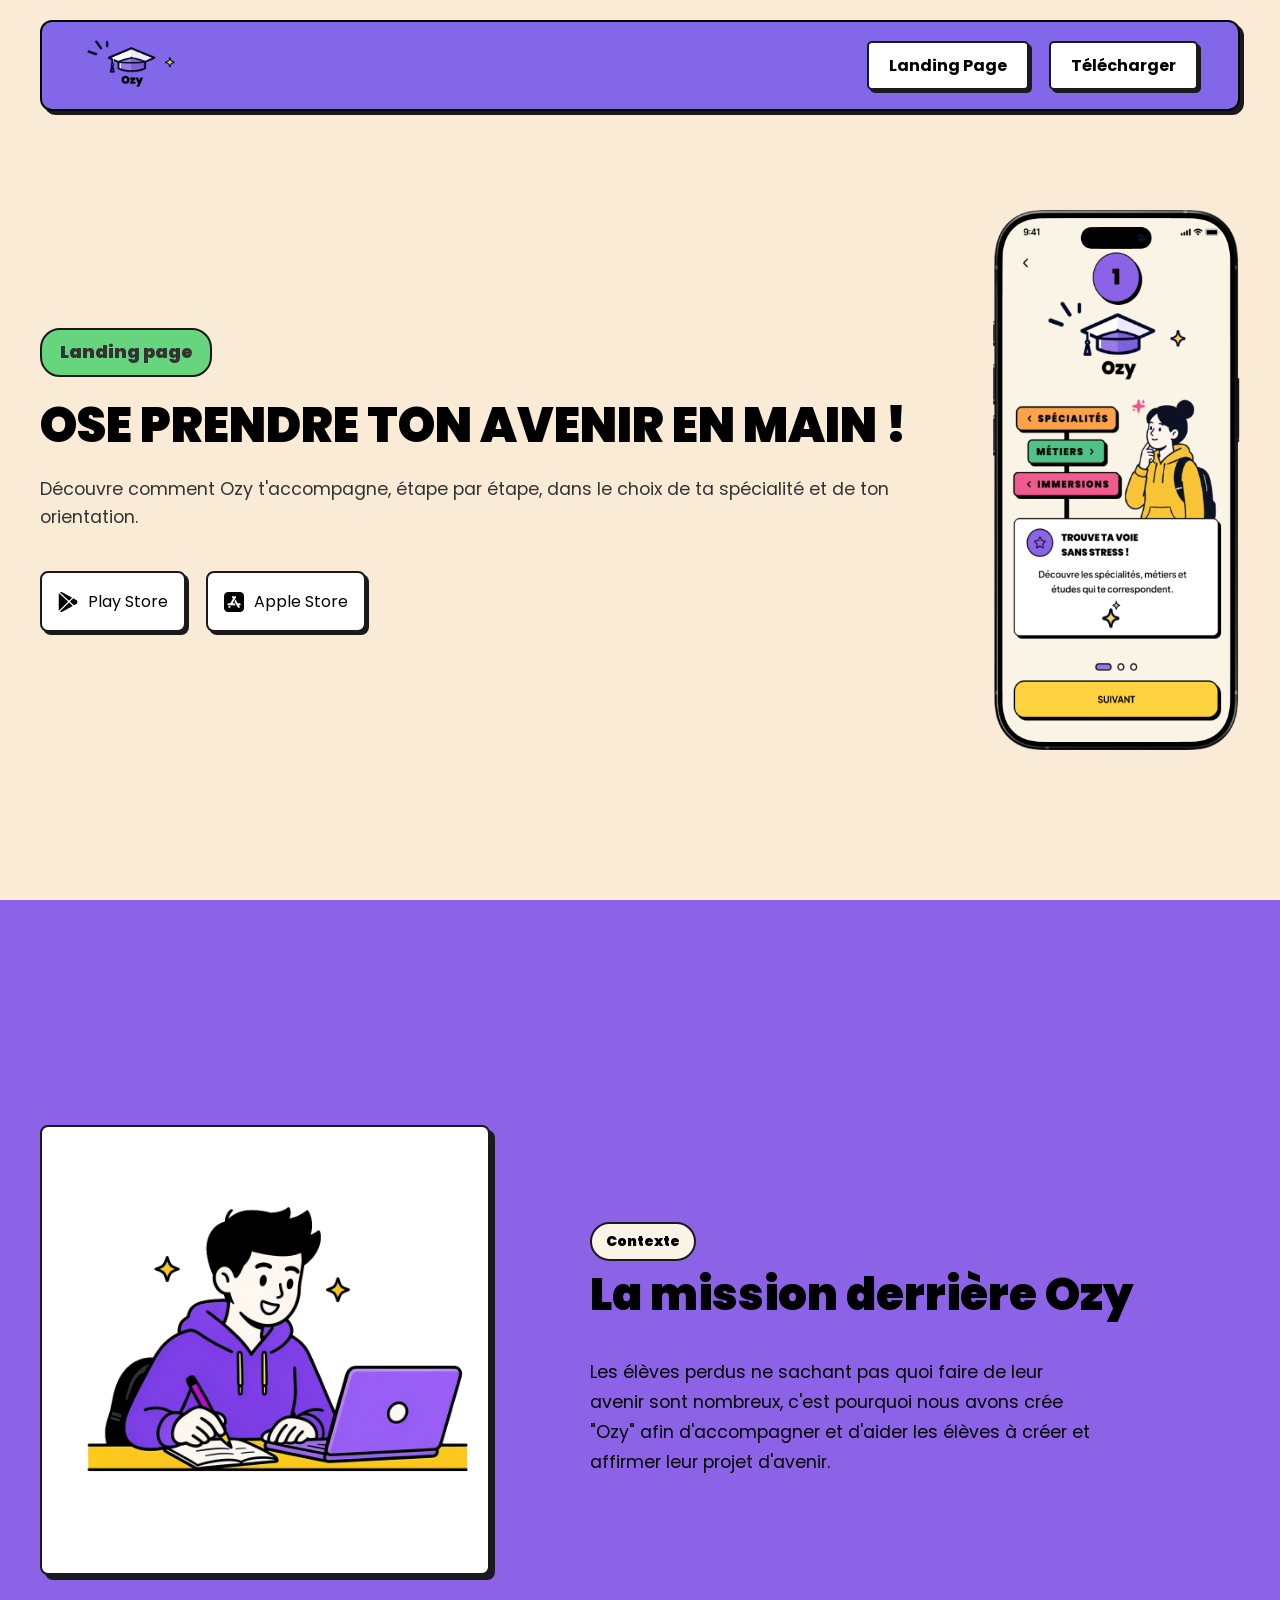
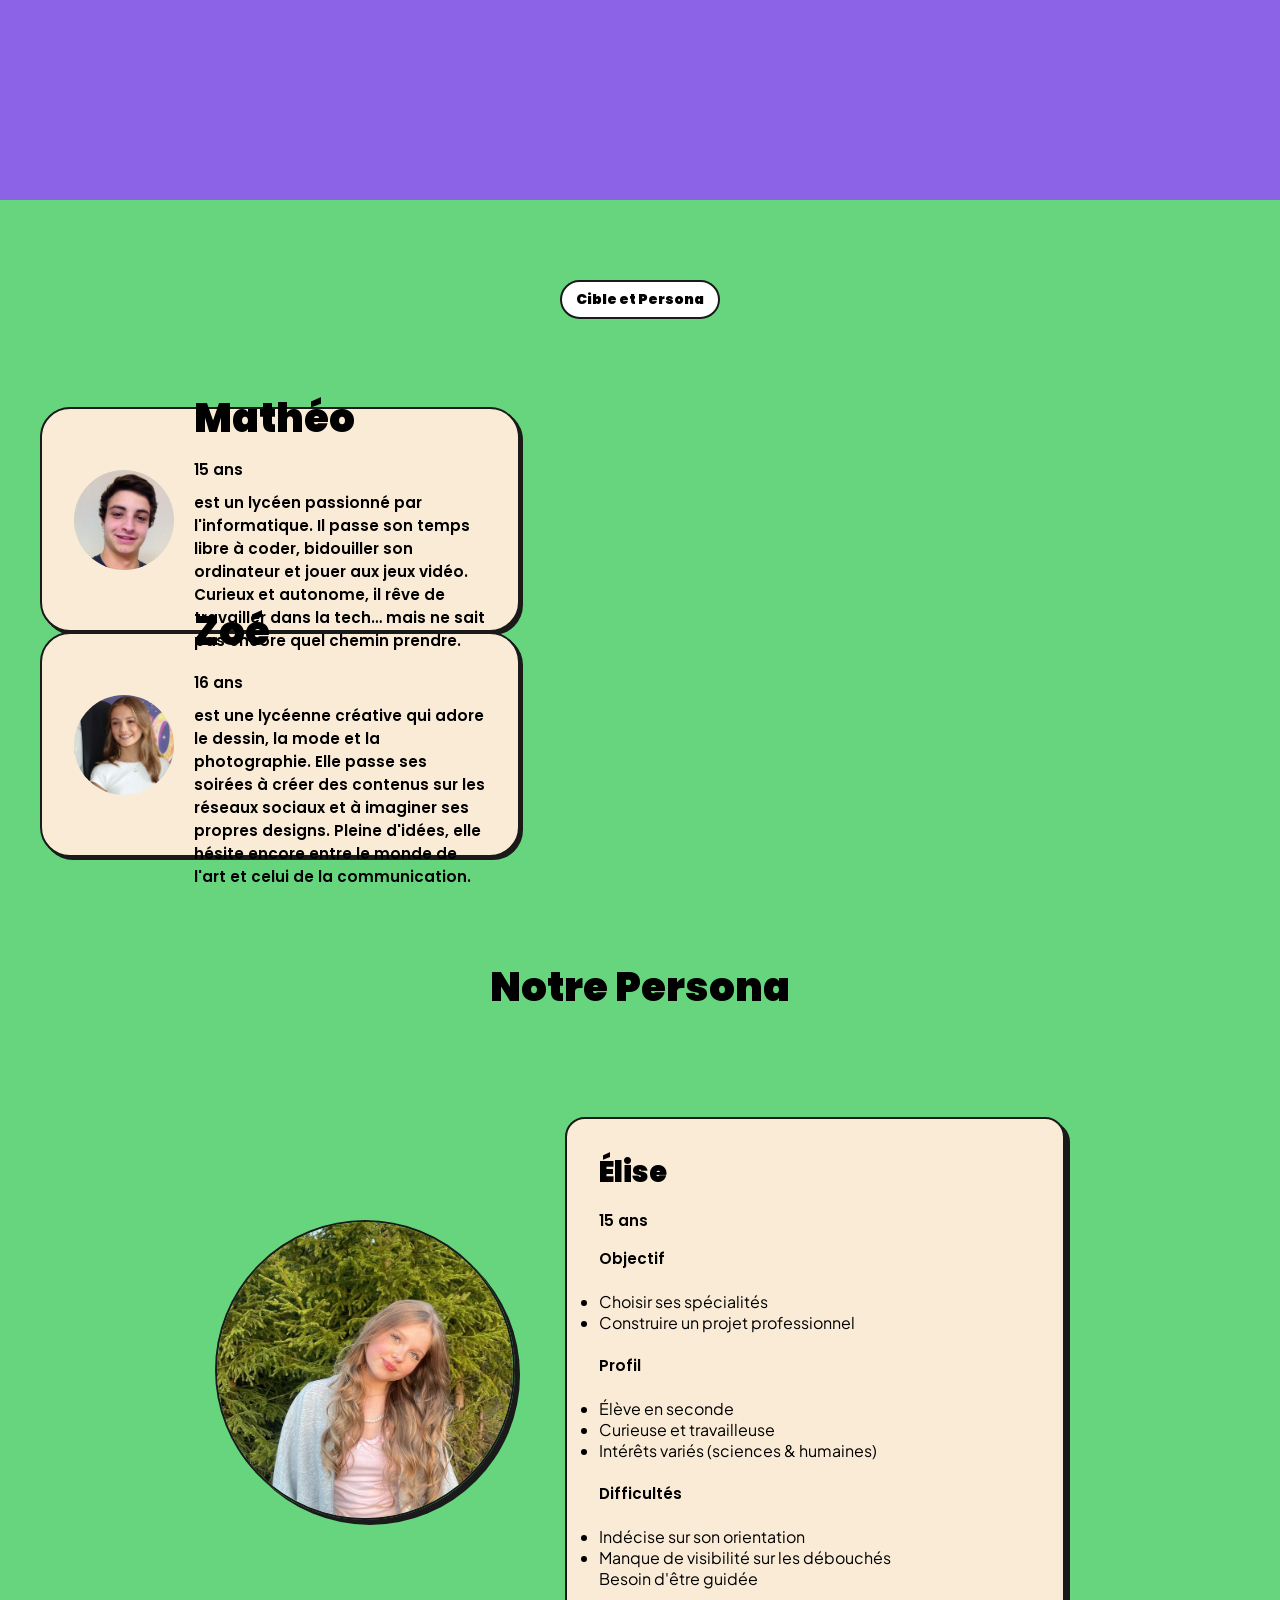
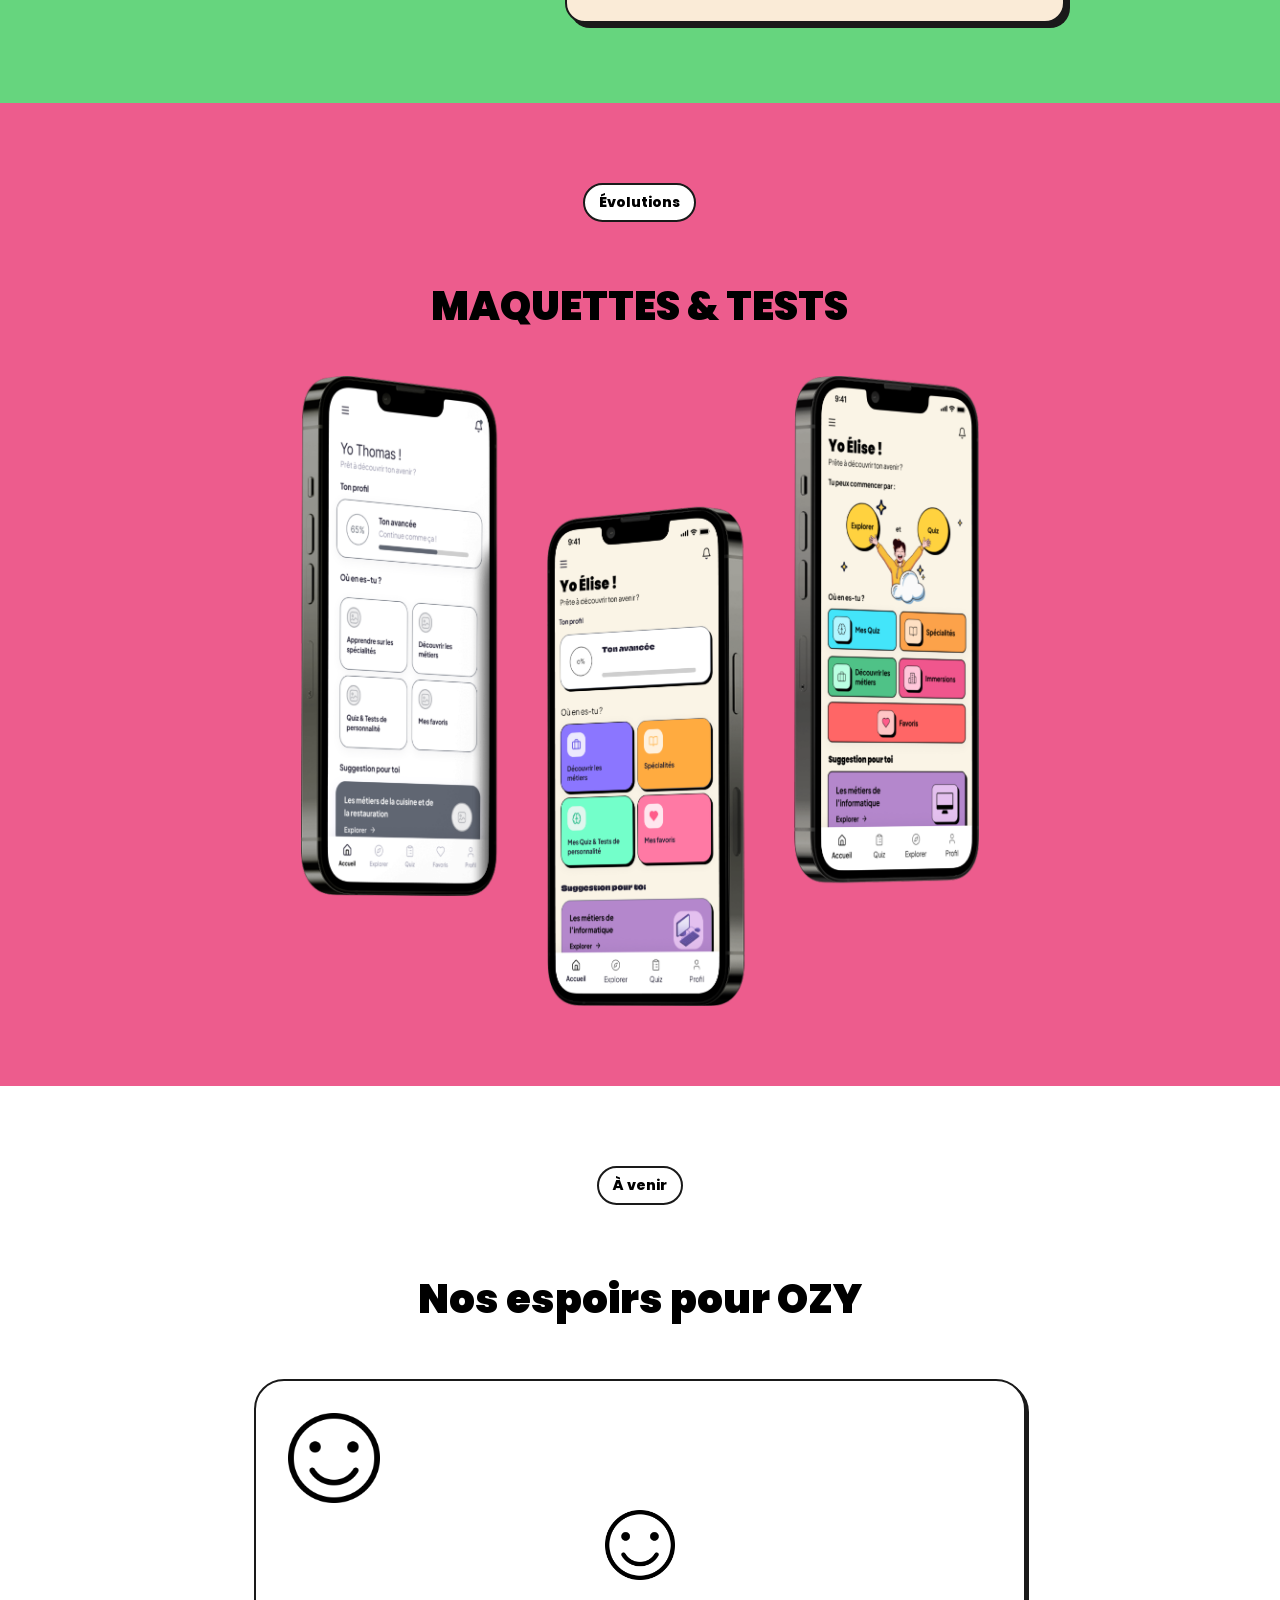
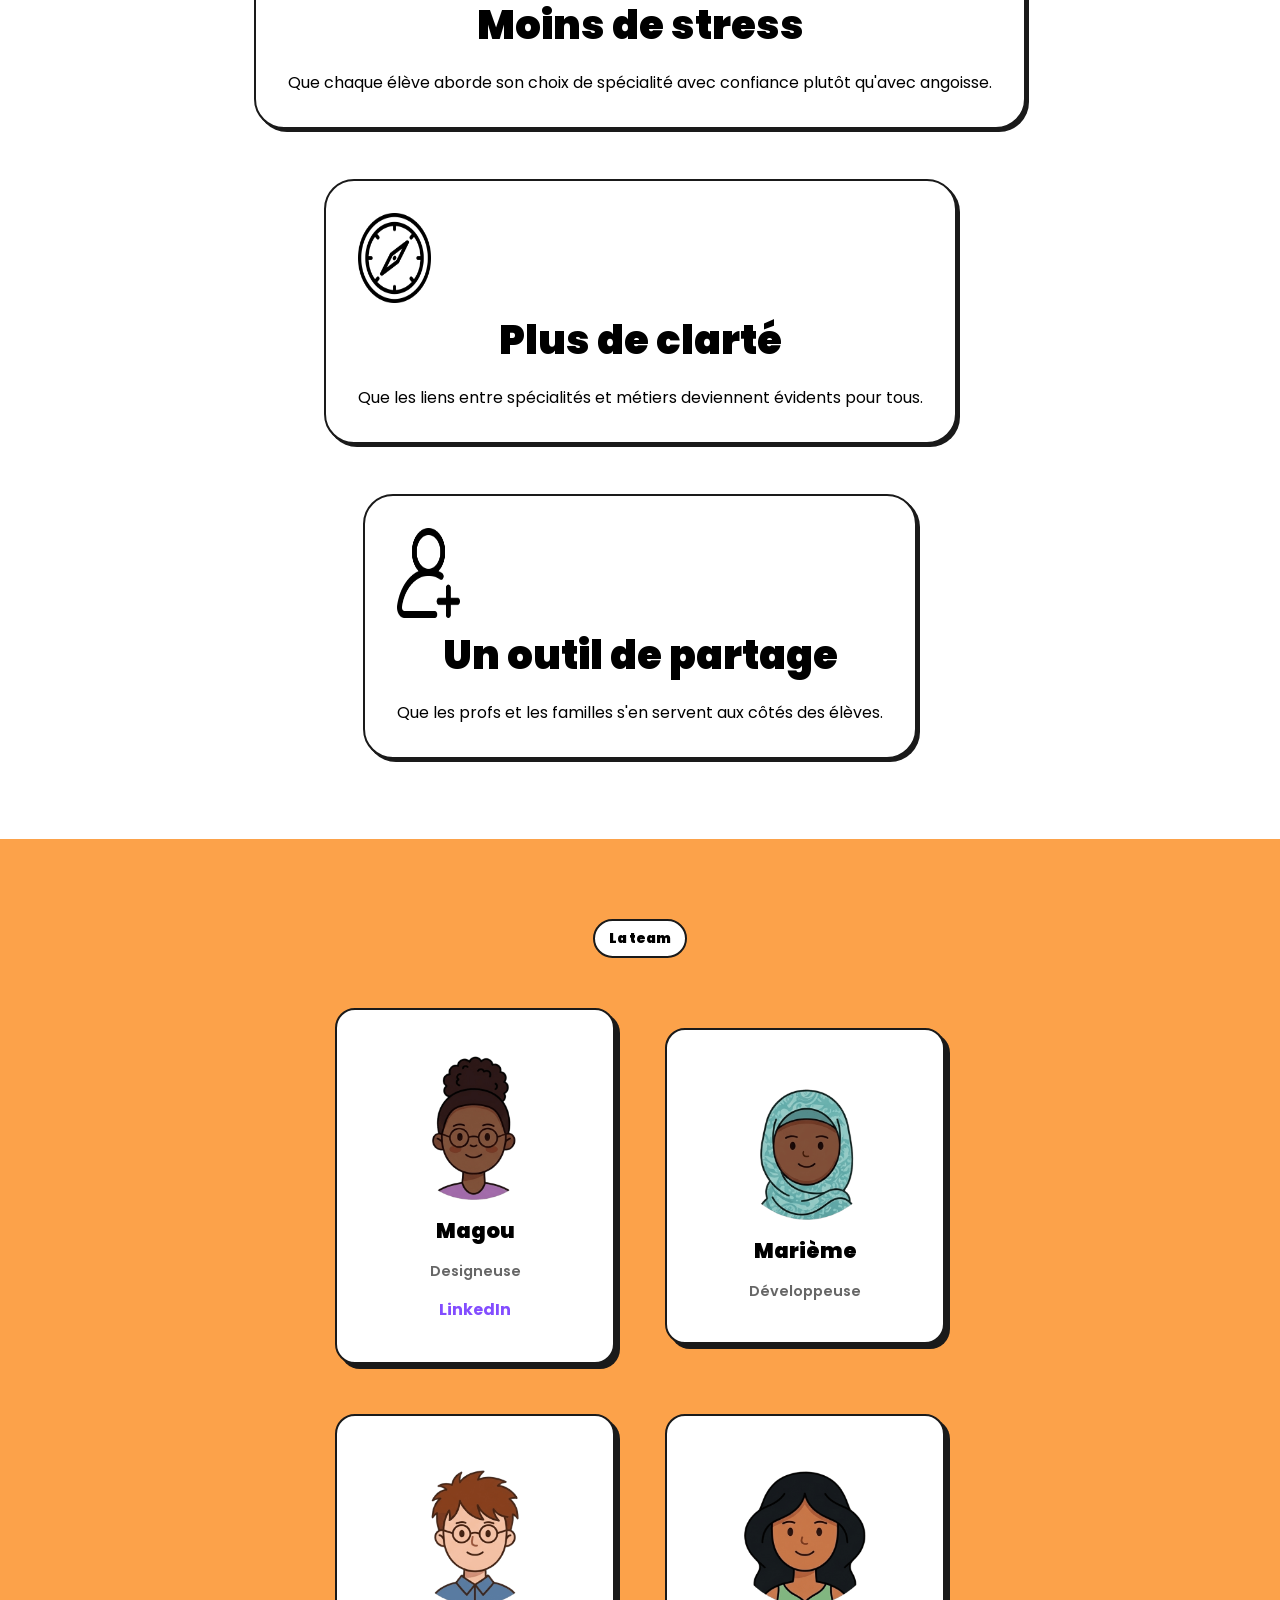
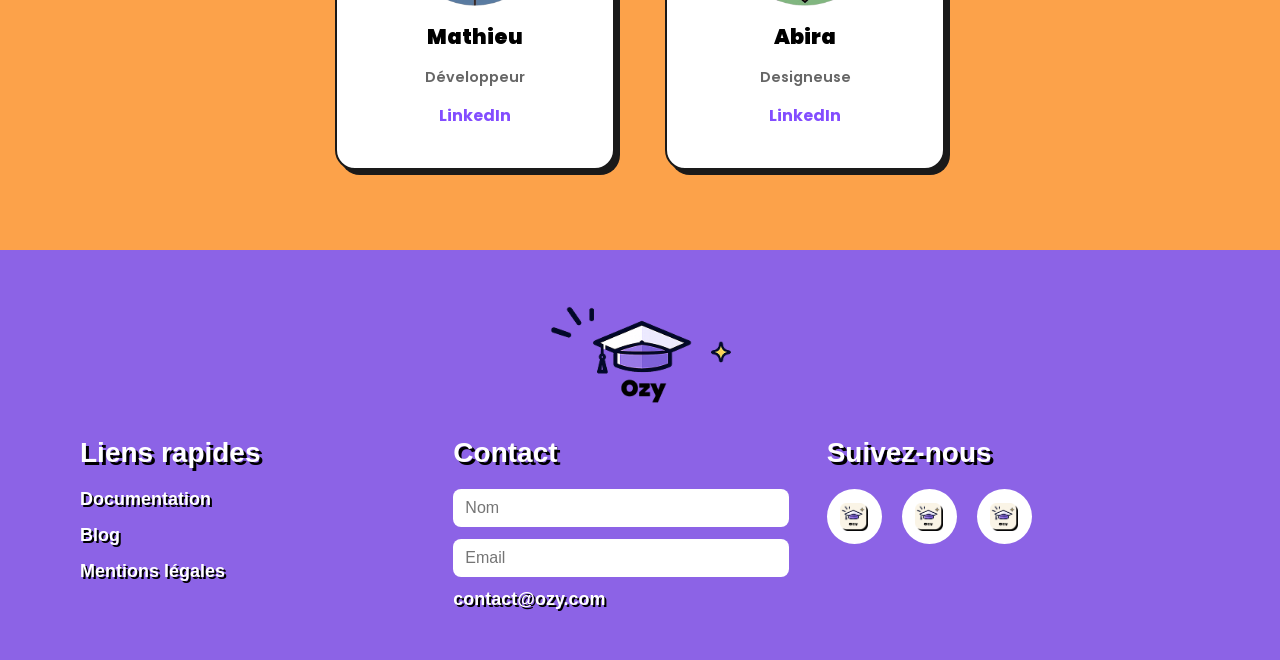
==== commit c470925b: "Fix: chemins images doc.html + retire margin-top:200px (merge)" ====
--- a/doc.html
+++ b/doc.html
@@ -6,8 +6,9 @@
   <meta name="viewport" content="width=device-width" />
   <title>Ozy - Documentation</title>
   <link href="style.css" rel="stylesheet" type="text/css" />
+  <link href="shared.css" rel="stylesheet" type="text/css" />
   <link href="doc.css" rel="stylesheet" type="text/css" />
-  <link rel="shortcut icon" href="Logo et Favicon/Logo-2.png" type="image/x-icon">
+  <link rel="shortcut icon" href="assets/logo/Logo-2.png" type="image/x-icon">
 
 
 
@@ -27,7 +28,7 @@
 
 <body>
   <nav class="navbar">
-    <a class="logo" href="index.html"><img src="Logo et Favicon/Logo-2.png" alt=""></a>
+    <a href="index.html"><img src="assets/logo/logo-ozy.png" alt=""></a>
     <div class="btn-important">
       <a class="btn-doc" href="index.html">Landing Page</a>
       <a href="" class="btn-download">Télécharger</a>
@@ -41,17 +42,17 @@
         <h1>OSE PRENDRE TON AVENIR EN MAIN !</h1>
         <p>Découvre comment Ozy t'accompagne, étape par étape, dans le choix de ta spécialité et de ton orientation.</p>
         <div class="btn-app-div">
-          <a class="btn-app" href=""><img src="image-mathieu.png" alt="">Play Store</a>
-          <a class="btn-app" href=""><img src="image-appStore.png" alt="">Apple Store</a>
-        </div>
-      </div>
-      <img class="telephone" src="Image téléphone/accueil.png" alt="">
+          <a class="btn-app" href=""><img src="assets/misc/image-mathieu.png" alt="">Play Store</a>
+          <a class="btn-app" href=""><img src="assets/misc/image-appStore.png" alt="">Apple Store</a>
+        </div>
+      </div>
+      <img class="telephone" src="assets/features/mockups/accueil.png" alt="">
     </div>
   </header>
 
   <section id="section1">
     <div class="section1-all">
-      <img class="garcon" src="Flux-2026-06-15-15-22-37-(1).png" alt="">
+      <img class="garcon" src="assets/section1/Flux-2026-06-15-15-22-37-(1).png" alt="">
       <div class="section1-texte">
         <p class="theme2">Contexte</p>
         <br>
@@ -68,7 +69,7 @@
       <p class="theme3">Cible et Persona</p>
       <div class="cartes">
         <div class="carte">
-          <img class="cibles" src="cibles/lui.jpg" alt="">
+          <img class="cibles" src="assets/personas/cibles/lui.jpg" alt="">
           <div class="cibles-texte">
             <h1>Mathéo</h1>
             <p>15 ans</p>
@@ -79,7 +80,7 @@
         </div>
 
         <div class="carte">
-          <img class="cibles" src="cibles/zoe.jpeg" alt="">
+          <img class="cibles" src="assets/personas/cibles/zoe.jpeg" alt="">
           <div class="cibles-texte">
             <h1>Zoé</h1>
             <p>16 ans</p>
@@ -92,7 +93,7 @@
 
       <h1 class="nom-persona">Notre Persona </h1>
       <div class="personna-et-texte">
-        <img class="elise" src="télécharger-(3).jpg" alt="">
+        <img class="elise" src="assets/personas/télécharger-(3).jpg" alt="">
         <div class="persona-texte">
           <h1>Élise</h1>
           <p>15 ans</p>
@@ -123,7 +124,7 @@
     <div class="section3-all">
       <p class="theme4">Évolutions</p>
       <h1>MAQUETTES & TESTS</h1>
-      <img class="telephone2" src="Image téléphone/EvolutionApp2.png" alt="">
+      <img class="telephone2" src="assets/features/mockups/EvolutionApp2.png" alt="">
     </div>
   </section>
 
@@ -133,15 +134,16 @@
       <h1>Nos espoirs pour OZY</h1>
       <div class="section4-cartes">
         <div class="section4-carte">
-          <img class="espoirs-image" src="Logo et Favicon/smile.png" alt="">
+          <img class="espoirs-image" src="assets/logo/smile.png" alt="">
           <div class="espoirs-texte">
+            <img class="stress" src="assets/logo/smile.png" alt="">
             <h1>Moins de stress</h1>
             <p>Que chaque élève aborde son choix de spécialité avec confiance plutôt qu'avec angoisse.</p>
           </div>
         </div>
 
         <div class="section4-carte">
-          <img class="espoirs-image" src="Logo et Favicon/orientation.png" alt="">
+          <img class="espoirs-image" src="assets/logo/orientation.png" alt="">
           <div class="espoirs-texte">
             <h1>Plus de clarté</h1>
             <p>Que les liens entre spécialités et métiers deviennent évidents pour tous.</p>
@@ -149,7 +151,7 @@
         </div>
 
         <div class="section4-carte">
-          <img class="espoirs-image" src="Logo et Favicon/add-user.png" alt="">
+          <img class="espoirs-image" src="assets/logo/add-user.png" alt="">
           <div class="espoirs-texte">
             <h1>Un outil de partage</h1>
             <p>Que les profs et les familles s'en servent aux côtés des élèves.</p>
@@ -165,13 +167,13 @@
       <div class="section5-cartes-all">
       <div class="section5-cartes">
       <div class="section5-carte">
-        <img class="bitmoji" src="bitmoji/magou.png" alt="">
+        <img class="bitmoji" src="assets/team/avatars/magou.png" alt="">
         <h1>Magou</h1>
         <p>Designeuse</p>
         <a target="_blank" href="https://www.linkedin.com/in/magou-soumare-605b793bb?trk=contact-info">LinkedIn</a>
       </div>
       <div class="section5-carte">
-        <img class="bitmoji" src="bitmoji/marieme.png" alt="">
+        <img class="bitmoji" src="assets/team/avatars/marieme.png" alt="">
         <h1>Marième</h1>
         <p>Développeuse</p>
       </div>
@@ -180,13 +182,13 @@
 
     <div class="section5-cartes">
       <div class="section5-carte">
-        <img class="bitmoji" src="bitmoji/mathieu.png" alt="">
+        <img class="bitmoji" src="assets/team/avatars/mathieu.png" alt="">
         <h1>Mathieu</h1>
         <p>Développeur</p>
         <a target="_blank" href="">LinkedIn</a>
       </div>
       <div class="section5-carte">
-        <img class="bitmoji" src="bitmoji/abira.png" alt="">
+        <img class="bitmoji" src="assets/team/avatars/abira.png" alt="">
         <h1>Abira</h1>
         <p>Designeuse</p>
         <a target="_blank" href="https://www.linkedin.com/in/abira-kajendran-2a45b7271/">LinkedIn</a>
@@ -199,7 +201,7 @@
 
   <footer class="footer">
     <div class="logo-footer">
-        <img src="logo-ozy.png" alt="">
+        <img src="assets/logo/logo-ozy.png" alt="">
     </div>
  
     <div class="footer-contenu">
@@ -225,15 +227,15 @@
             <h3>Suivez-nous</h3>
             <div class="reseaux">
                 <a href="#">
-                    <img src="logo-2.png" alt="Twitter">
+                    <img src="assets/logo/Logo-2.png" alt="Twitter">
                 </a>
  
                 <a href="#">
-                    <img src="logo-2.png" alt="Instagram">
+                    <img src="assets/logo/Logo-2.png" alt="Instagram">
                 </a>
  
                 <a href="#">
-                    <img src="logo-2.png" alt="LinkedIn">
+                    <img src="assets/logo/Logo-2.png" alt="LinkedIn">
                 </a>
             </div>
         </div>
--- a/style.css
+++ b/style.css
@@ -1,4 +1,4 @@
-:root{
+:root {
   --height-section: 92vh;
 }
 
@@ -9,267 +9,7 @@
   padding: 0;
 }
 
-p, a {
-    font-family: "Plus Jakarta Sans", sans-serif;
-}
-
-h1, h2, h3 {
-    font-family: "poppins", sans-serif;
-}
-
-body{
+body {
   margin: 0;
   padding: 0;
 }
-
-
-
-/* h1 {
-  font-family : "poppins", sans-serif;
-  letter-spacing: 0.1em;
-  line-height: 90%;
-  font-size: 4em;
-  font-weight: 900;
- 
-}
-
-#paragraphe{
-  font-family : "poppins", sans-serif;
-  font-weight: 900;
-  color : #834dff;
-}
-
-#header{
-  background-color: beige;
-  display: flex;
-  justify-content: center;
-  align-items: center;
-  width: 100%;
-  height: 110vh;
-  overflow: hidden;
-}
-
-/* img{
-  
-} */
-
-/* a{
-  text-decoration: none;
-  color: black;
-  font-weight: 800;
-}
-
-.lien{
-  display: flex;
-  flex-direction: column;
-  justify-content: center;
-  width: 40%;
-
-}
-
-
-
-.head{
-  display: flex;
-  flex-direction: row;
-  justify-content: space-around;
-}
-
-.section1{
-  display: flex;
-flex-direction: row;
-gap: 40px;
-
-}
-
-.p{
-  text-align: center;
-}
-
-#section1{
-  display: flex;
-  flex-direction: column;
-  background-color: #8C63E6;
-  max-width: 100%;
-  min-height: 110vh;
-  justify-content: center;
-  align-items: center;
-  padding: 0%;
-  margin:0px ;
-  justify-content: space-evenly;
-}
-strong{}
-
-.elise{
-    border-radius: 100%;
-    height: 1%;
-    width: 50%;
-}
-
-header img{
-  max-width: 100%;
-  width: 500px;
-  height: 500px;    
-  display: block;
-  
-}
-#section2{
-  display: flex;
-  flex-direction: column;
-  justify-content: center;
-  align-items: center;
-  max-width: 100%;
-  min-height: 110vh;
-  background-color: #66D57E;
-}
-#section3{
-  display: flex;
-  flex-direction: column;
-  justify-content: center;
-  align-items: center;
-  max-width: 100%;
-  min-height: 130vh;
-  flex-wrap: wrap;
-  background-color: #ED5C8D;
-}
-.section{
-    display: flex;
-    flex-direction: column;
-    align-items: center;
-    justify-content: center;
-    gap: 50px;
-}
-
-
-#section1 h2{
-  font-family : "poppins", sans-serif;
-  letter-spacing: 0.1em;
-  font-weight: 900;
-  color : black;
-}
-
-#contenue-persona{
-  display: flex;
-  flex-direction: column;
-  justify-content: center;
-}
-.persona{
-  display: flex;
-  gap: 20px;
-}
-
-
-
-.card{
-    display: flex;
-    flex-direction: row;
-    align-items: center;
-    gap: 20px;
-        justify-content: space-evenly;
-}
-
-.fonctionnalité{
-    background: #c152c1;
-    padding: 80px 60px;
-    text-align: center;
-}
-.card-fonctionnalités{
-    display: grid;
-    grid-template-columns: repeat(3, 260px);
-    justify-content: center;
-    gap: 25px;
-}
-.forme-card{
-  background-color: white;
-    height: 180px;
-    padding: 30px 25px;
-    border: 4px solid black;
-    border-radius: 22px;
-    box-shadow: 8px 8px black;
-    text-align: left;
-}
-
-
-
-.card-elise {
-    background-color: #FDF0F3; 
-}
-.card-profs {
-    background-color: #EEEDFC; 
-}
-.avatar {
-    width: 90px;
-    height: 90px;
-    background-color: #ffffff;
-    border: 2px solid #000000;
-    border-radius: 50%;
-    display: flex;
-    justify-content: center;
-    align-items: center;
-    font-weight: 800;
-    font-size: 22px;
-    color: #000000;
-    margin-bottom: 20px;
-}
-.card-titre {
-    font-size: 22px;
-    font-weight: 800;
-    color: #000000;
-    margin-bottom: 4px;
-}
-.card-sub{
-    font-size: 14px;
-    color: #666666;
-    font-weight: 400;
-    margin-bottom: 20px;
-}
-.card-text {
-    font-size: 15px;
-    color: #333333;
-    line-height: 1.5;
-    font-weight: 400;
-    max-width: 320px;
-}
-.personas {
-    text-align: center;
-    
-    background-color: #f6eaed;
-}
-.cards-container {
-    display: flex;
-    flex-direction: row;
-    justify-content: center;
-    gap: 32px;
-   
-}
-
-.section5{
-  background-color: #66D57E;
-}
-.section5 h3{
-  text-align: center;
-}
-.section0{
-  background-color: ;
-}
-.mission-card{
-  display: flex;
-  flex-direction: row;
-  align-items: center;
-}
-.image-container {
-
-  display: flex;
-  justify-content: center;
-  align-items: center;
-}
-.image-container img {
-  width: 100%;
-  max-width: 220px;
-  height: auto;
-  
-}
-.content-container{
-  display: flex;
- flex-direction: column;
-} */
--- a/shared.css
+++ b/shared.css
@@ -0,0 +1,325 @@
+/* Styles partagés entre index et doc */
+
+* {
+  margin: 0;
+  padding: 0;
+  box-sizing: border-box;
+}
+
+body {
+  font-family: 'Poppins', sans-serif;
+}
+
+h1, h2, h3 {
+  margin: 0;
+}
+
+p {
+  margin: 0;
+}
+
+a {
+  text-decoration: none;
+  color: inherit;
+}
+
+/* ─────────────────────────────────────────────────────── */
+/* CONTAINER — aligne sur la largeur de la nav            */
+/* ─────────────────────────────────────────────────────── */
+
+.container {
+  width: 100%;
+  max-width: 1200px;
+  margin: 0 auto;
+  padding: 0 40px;
+  box-sizing: border-box;
+}
+
+/* ─────────────────────────────────────────────────────── */
+/* NAVBAR                                                  */
+/* ─────────────────────────────────────────────────────── */
+
+.navbar {
+  position: fixed;
+  top: 20px;
+  left: 50%;
+  transform: translateX(-50%);
+  display: flex;
+  justify-content: space-between;
+  align-items: center;
+  padding: 15px 40px;
+  max-width: 1200px;
+  width: calc(100% - 80px);
+  box-sizing: border-box;
+  background-color: #8268E8;
+  border: 2px solid black;
+  border-radius: 12px;
+  box-shadow: 4px 4px 0px #1a1a1a;
+  z-index: 100;
+}
+
+.navbar a img {
+  height: 50px;
+  width: auto;
+}
+
+.btn-important {
+  display: flex;
+  gap: 20px;
+  align-items: center;
+}
+
+.btn-doc,
+.btn-download {
+  padding: 10px 20px;
+  background-color: white;
+  border: 2.5px solid #1a1a1a;
+  border-radius: 5px;
+  font-weight: 700;
+  color: black;
+  cursor: pointer;
+  transition: all 0.2s ease;
+  box-shadow: 3px 3px 0px #1a1a1a;
+}
+
+.btn-doc:hover,
+.btn-download:hover {
+  transform: translate(-2px, -2px);
+  box-shadow: 4px 4px 0px black;
+}
+
+/* ─────────────────────────────────────────────────────── */
+/* FOOTER                                                  */
+/* ─────────────────────────────────────────────────────── */
+
+.footer {
+  display: flex;
+  flex-direction: column;
+  justify-content: center;
+  align-items: center;
+  width: 100%;
+  padding-top: 50px;
+  padding-bottom: 50px;
+  color: white;
+  background-color: #8C63E6;
+  font-family: 'Arial', sans-serif;
+}
+
+.footer-contenu {
+  display: flex;
+  justify-content: space-around;
+  align-items: flex-start;
+  width: 100%;
+  max-width: 1200px;
+  padding: 0 40px;
+}
+
+.colonne {
+  flex: 1;
+}
+
+.colonne h3 {
+  font-size: 28px;
+  font-weight: 900;
+  margin-bottom: 20px;
+  text-shadow: 3px 3px 0px black;
+}
+
+.colonne ul {
+  list-style: none;
+  padding: 0;
+}
+
+.colonne ul li {
+  margin-bottom: 15px;
+}
+
+.colonne ul li a {
+  color: white;
+  text-decoration: none;
+  font-size: 18px;
+  font-weight: 700;
+  text-shadow: 2px 2px 0px black;
+}
+
+.colonne form {
+  display: flex;
+  flex-direction: column;
+  gap: 12px;
+}
+
+.colonne input {
+  width: 90%;
+  padding: 10px 12px;
+  border-radius: 8px;
+  border: none;
+  font-size: 16px;
+}
+
+.colonne p {
+  margin-top: 12px;
+  font-size: 18px;
+  font-weight: 700;
+  text-shadow: 2px 2px 0px black;
+}
+
+.reseaux {
+  display: flex;
+  gap: 20px;
+  align-items: center;
+}
+
+.reseaux a {
+  width: 55px;
+  height: 55px;
+  background-color: white;
+  border-radius: 50%;
+  display: flex;
+  justify-content: center;
+  align-items: center;
+  transition: all 0.2s ease;
+}
+
+.reseaux a:hover {
+  transform: scale(1.1);
+}
+
+.reseaux img {
+  width: 28px;
+  height: 28px;
+}
+
+.logo-footer {
+  text-align: center;
+  margin-bottom: 30px;
+}
+
+.logo-footer img {
+  width: 200px;
+  height: auto;
+}
+
+/* ─────────────────────────────────────────────────────── */
+/* THEME BADGES (labels colorés)                          */
+/* ─────────────────────────────────────────────────────── */
+
+.theme,
+.theme2,
+.theme3,
+.theme4,
+.theme5 {
+  padding: 0.5em 1em;
+  border-radius: 20px;
+  border: 2.5px solid #1a1a1a;
+  display: inline-block;
+  color: black;
+  font-weight: 900;
+  font-size: 14px;
+}
+
+.theme {
+  background-color: #66D57E;
+}
+
+.theme2 {
+  background-color: #FAF4E6;
+}
+
+.theme3 {
+  background-color: #ffffff;
+  margin-bottom: 2em;
+  font-weight: 900;
+}
+
+.theme4 {
+  background-color: #ffffff;
+  margin-bottom: 1em;
+  font-weight: 800;
+}
+
+.theme5 {
+  background-color: #ffffff;
+}
+
+/* ─────────────────────────────────────────────────────── */
+/* BUTTONS & INTERACTIONS                                 */
+/* ─────────────────────────────────────────────────────── */
+
+.btn-app {
+  display: flex;
+  text-decoration: none;
+  list-style: none;
+  background-color: white;
+  padding: 1em;
+  border: 2.5px solid #1a1a1a;
+  border-radius: 8px;
+  box-shadow: 3px 3px 0px #1a1a1a;
+  color: black;
+  gap: 10px;
+  align-items: center;
+  justify-content: center;
+  transition: all 0.15s ease;
+  cursor: pointer;
+}
+
+.btn-app:hover {
+  transform: translate(-2px, -2px);
+  box-shadow: 5px 5px 0px #1a1a1a;
+}
+
+.btn-app:active {
+  transform: translate(2px, 2px);
+  box-shadow: 1px 1px 0px #1a1a1a;
+}
+
+.btn-app img {
+  width: 20px;
+  height: 20px;
+}
+
+/* ─────────────────────────────────────────────────────── */
+/* RESPONSIVE                                             */
+/* ─────────────────────────────────────────────────────── */
+
+@media (max-width: 768px) {
+  .navbar {
+    flex-direction: column;
+    gap: 15px;
+    padding: 15px 20px;
+  }
+
+  .navbar a img {
+    height: 40px;
+  }
+
+  .btn-important {
+    flex-direction: column;
+    width: 100%;
+  }
+
+  .btn-doc,
+  .btn-download {
+    width: 100%;
+    text-align: center;
+  }
+
+  .footer-contenu {
+    flex-direction: column;
+    align-items: center;
+    gap: 30px;
+    padding: 0 20px;
+  }
+
+  .colonne {
+    text-align: center;
+    width: 100%;
+  }
+
+  .colonne h3 {
+    font-size: 24px;
+  }
+
+  .colonne ul li a {
+    font-size: 16px;
+  }
+}
--- a/doc.css
+++ b/doc.css
@@ -1,213 +1,151 @@
-/* Le code CSS spécifique à la page de documentation */
-
-
-/* Body */
-
-body{
-    background-color: antiquewhite;
-}
-
-h1, h2, h3{
-    margin: 0;
-}
-
-p{
-    margin: 0;
-    font-weight: 600;
-}
-
-.logo{
-   width: 10%;
+/* Styles spécifiques à doc.html */
+
+body {
+  background-color: antiquewhite;
 }
 
 /* Header */
-
-#header{
-    display: flex;
-    justify-content: center;
-    align-items: center;
-    width: 100%;
-    height: 100vh;
-}
-
-.header-all{
-    display: flex;
-    justify-content: space-between;
-    flex-wrap: wrap;
-}
-
-.header-texte{
-    display: flex;
-    flex-direction: column;
-    justify-content: center;
-    align-items: center;
-    gap: 10px;
-    width: 40%; 
-}
-
-.btn-app{
-    display: flex;
-    text-decoration: none;
-    list-style: none;
-    background-color: white;
-    padding: 1em;
-    border: 2.5px solid #1a1a1a;
-    border-radius: 5px;
-    box-shadow: 3px 3px 0px #1a1a1a;
-    color: black;
-    gap: 5px;
-}
-
-.btn-app img{
-    width: 20px;
-    height: 20px;
-}
-
-.btn-app-div{
-    display: flex;
-    gap: 20px;
-}
-
-.telephone{
-    height: 80vh;
-}
-
-.telephone2{
-    height: 100%;
-    height: 80vh;
-}
-
-.theme{
-    background-color: #66D57E;
-    padding: 0.5em;
-    border-radius: 20px;
-    border: 2.5px solid #1a1a1a;
-    color: black;
-    font-weight: 1000;
-    font-size: large;
-}
-
-.theme2{
-    background-color: #FAF4E6;
-    padding: 0.5em;
-    border-radius: 20px;
-    border: 2.5px solid #1a1a1a;
-    display: inline-block;
-    color: black;
-    font-weight: 1000;
-    font-size: large;
-}
-
-.theme3{
-    background-color: #ffffff;
-    padding: 0.5em;
-    border-radius: 20px;
-    border: 2.5px solid #1a1a1a;
-    display: inline-block;
-    color: black;
-    font-weight: 1000;
-    margin-bottom: 5em;
-    font-size: large;
-}
-
-.theme4{
-    background-color: #ffffff;
-    padding: 0.5em;
-    border-radius: 20px;
-    border: 2.5px solid #1a1a1a;
-    display: inline-block;
-    color: black;
-    font-weight: 800;
-    margin-bottom: 1em;
-    font-size: large;
-}
-
-.theme5{
-    background-color: #ffffff;
-    padding: 0.5em;
-    border-radius: 20px;
-    border: 2.5px solid #1a1a1a;
-    display: inline-block;
-    color: black;
-    font-weight: 1000;
-    font-size: large;
-}
-
-/* Contexte */
-
-#section1{
-    background-color: #8C63E6;
-    display: flex;
-    justify-content: center;
-    align-items: center;
-    width: 100%;
-    height: 100vh;
-}
-
-.section1-all{
-    display: flex;
-    align-items: center;
-    flex-direction: row;
-    gap: 100px;
-}
-
-.section1-titre{
-    width: 500px;
-    font-size: larger;
-}
-
-.garcon{
-    height: 50vh;
-    background-color: antiquewhite;
-    border: 2.5px solid #1a1a1a;
-    border-radius: 5px;
-    box-shadow: 3px 3px 0px #1a1a1a;
-}
-
-.section1-all .section1-titre, #section1 h1 {
-    color: rgb(0, 0, 0);
-}
-
-/* Cible et Persona */
-
-#section2{
-    display: flex;
-    justify-content: center;
-    align-items: center;
-    width: 100%;
-    height: fit-content;
-    padding-top: 5em;
-    padding-bottom: 5em;
-    background-color: #66D57E;
-}
-
-.section2-all{
-    display: flex;
-    flex-direction: column;
-    justify-content: center;
-    align-items: center;
-}
-
-.elise{
-    border-radius: 50%;
-    width: 25em;
-    height: 25em;
-    object-fit: cover;
-    border: 2.5px solid #1a1a1a;
-    box-shadow: 3px 3px 0px #1a1a1a;
-} 
+#header {
+  display: flex;
+  justify-content: center;
+  align-items: center;
+  width: 100%;
+  min-height: 100vh;
+  padding: 60px 40px;
+  padding-top: 120px;
+  box-sizing: border-box;
+}
+
+.header-all {
+  display: flex;
+  justify-content: space-between;
+  align-items: center;
+  gap: 60px;
+  max-width: 1400px;
+  width: 100%;
+}
+
+.header-texte {
+  display: flex;
+  flex-direction: column;
+  justify-content: center;
+  align-items: flex-start;
+  gap: 20px;
+  flex: 1;
+}
+
+#header h1 {
+  font-family: 'Poppins', sans-serif;
+  font-size: 3em;
+  font-weight: 900;
+  line-height: 1.2;
+  color: black;
+}
+
+#header p {
+  font-family: 'Poppins', sans-serif;
+  font-size: 1.1em;
+  line-height: 1.6;
+  color: #333;
+}
+
+.btn-app-div {
+  display: flex;
+  gap: 20px;
+  margin-top: 20px;
+}
+
+.telephone {
+  height: 60vh;
+  object-fit: contain;
+}
+
+/* Section 1 - Contexte */
+#section1 {
+  background-color: #8C63E6;
+  display: flex;
+  justify-content: center;
+  align-items: center;
+  width: 100%;
+  min-height: 100vh;
+  padding: 80px 40px;
+  box-sizing: border-box;
+}
+
+.section1-all {
+  display: flex;
+  align-items: center;
+  flex-direction: row;
+  gap: 100px;
+  max-width: 1400px;
+  width: 100%;
+}
+
+.section1-all h1,
+.section1-all .section1-titre {
+  color: black;
+}
+
+#section1 h1 {
+  font-family: 'Poppins', sans-serif;
+  font-size: 2.8em;
+  font-weight: 900;
+  margin-bottom: 30px;
+}
+
+.section1-titre {
+  font-size: 1.1em;
+  line-height: 1.7;
+  max-width: 500px;
+}
+
+.garcon {
+  height: 50vh;
+  object-fit: cover;
+  background-color: white;
+  border: 2.5px solid #1a1a1a;
+  border-radius: 8px;
+  box-shadow: 5px 5px 0px #1a1a1a;
+  flex-shrink: 0;
+}
+
+/* Section 2 - Cibles et Personas */
+#section2 {
+  display: flex;
+  justify-content: center;
+  align-items: center;
+  width: 100%;
+  padding: 80px 40px;
+  box-sizing: border-box;
+  background-color: #66D57E;
+  min-height: fit-content;
+}
+
+.section2-all {
+  display: flex;
+  flex-direction: column;
+  justify-content: center;
+  align-items: center;
+  gap: 60px;
+  max-width: 1200px;
+  width: 100%;
+}
+
+.section2-all h1 {
+  font-family: 'Poppins', sans-serif;
+  font-weight: 900;
+  font-size: 2.5em;
+}
 
 .carte{
     display: flex;
-    
     justify-content: center;
     align-items: center;
     gap: 20px;
     background-color: antiquewhite;
+    padding: 2em;
     width: 40%;
     height: 25vh;
-    min-height: fit-content;
-    padding: 2em;
     border-radius: 30px;
     border: 2.5px solid #1a1a1a;
     box-shadow: 3px 3px 0px #1a1a1a;
@@ -217,59 +155,92 @@
     height: 10vh;
 }
 
-.carte h1,.carte p {
-    color: black;
-}
-
-.cibles{
-    width: 100px;
-    height: 100px;
-    border-radius: 100%;
-    object-fit: cover;
-}
-.cibles-texte{
-    display: flex;
-    flex-direction: column;
-    justify-content: center;
-    gap: 10px;
-    
-}
-
-.cibles-texte h1, .cibles-texte p {
-    color: black;
-}
-
-.cartes{
-    display: flex;
-    gap: 50px;
-    justify-content: center;
-    align-items: center;
-    margin-bottom: 5em;
-    flex-wrap: wrap;
-}
-
-.nom-persona{
-    margin-bottom: 100px;
-}
-
-.personna-et-texte{
-    display: flex;
-    justify-content: center;
-    align-items: center;
-    gap: 50px;
-}
-.persona-texte{
-    display: flex;
-    justify-content: center;
-    gap: 20px;
-    flex-direction: column;
-    background-color: antiquewhite;
-    width: fit-content;
-    height: fit-content;
-    padding: 3em;
-    border: 2.5px solid #1a1a1a;
-    border-radius: 30px;
-    box-shadow: 3px 3px 0px #1a1a1a;
+.carte h1,
+.carte p {
+  color: black;
+  margin: 0;
+}
+
+.carte h1 {
+  font-family: 'Poppins', sans-serif;
+  font-weight: 900;
+}
+
+.carte p {
+  font-weight: 600;
+  font-size: 0.95em;
+}
+
+.cibles {
+  width: 100px;
+  height: 100px;
+  border-radius: 50%;
+  object-fit: cover;
+  flex-shrink: 0;
+}
+
+.cibles-texte {
+  display: flex;
+  flex-direction: column;
+  justify-content: center;
+  gap: 10px;
+}
+
+.nom-persona {
+  margin-top: 40px;
+  margin-bottom: 40px;
+  font-family: 'Poppins', sans-serif;
+  font-size: 2em;
+  font-weight: 900;
+}
+
+.personna-et-texte {
+  display: flex;
+  justify-content: center;
+  align-items: center;
+  gap: 50px;
+  width: 100%;
+}
+
+.elise {
+  border-radius: 50%;
+  width: 300px;
+  height: 300px;
+  object-fit: cover;
+  border: 2.5px solid #1a1a1a;
+  box-shadow: 5px 5px 0px #1a1a1a;
+  flex-shrink: 0;
+}
+
+.persona-texte {
+  display: flex;
+  flex-direction: column;
+  justify-content: center;
+  gap: 15px;
+  background-color: antiquewhite;
+  padding: 2em;
+  width: 100%;
+  max-width: 500px;
+  border: 2.5px solid #1a1a1a;
+  border-radius: 20px;
+  box-shadow: 5px 5px 0px #1a1a1a;
+}
+
+.persona-texte h1,
+.persona-texte p {
+  color: black;
+  margin: 0;
+  font-family: 'Poppins', sans-serif;
+}
+
+.persona-texte h1 {
+  font-size: 1.8em;
+  font-weight: 900;
+}
+
+.persona-texte p {
+  font-size: 0.95em;
+  font-weight: 600;
 }
 .ul-persona{
     padding: 0;
@@ -278,38 +249,107 @@
 }
 
 
-/* L'évolution de l'app */
-
-#section3{
-    display: flex;
-    justify-content: center;
-    align-items: center;
-    width: 100%;
-    height: fit-content;
-    padding-top: 5em;
-    padding-bottom: 5em;
-    background-color: #ED5C8D;
-}
-.section3-all{
-    display: flex;
-    flex-direction: column;
-    justify-content: center;
-    align-items: center;
-}
-.section3-all h1{
-    margin-bottom: 2em;
-}
-
-/* à venir */
-
-#section4{
-    display: flex;
-    justify-content: center;
-    align-items: center;
-    width: 100%;
-    height: fit-content;
-    padding-top: 5em;
-    padding-bottom: 5em;
+/* Section 3 - Évolutions */
+#section3 {
+  display: flex;
+  justify-content: center;
+  align-items: center;
+  width: 100%;
+  min-height: 100vh;
+  padding: 80px 40px;
+  box-sizing: border-box;
+  background-color: #ED5C8D;
+}
+
+.section3-all {
+  display: flex;
+  flex-direction: column;
+  justify-content: center;
+  align-items: center;
+  gap: 40px;
+}
+
+.section3-all h1 {
+  font-family: 'Poppins', sans-serif;
+  font-size: 2.5em;
+  font-weight: 900;
+  margin: 0;
+}
+
+.telephone2 {
+  height: 70vh;
+  width: auto;
+  object-fit: contain;
+}
+
+/* Section 4 - À venir */
+#section4 {
+  display: flex;
+  justify-content: center;
+  align-items: center;
+  width: 100%;
+  padding: 80px 40px;
+  box-sizing: border-box;
+  background-color: #FFFFFF;
+  min-height: fit-content;
+}
+
+.section4-all {
+  display: flex;
+  flex-direction: column;
+  justify-content: center;
+  align-items: center;
+  gap: 50px;
+  max-width: 1200px;
+  width: 100%;
+}
+
+.section4-all h1 {
+  font-family: 'Poppins', sans-serif;
+  font-size: 2.5em;
+  font-weight: 900;
+}
+
+.section4-all .cartes {
+  display: grid;
+  grid-template-columns: repeat(auto-fit, minmax(280px, 1fr));
+  gap: 30px;
+  width: 100%;
+}
+
+.section4-all .carte {
+  background-color: white;
+  padding: 2.5em;
+  border: 2.5px solid #1a1a1a;
+  border-radius: 15px;
+  box-shadow: 5px 5px 0px #1a1a1a;
+  display: flex;
+  flex-direction: column;
+  align-items: center;
+  gap: 20px;
+  transition: all 0.2s ease;
+  min-height: 250px;
+}
+
+.section4-all .carte:hover {
+  transform: translate(-3px, -3px);
+  box-shadow: 8px 8px 0px #1a1a1a;
+}
+
+.espoirs-texte {
+  display: flex;
+  flex-direction: column;
+  align-items: center;
+  gap: 15px;
+  text-align: center;
+}
+
+.section4-all .carte h1 {
+  font-family: 'Poppins', sans-serif;
+  font-size: 1.5em;
+  font-weight: 900;
+  color: black;
+  margin: 0;
 }
 .section4-all{
     display: flex;
@@ -333,321 +373,244 @@
     padding: 2em;
 
 }
-
-
-
-
-
-
-/* La team */
-
-#section5{
-    display: flex;
-    justify-content: center;
+.section4-all .carte p {
+  color: #333;
+  font-weight: 600;
+  line-height: 1.5;
+  margin: 0;
+}
+
+.section4-all .stress,
+.section4-all .clarté,
+.section4-all .outil {
+  width: 70px;
+  height: 70px;
+  object-fit: contain;
+}
+
+/* Section 5 - La Team */
+#section5 {
+  display: flex;
+  justify-content: center;
+  align-items: center;
+  width: 100%;
+  padding: 80px 40px;
+  box-sizing: border-box;
+  background-color: #FCA24A;
+  min-height: fit-content;
+}
+
+.section5-all {
+  display: flex;
+  flex-direction: column;
+  justify-content: center;
+  align-items: center;
+  width: 100%;
+  gap: 50px;
+  max-width: 1200px;
+}
+
+.section5-all > p {
+  font-family: 'Poppins', sans-serif;
+}
+
+.section5-cartes-all {
+  display: flex;
+  flex-direction: column;
+  gap: 50px;
+  width: 100%;
+}
+
+.section5-cartes {
+  display: flex;
+  justify-content: center;
+  align-items: center;
+  flex-direction: row;
+  gap: 50px;
+  flex-wrap: wrap;
+}
+
+.section5-carte {
+  display: flex;
+  flex-direction: column;
+  justify-content: center;
+  align-items: center;
+  background-color: white;
+  padding: 2.5em;
+  border: 2.5px solid #1a1a1a;
+  border-radius: 20px;
+  box-shadow: 5px 5px 0px #1a1a1a;
+  transition: all 0.2s ease;
+  min-width: 280px;
+  text-align: center;
+  gap: 15px;
+}
+
+.section5-carte:hover {
+  transform: translate(-3px, -3px);
+  box-shadow: 8px 8px 0px #1a1a1a;
+}
+
+.section5-carte h1 {
+  font-family: 'Poppins', sans-serif;
+  font-weight: 900;
+  font-size: 1.3em;
+  color: black;
+  margin: 0;
+}
+
+.section5-carte p {
+  color: #666;
+  font-weight: 600;
+  margin: 0;
+  font-size: 0.9em;
+}
+
+.section5-carte a {
+  color: #834dff;
+  font-weight: 700;
+  text-decoration: none;
+  transition: all 0.2s ease;
+}
+
+.section5-carte a:hover {
+  color: #5d2e9f;
+  text-decoration: underline;
+}
+
+.bitmoji {
+  width: 150px;
+  height: 150px;
+  object-fit: contain;
+  flex-shrink: 0;
+}
+
+
+
+/* Responsive */
+@media (max-width: 768px) {
+  #header {
+    padding: 40px 20px;
+  }
+
+  .header-all {
+    flex-direction: column;
+    gap: 30px;
+  }
+
+  .header-texte {
     align-items: center;
+    text-align: center;
+  }
+
+  #header h1 {
+    font-size: 2em;
+  }
+
+  .telephone {
     width: 100%;
-    height: fit-content;
-    padding-top: 5em;
-    padding-bottom: 5em;
-    background-color: #FCA24A;
-}
-.section5-all{
-    display: flex;
+    height: auto;
+    max-height: 40vh;
+  }
+
+  #section1 {
+    padding: 60px 20px;
+  }
+
+  .section1-all {
     flex-direction: column;
-    justify-content: center;
-    align-items: center;
+    gap: 40px;
+  }
+
+  .garcon {
     width: 100%;
-    height: fit-content;
-    padding-top: 5em;
-    padding-bottom: 5em;
-    gap: 50px;
-}
-.section5-cartes{
-    display: flex;
-    justify-content: center;
-    align-items: center;
-    flex-direction: row;
-    gap: 50px;
-}
-.section5-cartes-all{
-    display: flex;
+    height: 30vh;
+  }
+
+  #section2 {
+    padding: 60px 20px;
+  }
+
+  .cartes {
     flex-direction: column;
-    gap: 50px;
-}
-
-.section5-carte{
-    display: flex;
+  }
+
+  .cartes .carte {
+    max-width: 100%;
+  }
+
+  .personna-et-texte {
     flex-direction: column;
-    justify-content: center;
-    align-items: center;
-    width: 40%;
-    height: 20vh;
-    background-color: white;
-    padding: 5em;
-    border: 2.5px solid #1a1a1a;
-    border-radius: 30px;
-    box-shadow: 3px 3px 0px #1a1a1a;
-    
-}
-
-.bitmoji{
+    gap: 30px;
+  }
+
+  .elise {
+    width: 200px;
+    height: 200px;
+  }
+
+  .persona-texte {
+    max-width: 100%;
+  }
+
+  #section3 {
+    padding: 60px 20px;
+  }
+
+  .telephone2 {
     width: 100%;
-    height: 20vh;
-}
-
-/* Footer */
-
-.footer{
-    background-color: #8C63E6;
-    display: flex;
-    justify-content: center;
-    align-items: center;
-    width: 100%;
-    height: fit-content;
-    padding-top: 5em;
-    padding-bottom: 5em;
+    height: auto;
+    max-height: 40vh;
+  }
+
+  #section4 {
+    padding: 60px 20px;
+  }
+
+  .section4-all .cartes {
+    grid-template-columns: 1fr;
+  }
+
+  #section5 {
+    padding: 60px 20px;
+  }
+
+  .section5-cartes {
     flex-direction: column;
-}
-.footer-contenu {
-    display: flex;
-    justify-content: center;
-    color: white;
-    gap: 100px;
-    width: 100%;
-}
-.logo-footer{
-    display: flex;
-    justify-content: center;
-    align-items: center;
-    padding-bottom: 3em;
-    padding-top: 3em;
-}
- 
-
- 
-.colonne h3 {
-    font-size: 38px;
-    font-weight: 900;
-    margin-bottom: 25px;
-    text-shadow: 3px 3px 0px black;
-}
- 
- 
-.colonne ul {
-    list-style: none;
-    padding: 0;
-}
- 
-.colonne ul li {
-    margin-bottom: 18px;
-}
- 
-.colonne ul li a {
-    color: white;
-    text-decoration: none;
-    font-size: 25px;
-    font-weight: 700;
-    text-shadow: 2px 2px 0px black;
-}
- 
- 
-.colonne form {
-    display: flex;
-    flex-direction: column;
-    gap: 15px;
-}
- 
-.colonne input {
-    width: 90%;
-    padding: 12px 15px;
-    border-radius: 10px;
-    border: none;
-    font-size: 20px;
-}
- 
-.colonne p {
-    margin-top: 15px;
-    font-size: 24px;
-    font-weight: 700;
-    text-shadow: 2px 2px 0px black;
-}
- 
- 
-.reseaux {
-    display: flex;
-    gap: 25px;
-    align-items: center;
-}
- 
-.reseaux a {
-    width: 65px;
-    height: 65px;
-    background-color: white;
-    border-radius: 50%;
-    display: flex;
-    justify-content: center;
-    align-items: center;
-}
- 
-.reseaux img {
-    width: 35px;
-    height: 35px;
-}
- 
-
-
-
-
-
-
-
-
-
-
-
-
-
-
-
-
-
-
-/* Format téléphone PAS TOUCHER     */
-
-@media (max-width :768px) {
-    .header-all{
-        flex-direction: column;
-        justify-content: center;
-        align-items: center;
-        gap: 50px;
-        
-    }
-    .header-texte{
-        text-align: center;
-        width: 80%;
-    }
-    .telephone{
-        width: 40%;
-        height: 40vh;
-    }
-    .section1-all{
-        flex-direction: column;
-    }
-    .section1-texte{
-        display: flex;
-        flex-direction: column;
-        justify-content: center;
-        align-items: center;
-    }
-    .section1-titre{
-        text-align: center;
-        width: 90%;
-    }
-    .garcon{
-        width: 60%;
-        height: 35vh;
-    }
-    .telephone2{
-        width: 60%;
-        height: 20vh;
-    }
-    .carte{
-        width: 80%;
-        height: 30vh;
-    }
-    .cartes{
-        flex-direction: column;
-        flex-wrap: wrap;
-    }
-    .personna-et-texte{
-        flex-direction: column;
-    }
-    .persona-texte{
-        width: 80%;
-        min-height: fit-content;
-    
-}
-.section4-carte{
-    width: 80%;
-}
-    /* #section5{
-        height: 200vh;
-    } */
-    .section5-cartes{
-        flex-direction: column;
-    }
-    .footer-contenu{
-        flex-direction: column;
-        justify-content: center;
-        align-items: center;
-    }
-}
-
-@media screen and (min-width: 768px) and (max-width: 1024px) {
-    .header-all{
-        flex-direction: column;
-        justify-content: center;
-        align-items: center;
-        gap: 50px;
-        
-    }
-    .header-texte{
-        text-align: center;
-        width: 80%;
-    }
-    .telephone{
-        width: 40%;
-        height: 40vh;
-    }
-    .section1-all{
-        flex-direction: column;
-    }
-    .section1-texte{
-        display: flex;
-        flex-direction: column;
-        justify-content: center;
-        align-items: center;
-    }
-    .section1-titre{
-        text-align: center;
-        width: 90%;
-    }
-    .garcon{
-        width: 60%;
-        height: 35vh;
-    }
-    .telephone2{
-        width: 60%;
-        height: 20vh;
-    }
-    #section2{
-        height: 200vh;;
-    }
-    .carte{
-        width: 80%;
-        height: 30vh;
-    }
-    .cartes{
-        flex-direction: column;
-        flex-wrap: wrap;
-    }
-    .personna-et-texte{
-        flex-direction: column;
-    }
-    .persona-texte{
-        width: 80%;
-        height: 20vh;
-    
-}
-    /* #section5{
-        height: 200vh;
-    } */
-    .section5-cartes{
-        flex-direction: column;
-    }
-    .footer-contenu{
-        flex-direction: column;
-        justify-content: center;
-        align-items: center;
-    }
-}+  }
+
+  .section5-carte {
+    min-width: 100%;
+  }
+
+  .bitmoji {
+    width: 120px;
+    height: 120px;
+  }
+}
+
+@media (max-width: 1024px) {
+  #header {
+    padding: 40px 20px;
+  }
+
+  .header-all {
+    gap: 30px;
+  }
+
+  #section1 {
+    padding: 60px 20px;
+  }
+
+  .section1-all {
+    gap: 40px;
+  }
+
+  .personna-et-texte {
+    gap: 30px;
+  }
+
+  .section5-cartes {
+    gap: 30px;
+  }
+}
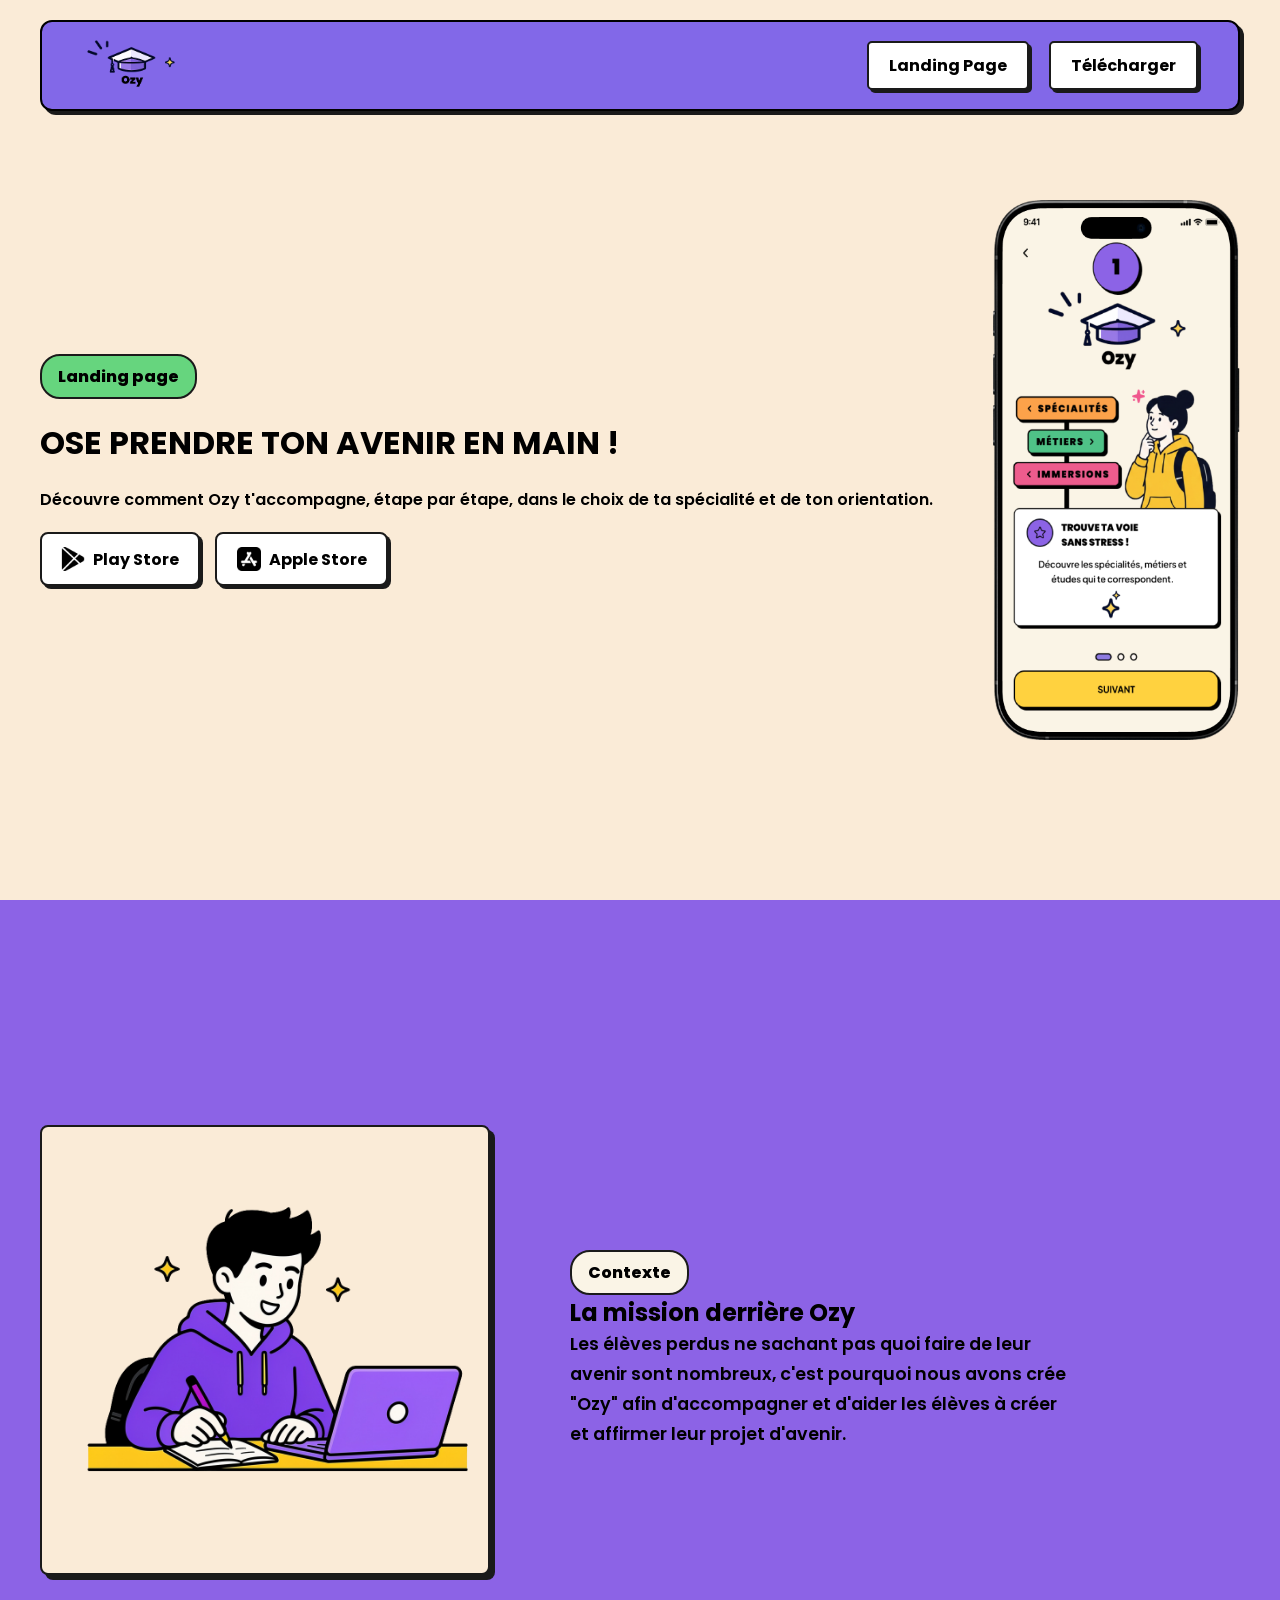
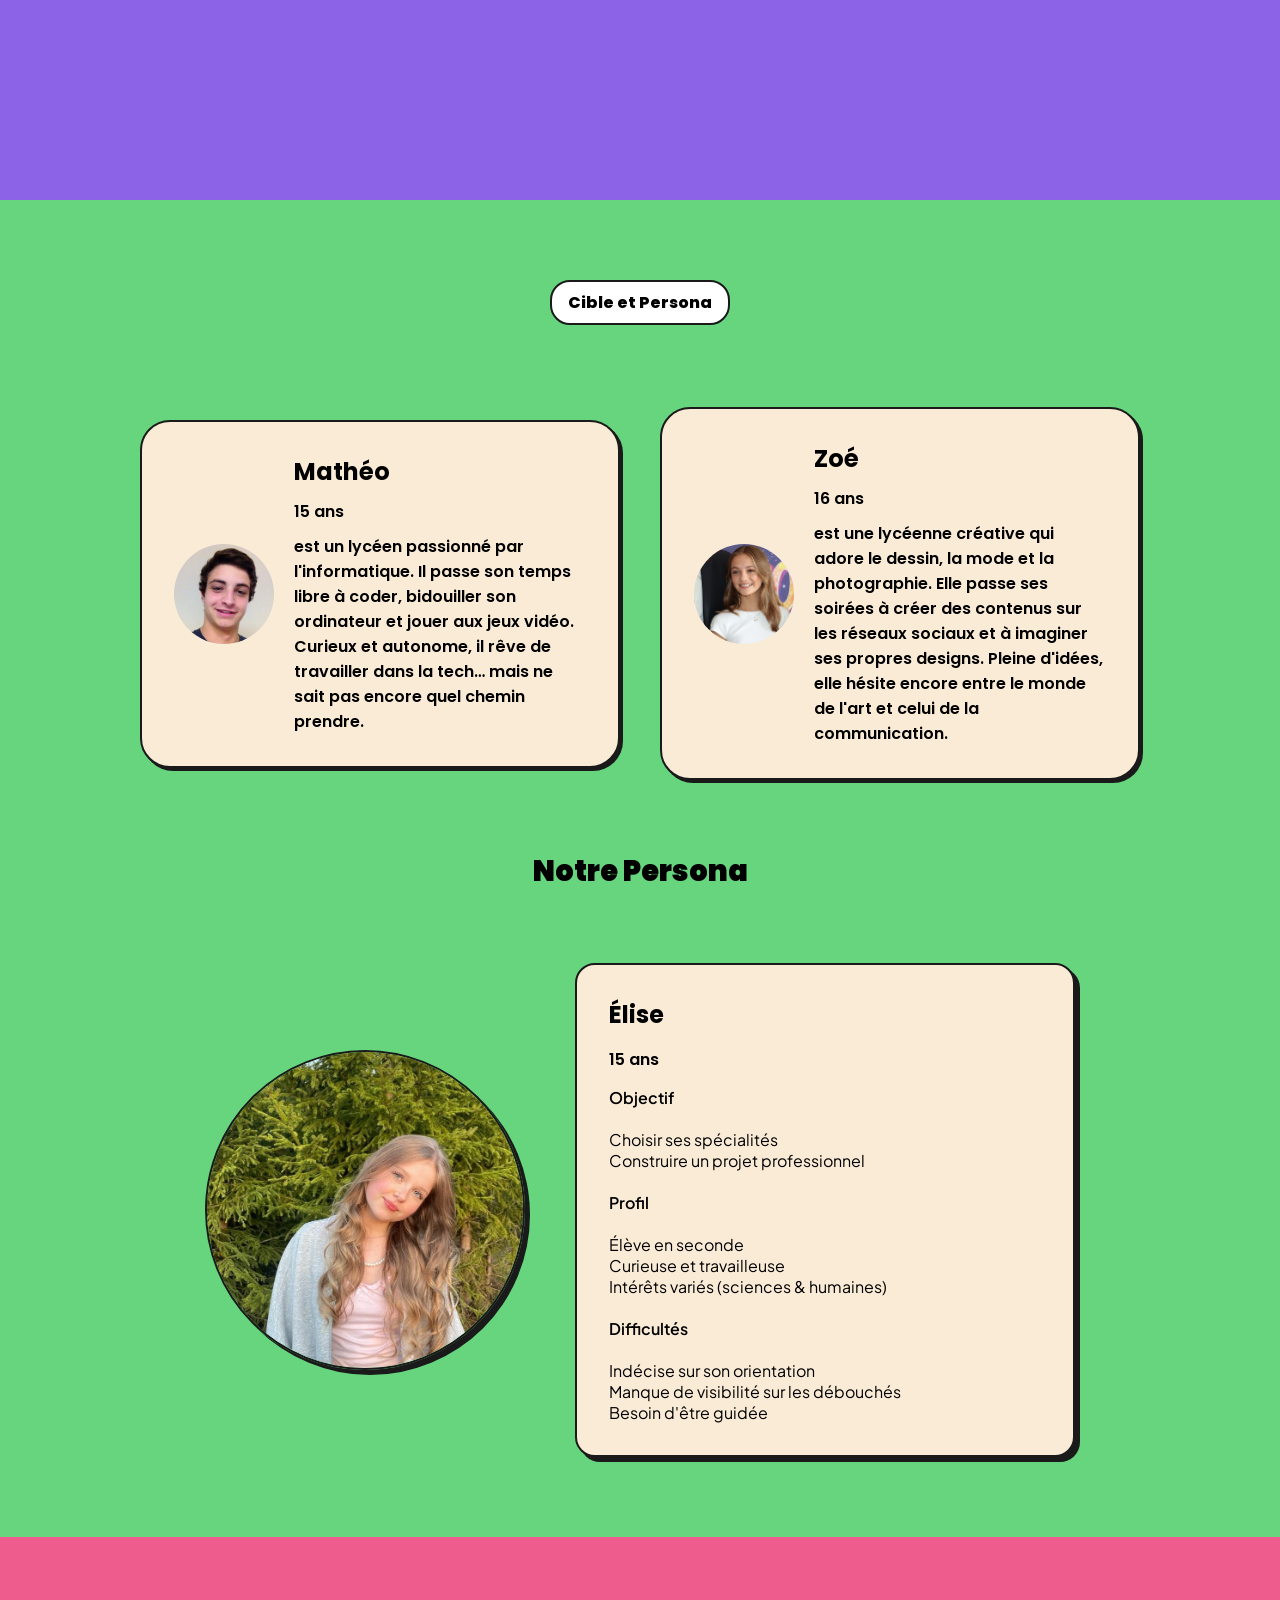
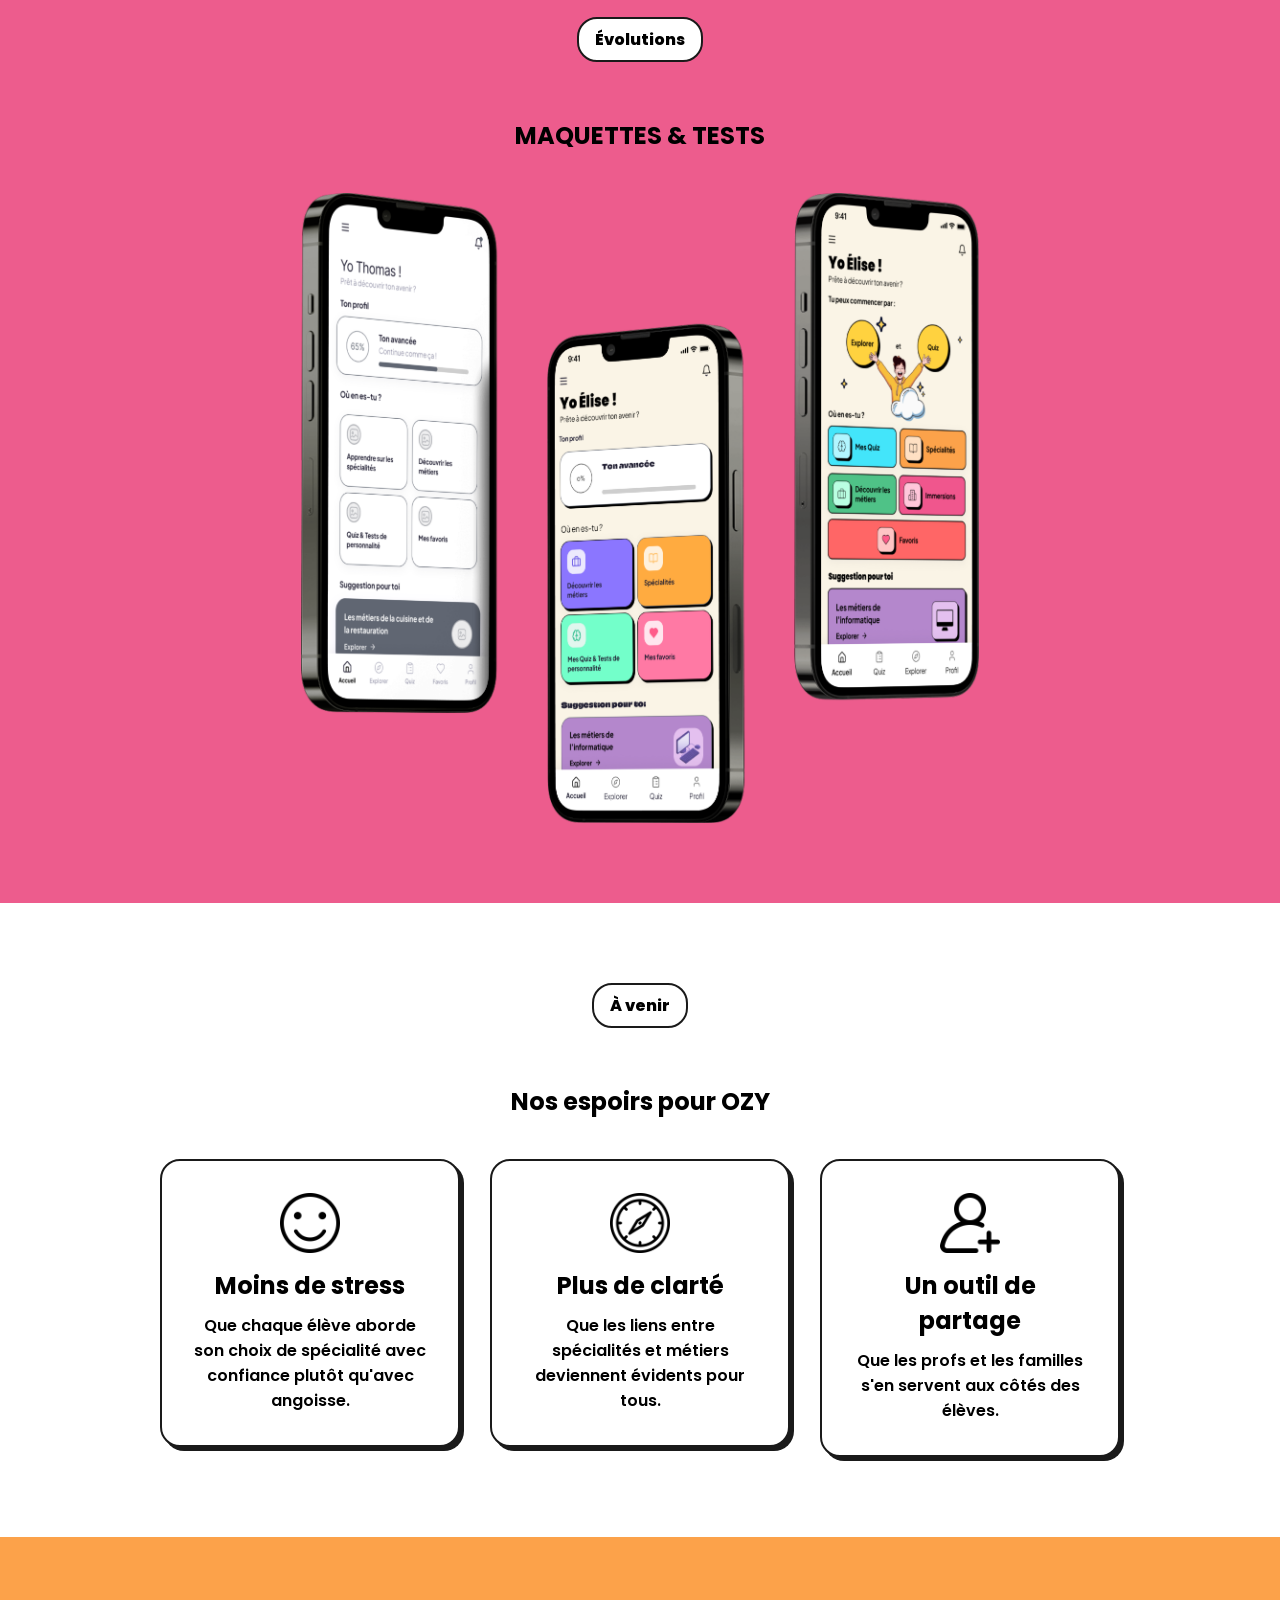
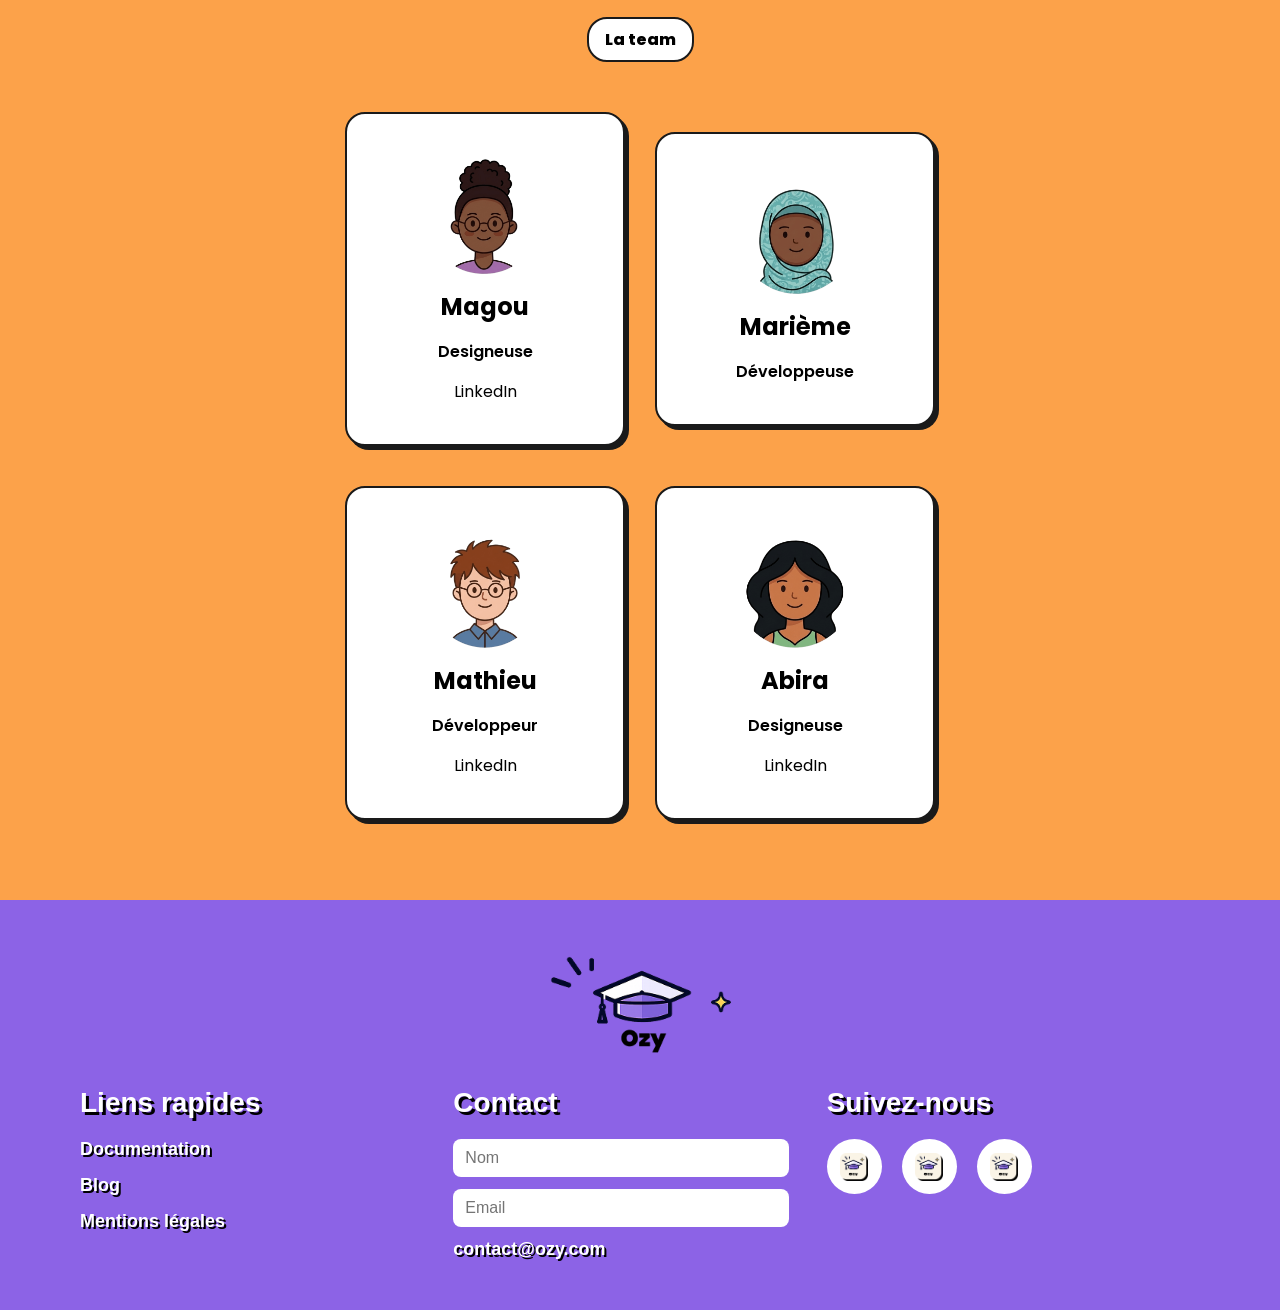
==== commit 16697f05: "doc.css: uniformise padding sections + hero banner - Toutes sections : padding 80px 40px uniforme, b" ====
--- a/doc.html
+++ b/doc.html
@@ -136,7 +136,6 @@
         <div class="section4-carte">
           <img class="espoirs-image" src="assets/logo/smile.png" alt="">
           <div class="espoirs-texte">
-            <img class="stress" src="assets/logo/smile.png" alt="">
             <h1>Moins de stress</h1>
             <p>Que chaque élève aborde son choix de spécialité avec confiance plutôt qu'avec angoisse.</p>
           </div>
--- a/doc.css
+++ b/doc.css
@@ -1,143 +1,230 @@
-/* Styles spécifiques à doc.html */
-
+/* Le code CSS spécifique à la page de documentation */
+
+/* Body */
 body {
-  background-color: antiquewhite;
-}
-
-/* Header */
+    background-color: antiquewhite;
+}
+
+h1, h2, h3 {
+    margin: 0;
+}
+
+p {
+    margin: 0;
+    font-weight: 600;
+}
+
+.logo {
+    width: 10%;
+}
+
+/* ── Badges thème ──────────────────────────────────────────────────────────── */
+
+.theme {
+    background-color: #66D57E;
+    padding: 0.5em 1em;
+    border-radius: 20px;
+    border: 2.5px solid #1a1a1a;
+    color: black;
+    font-weight: 800;
+    font-size: 1em;
+    display: inline-block;
+}
+
+.theme2 {
+    background-color: #FAF4E6;
+    padding: 0.5em 1em;
+    border-radius: 20px;
+    border: 2.5px solid #1a1a1a;
+    display: inline-block;
+    color: black;
+    font-weight: 800;
+    font-size: 1em;
+}
+
+.theme3 {
+    background-color: #ffffff;
+    padding: 0.5em 1em;
+    border-radius: 20px;
+    border: 2.5px solid #1a1a1a;
+    display: inline-block;
+    color: black;
+    font-weight: 800;
+    margin-bottom: 2em;
+    font-size: 1em;
+}
+
+.theme4 {
+    background-color: #ffffff;
+    padding: 0.5em 1em;
+    border-radius: 20px;
+    border: 2.5px solid #1a1a1a;
+    display: inline-block;
+    color: black;
+    font-weight: 800;
+    margin-bottom: 1em;
+    font-size: 1em;
+}
+
+.theme5 {
+    background-color: #ffffff;
+    padding: 0.5em 1em;
+    border-radius: 20px;
+    border: 2.5px solid #1a1a1a;
+    display: inline-block;
+    color: black;
+    font-weight: 800;
+    font-size: 1em;
+}
+
+/* ── Sections — padding uniforme ──────────────────────────────────────────── */
+
+#header,
+#section1,
+#section2,
+#section3,
+#section4,
+#section5 {
+    display: flex;
+    justify-content: center;
+    align-items: center;
+    width: 100%;
+    padding: 80px 40px;
+    box-sizing: border-box;
+}
+
+/* Inner wrappers — max-width aligné sur la navbar */
+.header-all,
+.section1-all,
+.section2-all,
+.section3-all,
+.section4-all,
+.section5-all {
+    width: 100%;
+    max-width: 1200px;
+}
+
+/* ── Hero banner ──────────────────────────────────────────────────────────── */
+
 #header {
-  display: flex;
-  justify-content: center;
-  align-items: center;
-  width: 100%;
-  min-height: 100vh;
-  padding: 60px 40px;
-  padding-top: 120px;
-  box-sizing: border-box;
+    min-height: 100vh;
+    padding-top: 120px; /* dégager la navbar fixe */
 }
 
 .header-all {
-  display: flex;
-  justify-content: space-between;
-  align-items: center;
-  gap: 60px;
-  max-width: 1400px;
-  width: 100%;
+    display: flex;
+    justify-content: space-between;
+    align-items: center;
+    gap: 60px;
+    flex-wrap: wrap;
 }
 
 .header-texte {
-  display: flex;
-  flex-direction: column;
-  justify-content: center;
-  align-items: flex-start;
-  gap: 20px;
-  flex: 1;
-}
-
-#header h1 {
-  font-family: 'Poppins', sans-serif;
-  font-size: 3em;
-  font-weight: 900;
-  line-height: 1.2;
-  color: black;
-}
-
-#header p {
-  font-family: 'Poppins', sans-serif;
-  font-size: 1.1em;
-  line-height: 1.6;
-  color: #333;
+    display: flex;
+    flex-direction: column;
+    justify-content: center;
+    align-items: flex-start;
+    gap: 20px;
+    flex: 1;
+    min-width: 280px;
+}
+
+.btn-app {
+    display: flex;
+    text-decoration: none;
+    background-color: white;
+    padding: 0.8em 1.2em;
+    border: 2.5px solid #1a1a1a;
+    border-radius: 8px;
+    box-shadow: 3px 3px 0px #1a1a1a;
+    color: black;
+    gap: 8px;
+    align-items: center;
+    font-weight: 700;
+    transition: all 0.15s ease;
+}
+
+.btn-app:hover {
+    transform: translate(-2px, -2px);
+    box-shadow: 5px 5px 0px #1a1a1a;
+}
+
+.btn-app img {
+    width: 24px;
+    height: 24px;
 }
 
 .btn-app-div {
-  display: flex;
-  gap: 20px;
-  margin-top: 20px;
+    display: flex;
+    gap: 15px;
+    flex-wrap: wrap;
 }
 
 .telephone {
-  height: 60vh;
-  object-fit: contain;
-}
-
-/* Section 1 - Contexte */
+    height: 60vh;
+    object-fit: contain;
+    flex-shrink: 0;
+}
+
+/* ── Section 1 — Contexte ─────────────────────────────────────────────────── */
+
 #section1 {
-  background-color: #8C63E6;
-  display: flex;
-  justify-content: center;
-  align-items: center;
-  width: 100%;
-  min-height: 100vh;
-  padding: 80px 40px;
-  box-sizing: border-box;
+    background-color: #8C63E6;
+    min-height: 100vh;
 }
 
 .section1-all {
-  display: flex;
-  align-items: center;
-  flex-direction: row;
-  gap: 100px;
-  max-width: 1400px;
-  width: 100%;
-}
-
-.section1-all h1,
-.section1-all .section1-titre {
-  color: black;
-}
-
+    display: flex;
+    align-items: center;
+    flex-direction: row;
+    gap: 80px;
+}
+
+.section1-all .section1-titre,
 #section1 h1 {
-  font-family: 'Poppins', sans-serif;
-  font-size: 2.8em;
-  font-weight: 900;
-  margin-bottom: 30px;
+    color: black;
 }
 
 .section1-titre {
-  font-size: 1.1em;
-  line-height: 1.7;
-  max-width: 500px;
+    font-size: 1.1em;
+    line-height: 1.7;
+    max-width: 500px;
 }
 
 .garcon {
-  height: 50vh;
-  object-fit: cover;
-  background-color: white;
-  border: 2.5px solid #1a1a1a;
-  border-radius: 8px;
-  box-shadow: 5px 5px 0px #1a1a1a;
-  flex-shrink: 0;
-}
-
-/* Section 2 - Cibles et Personas */
+    height: 50vh;
+    object-fit: cover;
+    background-color: antiquewhite;
+    border: 2.5px solid #1a1a1a;
+    border-radius: 8px;
+    box-shadow: 5px 5px 0px #1a1a1a;
+    flex-shrink: 0;
+}
+
+/* ── Section 2 — Cibles et Personas ──────────────────────────────────────── */
+
 #section2 {
-  display: flex;
-  justify-content: center;
-  align-items: center;
-  width: 100%;
-  padding: 80px 40px;
-  box-sizing: border-box;
-  background-color: #66D57E;
-  min-height: fit-content;
+    background-color: #66D57E;
 }
 
 .section2-all {
-  display: flex;
-  flex-direction: column;
-  justify-content: center;
-  align-items: center;
-  gap: 60px;
-  max-width: 1200px;
-  width: 100%;
-}
-
-.section2-all h1 {
-  font-family: 'Poppins', sans-serif;
-  font-weight: 900;
-  font-size: 2.5em;
-}
-
-.carte{
+    display: flex;
+    flex-direction: column;
+    justify-content: center;
+    align-items: center;
+    gap: 50px;
+}
+
+.elise {
+    border-radius: 50%;
+    width: 20em;
+    height: 20em;
+    object-fit: cover;
+    border: 2.5px solid #1a1a1a;
+    box-shadow: 5px 5px 0px #1a1a1a;
+}
+
+.carte {
     display: flex;
     justify-content: center;
     align-items: center;
@@ -145,472 +232,327 @@
     background-color: antiquewhite;
     padding: 2em;
     width: 40%;
-    height: 25vh;
     border-radius: 30px;
     border: 2.5px solid #1a1a1a;
     box-shadow: 3px 3px 0px #1a1a1a;
 }
-.espoirs-image{
-    width: 13%;
-    height: 10vh;
-}
-
-.carte h1,
-.carte p {
-  color: black;
-  margin: 0;
-}
-
-.carte h1 {
-  font-family: 'Poppins', sans-serif;
-  font-weight: 900;
-}
-
-.carte p {
-  font-weight: 600;
-  font-size: 0.95em;
+
+.carte h1, .carte p {
+    color: black;
 }
 
 .cibles {
-  width: 100px;
-  height: 100px;
-  border-radius: 50%;
-  object-fit: cover;
-  flex-shrink: 0;
+    width: 100px;
+    height: 100px;
+    border-radius: 50%;
+    object-fit: cover;
+    flex-shrink: 0;
 }
 
 .cibles-texte {
-  display: flex;
-  flex-direction: column;
-  justify-content: center;
-  gap: 10px;
+    display: flex;
+    flex-direction: column;
+    justify-content: center;
+    gap: 10px;
+}
+
+.cibles-texte h1, .cibles-texte p {
+    color: black;
+}
+
+.cartes {
+    display: flex;
+    gap: 40px;
+    justify-content: center;
+    align-items: center;
+    flex-wrap: wrap;
+    width: 100%;
 }
 
 .nom-persona {
-  margin-top: 40px;
-  margin-bottom: 40px;
-  font-family: 'Poppins', sans-serif;
-  font-size: 2em;
-  font-weight: 900;
+    margin-top: 20px;
+    margin-bottom: 20px;
+    font-family: 'Poppins', sans-serif;
+    font-size: 1.8em;
+    font-weight: 900;
 }
 
 .personna-et-texte {
-  display: flex;
-  justify-content: center;
-  align-items: center;
-  gap: 50px;
-  width: 100%;
-}
-
-.elise {
-  border-radius: 50%;
-  width: 300px;
-  height: 300px;
-  object-fit: cover;
-  border: 2.5px solid #1a1a1a;
-  box-shadow: 5px 5px 0px #1a1a1a;
-  flex-shrink: 0;
+    display: flex;
+    justify-content: center;
+    align-items: center;
+    gap: 50px;
+    width: 100%;
 }
 
 .persona-texte {
-  display: flex;
-  flex-direction: column;
-  justify-content: center;
-  gap: 15px;
-  background-color: antiquewhite;
-  padding: 2em;
-  width: 100%;
-  max-width: 500px;
-  border: 2.5px solid #1a1a1a;
-  border-radius: 20px;
-  box-shadow: 5px 5px 0px #1a1a1a;
-}
-
-.persona-texte h1,
-.persona-texte p {
-  color: black;
-  margin: 0;
-  font-family: 'Poppins', sans-serif;
-}
-
-.persona-texte h1 {
-  font-size: 1.8em;
-  font-weight: 900;
-}
-
-.persona-texte p {
-  font-size: 0.95em;
-  font-weight: 600;
-}
-.ul-persona{
+    display: flex;
+    flex-direction: column;
+    justify-content: center;
+    gap: 15px;
+    background-color: antiquewhite;
+    padding: 2em;
+    flex: 1;
+    max-width: 500px;
+    border: 2.5px solid #1a1a1a;
+    border-radius: 20px;
+    box-shadow: 5px 5px 0px #1a1a1a;
+}
+
+.ul-persona {
+    list-style: none;
     padding: 0;
-    
     font-family: "Plus Jakarta Sans", sans-serif;
 }
 
-
-/* Section 3 - Évolutions */
+/* ── Section 3 — Évolutions ───────────────────────────────────────────────── */
+
 #section3 {
-  display: flex;
-  justify-content: center;
-  align-items: center;
-  width: 100%;
-  min-height: 100vh;
-  padding: 80px 40px;
-  box-sizing: border-box;
-  background-color: #ED5C8D;
+    background-color: #ED5C8D;
 }
 
 .section3-all {
-  display: flex;
-  flex-direction: column;
-  justify-content: center;
-  align-items: center;
-  gap: 40px;
+    display: flex;
+    flex-direction: column;
+    justify-content: center;
+    align-items: center;
+    gap: 40px;
 }
 
 .section3-all h1 {
-  font-family: 'Poppins', sans-serif;
-  font-size: 2.5em;
-  font-weight: 900;
-  margin: 0;
+    margin-bottom: 0;
 }
 
 .telephone2 {
-  height: 70vh;
-  width: auto;
-  object-fit: contain;
-}
-
-/* Section 4 - À venir */
+    height: 70vh;
+    width: auto;
+    object-fit: contain;
+}
+
+/* ── Section 4 — À venir ──────────────────────────────────────────────────── */
+
 #section4 {
-  display: flex;
-  justify-content: center;
-  align-items: center;
-  width: 100%;
-  padding: 80px 40px;
-  box-sizing: border-box;
-  background-color: #FFFFFF;
-  min-height: fit-content;
+    background-color: #FFFFFF;
 }
 
 .section4-all {
-  display: flex;
-  flex-direction: column;
-  justify-content: center;
-  align-items: center;
-  gap: 50px;
-  max-width: 1200px;
-  width: 100%;
-}
-
-.section4-all h1 {
-  font-family: 'Poppins', sans-serif;
-  font-size: 2.5em;
-  font-weight: 900;
-}
-
-.section4-all .cartes {
-  display: grid;
-  grid-template-columns: repeat(auto-fit, minmax(280px, 1fr));
-  gap: 30px;
-  width: 100%;
-}
-
-.section4-all .carte {
-  background-color: white;
-  padding: 2.5em;
-  border: 2.5px solid #1a1a1a;
-  border-radius: 15px;
-  box-shadow: 5px 5px 0px #1a1a1a;
-  display: flex;
-  flex-direction: column;
-  align-items: center;
-  gap: 20px;
-  transition: all 0.2s ease;
-  min-height: 250px;
-}
-
-.section4-all .carte:hover {
-  transform: translate(-3px, -3px);
-  box-shadow: 8px 8px 0px #1a1a1a;
+    display: flex;
+    flex-direction: column;
+    justify-content: center;
+    align-items: center;
+    gap: 40px;
+}
+
+.section4-cartes {
+    display: flex;
+    justify-content: center;
+    align-items: flex-start;
+    flex-direction: row;
+    gap: 30px;
+    flex-wrap: wrap;
+    width: 100%;
+}
+
+.section4-carte {
+    background-color: white;
+    border: 2.5px solid #1a1a1a;
+    border-radius: 20px;
+    box-shadow: 4px 4px 0px #1a1a1a;
+    padding: 2em;
+    display: flex;
+    flex-direction: column;
+    align-items: center;
+    gap: 15px;
+    flex: 1;
+    min-width: 200px;
+    max-width: 300px;
+    text-align: center;
+}
+
+.espoirs-image {
+    width: 60px;
+    height: 60px;
+    object-fit: contain;
+}
+
+.stress {
+    width: 60px;
+    height: 60px;
+    object-fit: contain;
 }
 
 .espoirs-texte {
-  display: flex;
-  flex-direction: column;
-  align-items: center;
-  gap: 15px;
-  text-align: center;
-}
-
-.section4-all .carte h1 {
-  font-family: 'Poppins', sans-serif;
-  font-size: 1.5em;
-  font-weight: 900;
-  color: black;
-  margin: 0;
-}
-.section4-all{
-    display: flex;
-    flex-direction: column;
-    justify-content: center;
-    align-items: center;
-}
-.section4-cartes{
+    display: flex;
+    flex-direction: column;
+    align-items: center;
+    gap: 10px;
+    text-align: center;
+}
+
+/* ── Section 5 — La team ──────────────────────────────────────────────────── */
+
+#section5 {
+    background-color: #FCA24A;
+}
+
+.section5-all {
+    display: flex;
+    flex-direction: column;
+    justify-content: center;
+    align-items: center;
+    gap: 50px;
+}
+
+.section5-cartes-all {
+    display: flex;
+    flex-direction: column;
+    gap: 40px;
+    width: 100%;
+}
+
+.section5-cartes {
     display: flex;
     justify-content: center;
     align-items: center;
     flex-direction: row;
-    gap: 50px;
+    gap: 30px;
     flex-wrap: wrap;
 }
-.section4-carte{
+
+.section5-carte {
+    display: flex;
+    flex-direction: column;
+    justify-content: center;
+    align-items: center;
     background-color: white;
-    border: 2.5px solid #1a1a1a;
-    border-radius: 30px;
-    box-shadow: 3px 3px 0px #1a1a1a;
-    padding: 2em;
-
-}
-.section4-all .carte p {
-  color: #333;
-  font-weight: 600;
-  line-height: 1.5;
-  margin: 0;
-}
-
-.section4-all .stress,
-.section4-all .clarté,
-.section4-all .outil {
-  width: 70px;
-  height: 70px;
-  object-fit: contain;
-}
-
-/* Section 5 - La Team */
-#section5 {
-  display: flex;
-  justify-content: center;
-  align-items: center;
-  width: 100%;
-  padding: 80px 40px;
-  box-sizing: border-box;
-  background-color: #FCA24A;
-  min-height: fit-content;
-}
-
-.section5-all {
-  display: flex;
-  flex-direction: column;
-  justify-content: center;
-  align-items: center;
-  width: 100%;
-  gap: 50px;
-  max-width: 1200px;
-}
-
-.section5-all > p {
-  font-family: 'Poppins', sans-serif;
-}
-
-.section5-cartes-all {
-  display: flex;
-  flex-direction: column;
-  gap: 50px;
-  width: 100%;
-}
-
-.section5-cartes {
-  display: flex;
-  justify-content: center;
-  align-items: center;
-  flex-direction: row;
-  gap: 50px;
-  flex-wrap: wrap;
-}
-
-.section5-carte {
-  display: flex;
-  flex-direction: column;
-  justify-content: center;
-  align-items: center;
-  background-color: white;
-  padding: 2.5em;
-  border: 2.5px solid #1a1a1a;
-  border-radius: 20px;
-  box-shadow: 5px 5px 0px #1a1a1a;
-  transition: all 0.2s ease;
-  min-width: 280px;
-  text-align: center;
-  gap: 15px;
-}
-
-.section5-carte:hover {
-  transform: translate(-3px, -3px);
-  box-shadow: 8px 8px 0px #1a1a1a;
-}
-
-.section5-carte h1 {
-  font-family: 'Poppins', sans-serif;
-  font-weight: 900;
-  font-size: 1.3em;
-  color: black;
-  margin: 0;
-}
-
-.section5-carte p {
-  color: #666;
-  font-weight: 600;
-  margin: 0;
-  font-size: 0.9em;
-}
-
-.section5-carte a {
-  color: #834dff;
-  font-weight: 700;
-  text-decoration: none;
-  transition: all 0.2s ease;
-}
-
-.section5-carte a:hover {
-  color: #5d2e9f;
-  text-decoration: underline;
+    padding: 2.5em;
+    border: 2.5px solid #1a1a1a;
+    border-radius: 20px;
+    box-shadow: 4px 4px 0px #1a1a1a;
+    gap: 15px;
+    flex: 1;
+    min-width: 200px;
+    max-width: 280px;
+    text-align: center;
 }
 
 .bitmoji {
-  width: 150px;
-  height: 150px;
-  object-fit: contain;
-  flex-shrink: 0;
-}
-
-
-
-/* Responsive */
-@media (max-width: 768px) {
-  #header {
-    padding: 40px 20px;
-  }
-
-  .header-all {
-    flex-direction: column;
-    gap: 30px;
-  }
-
-  .header-texte {
-    align-items: center;
-    text-align: center;
-  }
-
-  #header h1 {
-    font-size: 2em;
-  }
-
-  .telephone {
-    width: 100%;
-    height: auto;
-    max-height: 40vh;
-  }
-
-  #section1 {
-    padding: 60px 20px;
-  }
-
-  .section1-all {
-    flex-direction: column;
-    gap: 40px;
-  }
-
-  .garcon {
-    width: 100%;
-    height: 30vh;
-  }
-
-  #section2 {
-    padding: 60px 20px;
-  }
-
-  .cartes {
-    flex-direction: column;
-  }
-
-  .cartes .carte {
-    max-width: 100%;
-  }
-
-  .personna-et-texte {
-    flex-direction: column;
-    gap: 30px;
-  }
-
-  .elise {
-    width: 200px;
-    height: 200px;
-  }
-
-  .persona-texte {
-    max-width: 100%;
-  }
-
-  #section3 {
-    padding: 60px 20px;
-  }
-
-  .telephone2 {
-    width: 100%;
-    height: auto;
-    max-height: 40vh;
-  }
-
-  #section4 {
-    padding: 60px 20px;
-  }
-
-  .section4-all .cartes {
-    grid-template-columns: 1fr;
-  }
-
-  #section5 {
-    padding: 60px 20px;
-  }
-
-  .section5-cartes {
-    flex-direction: column;
-  }
-
-  .section5-carte {
-    min-width: 100%;
-  }
-
-  .bitmoji {
     width: 120px;
     height: 120px;
-  }
-}
-
-@media (max-width: 1024px) {
-  #header {
-    padding: 40px 20px;
-  }
-
-  .header-all {
-    gap: 30px;
-  }
-
-  #section1 {
-    padding: 60px 20px;
-  }
-
-  .section1-all {
-    gap: 40px;
-  }
-
-  .personna-et-texte {
-    gap: 30px;
-  }
-
-  .section5-cartes {
-    gap: 30px;
-  }
-}
+    object-fit: contain;
+}
+
+/* ── Responsive ───────────────────────────────────────────────────────────── */
+
+@media (max-width: 768px) {
+    #header,
+    #section1,
+    #section2,
+    #section3,
+    #section4,
+    #section5 {
+        padding: 60px 20px;
+    }
+
+    #header {
+        padding-top: 100px;
+    }
+
+    .header-all {
+        flex-direction: column;
+        gap: 30px;
+        align-items: center;
+        text-align: center;
+    }
+
+    .header-texte {
+        align-items: center;
+    }
+
+    .telephone {
+        width: 60%;
+        height: auto;
+        max-height: 40vh;
+    }
+
+    .section1-all {
+        flex-direction: column;
+        gap: 40px;
+    }
+
+    .garcon {
+        width: 80%;
+        height: auto;
+        max-height: 35vh;
+    }
+
+    .telephone2 {
+        width: 80%;
+        height: auto;
+        max-height: 40vh;
+    }
+
+    .carte {
+        width: 90%;
+    }
+
+    .cartes {
+        flex-direction: column;
+    }
+
+    .personna-et-texte {
+        flex-direction: column;
+    }
+
+    .persona-texte {
+        max-width: 100%;
+    }
+
+    .section4-cartes {
+        flex-direction: column;
+        align-items: center;
+    }
+
+    .section4-carte {
+        max-width: 100%;
+    }
+
+    .section5-cartes {
+        flex-direction: column;
+    }
+
+    .section5-carte {
+        max-width: 100%;
+    }
+}
+
+@media screen and (min-width: 768px) and (max-width: 1024px) {
+    #header,
+    #section1,
+    #section2,
+    #section3,
+    #section4,
+    #section5 {
+        padding: 80px 30px;
+    }
+
+    #header {
+        padding-top: 120px;
+    }
+
+    .header-all {
+        gap: 40px;
+    }
+
+    .section1-all {
+        gap: 50px;
+    }
+
+    .personna-et-texte {
+        gap: 30px;
+    }
+
+    .section5-cartes {
+        gap: 20px;
+    }
+}
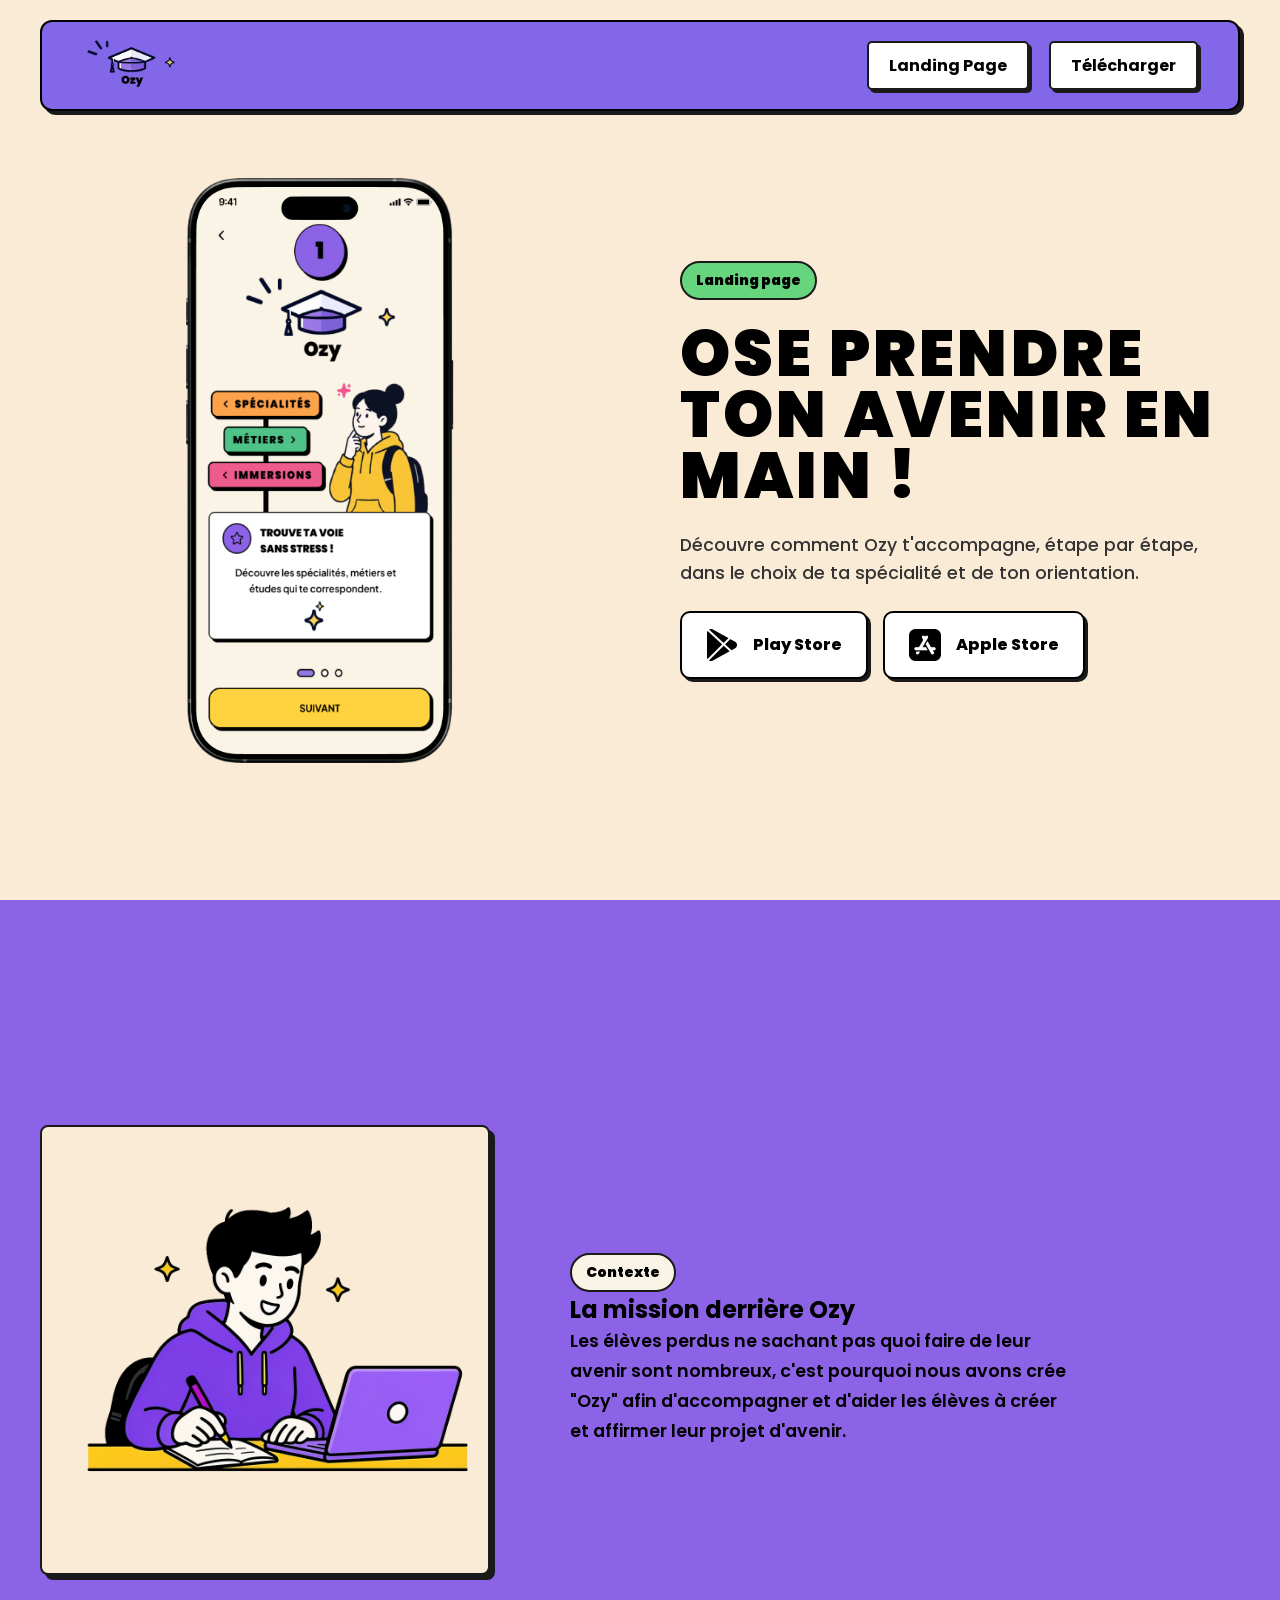
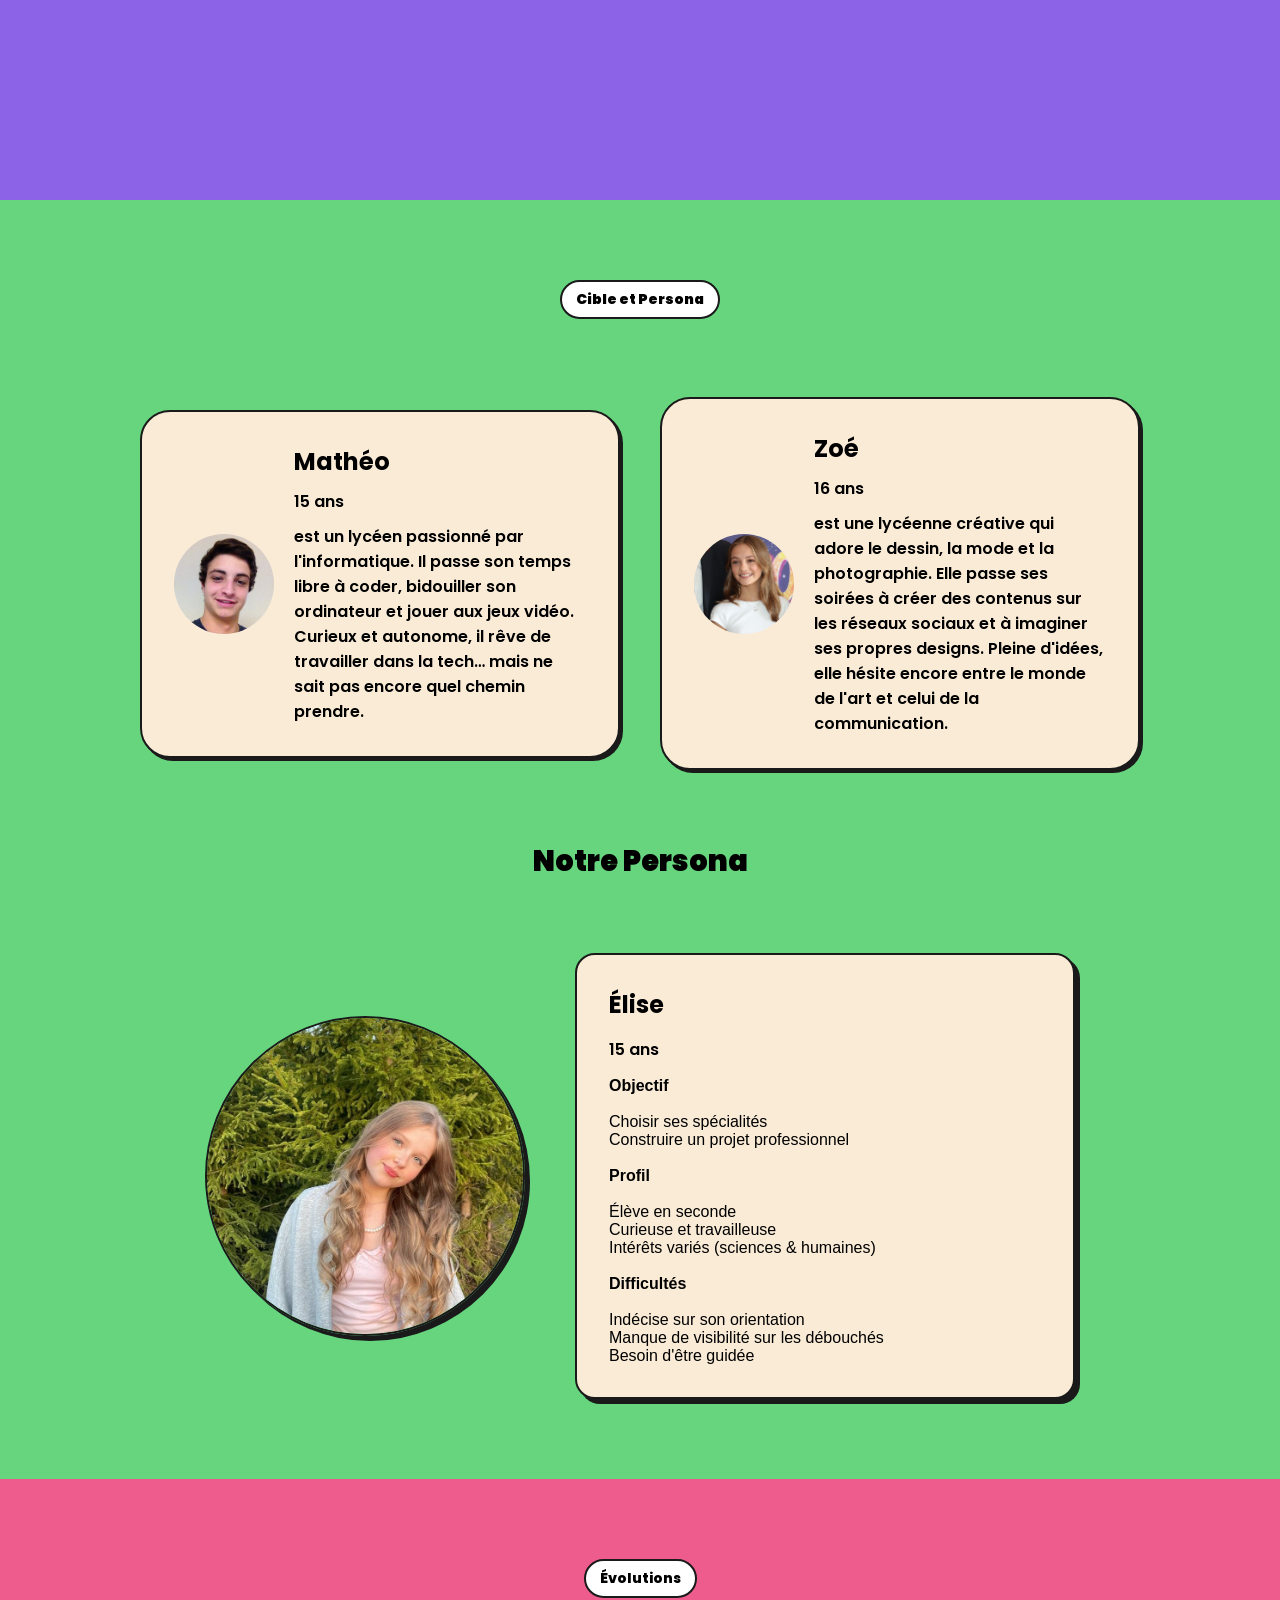
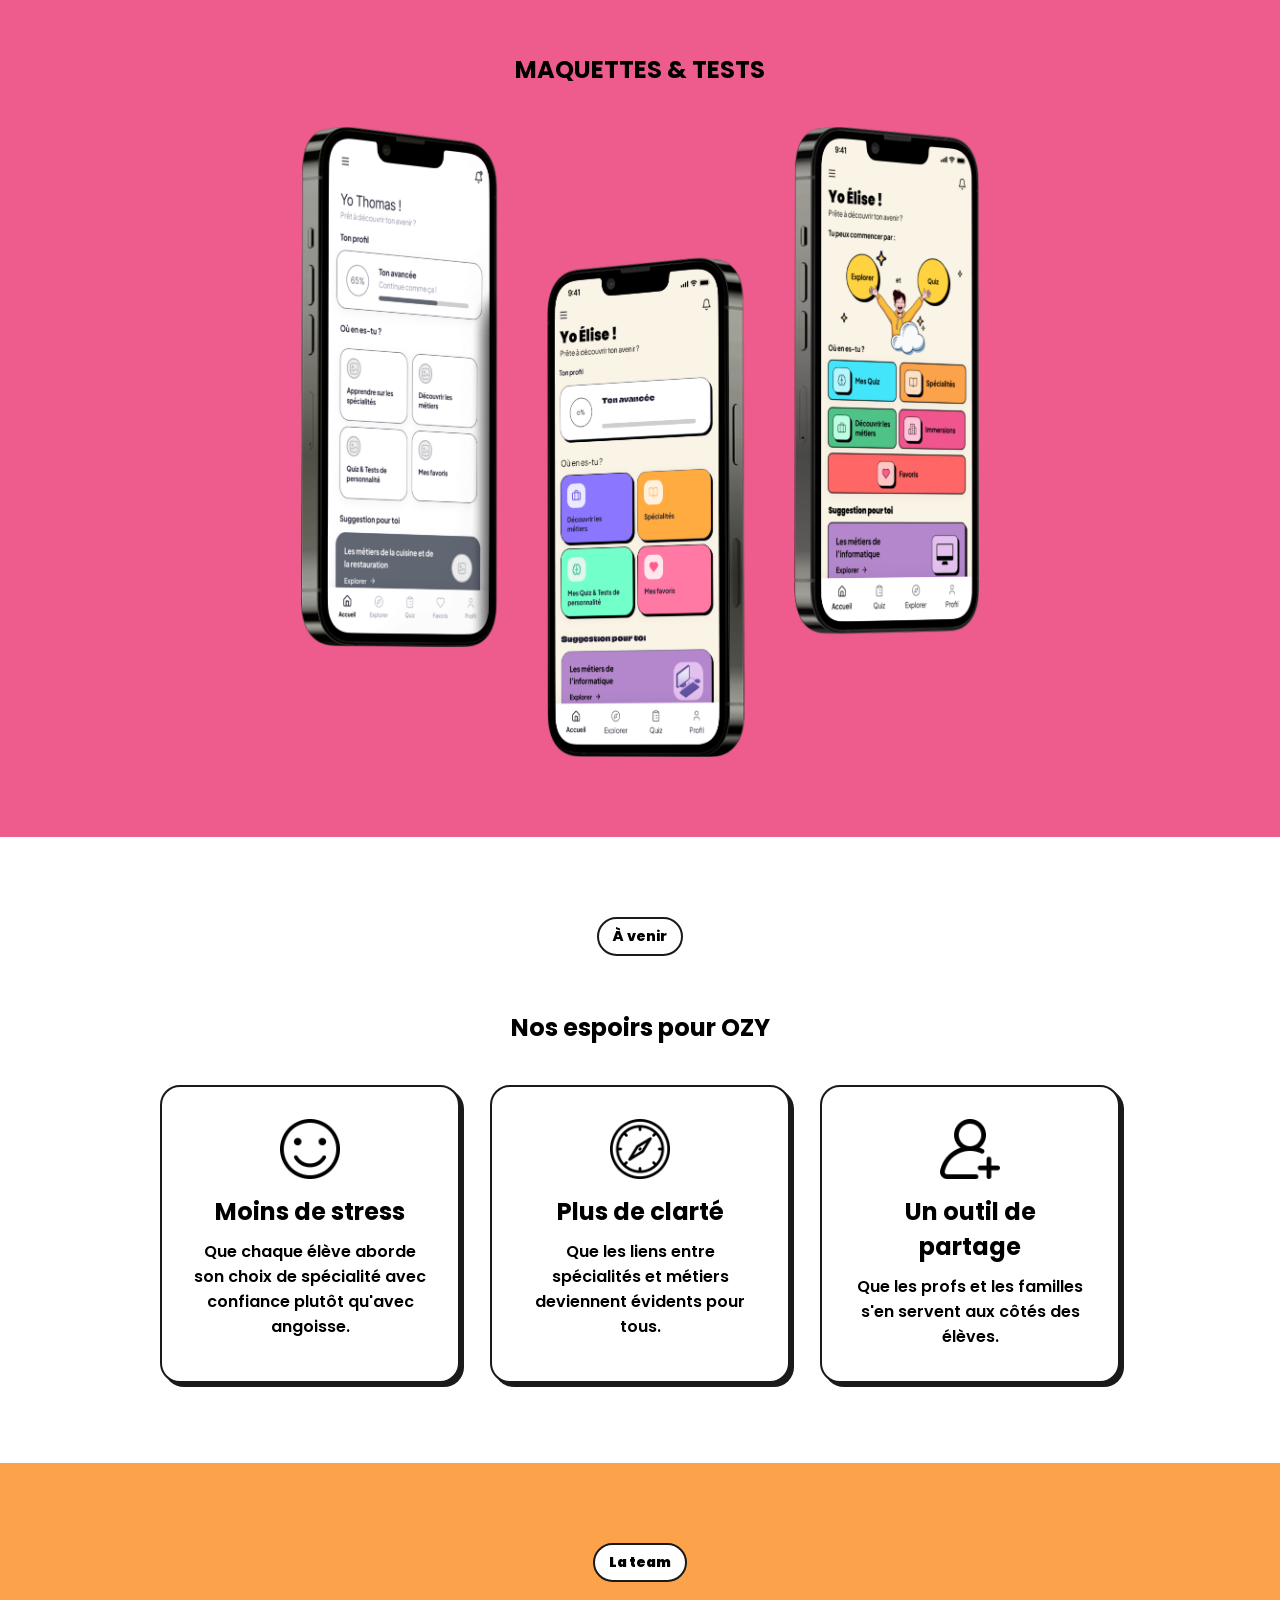
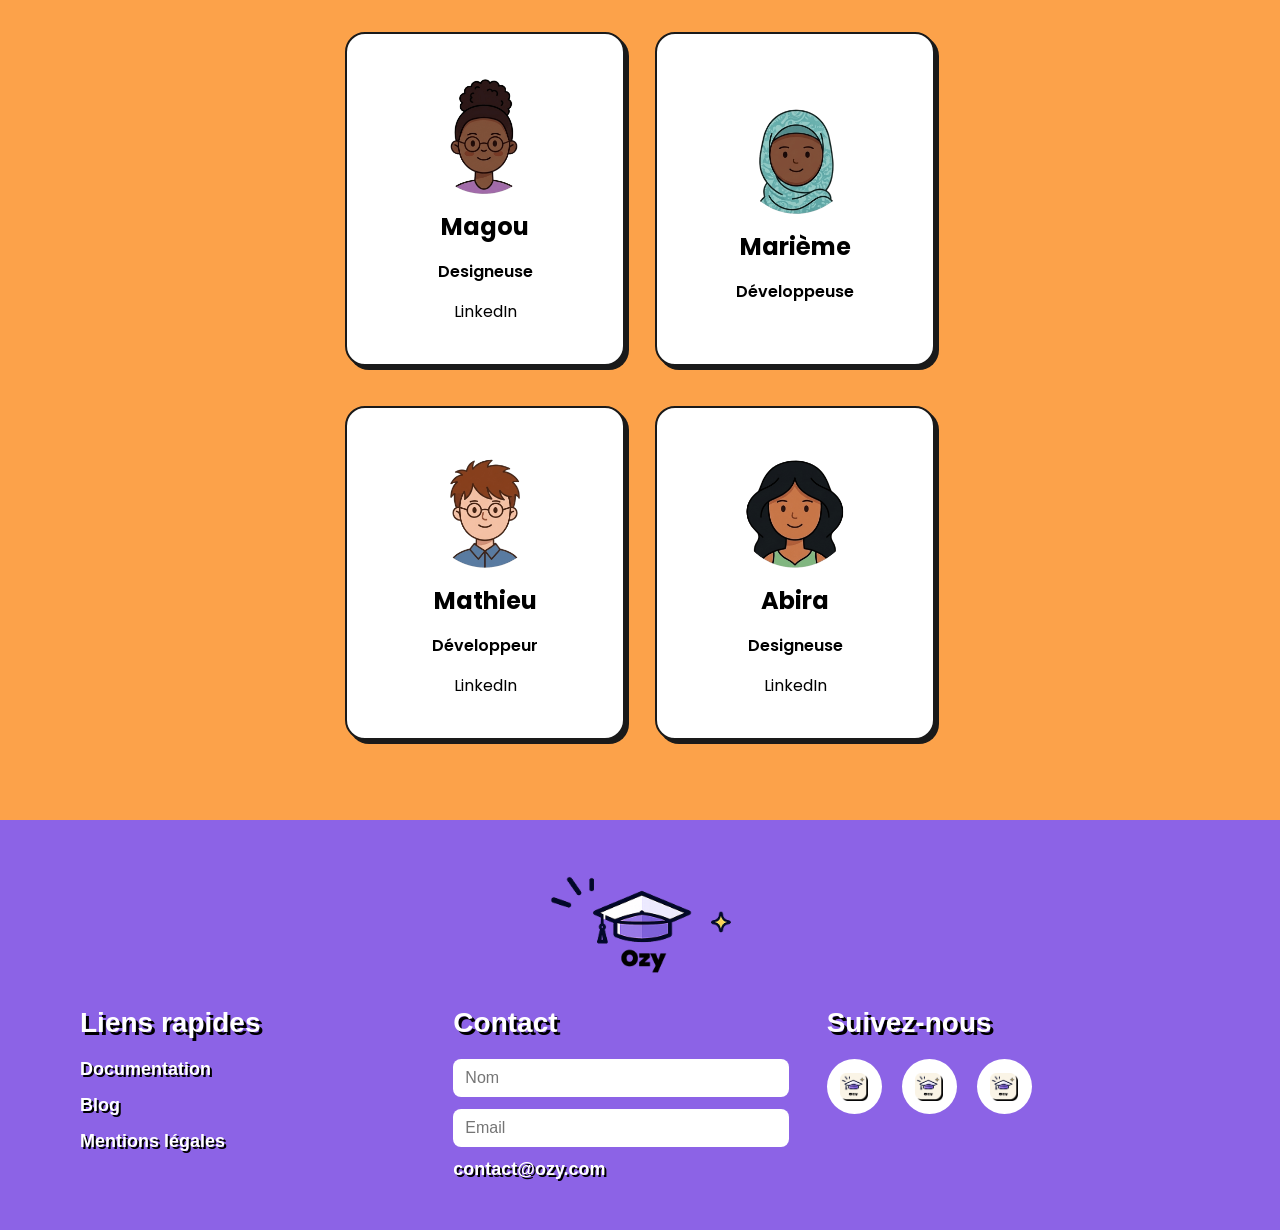
==== commit 219ac14f: "CSS : fusionne shared.css dans style.css, déduplique doc.css - style.css : reset global, navbar, foo" ====
--- a/doc.html
+++ b/doc.html
@@ -6,24 +6,11 @@
   <meta name="viewport" content="width=device-width" />
   <title>Ozy - Documentation</title>
   <link href="style.css" rel="stylesheet" type="text/css" />
-  <link href="shared.css" rel="stylesheet" type="text/css" />
   <link href="doc.css" rel="stylesheet" type="text/css" />
   <link rel="shortcut icon" href="assets/logo/Logo-2.png" type="image/x-icon">
-
-
-
   <link rel="preconnect" href="https://fonts.googleapis.com">
   <link rel="preconnect" href="https://fonts.gstatic.com" crossorigin>
-  <link
-    href="https://fonts.googleapis.com/css2?family=Finger+Paint&family=Montserrat:ital,wght@0,100..900;1,100..900&family=Mouse+Memoirs&family=Permanent+Marker&family=Petit+Formal+Script&family=Playwrite+AU+TAS:wght@100..400&family=Plus+Jakarta+Sans:ital,wght@0,200..800;1,200..800&family=Poppins:ital,wght@0,100;0,200;0,300;0,400;0,500;0,600;0,700;0,800;0,900;1,100;1,200;1,300;1,400;1,500;1,600;1,700;1,800;1,900&family=Roboto:ital,wght@0,100..900;1,100..900&family=Share+Tech&family=Yusei+Magic&display=swap"
-    rel="stylesheet">
-  <link rel="preconnect" href="https://fonts.googleapis.com">
-  <link rel="preconnect" href="https://fonts.gstatic.com" crossorigin>
-  <link rel="preconnect" href="https://fonts.googleapis.com">
-  <link rel="preconnect" href="https://fonts.gstatic.com" crossorigin>
-  <link
-    href="https://fonts.googleapis.com/css2?family=Poppins:ital,wght@0,100;0,200;0,300;0,400;0,500;0,600;0,700;0,800;0,900;1,100;1,200;1,300;1,400;1,500;1,600;1,700;1,800;1,900&display=swap"
-    rel="stylesheet">
+  <link href="https://fonts.googleapis.com/css2?family=Poppins:ital,wght@0,100..900;1,100..900&display=swap" rel="stylesheet">
 </head>
 
 <body>
--- a/style.css
+++ b/style.css
@@ -1,15 +1,257 @@
-:root {
-  --height-section: 92vh;
+/* Styles globaux — partagés entre index.html et doc.html */
+
+/* ── Reset ──────────────────────────────────────────────────────────────────── */
+
+* {
+  margin: 0;
+  padding: 0;
+  box-sizing: border-box;
 }
 
 html {
   height: 100%;
+}
+
+body {
+  font-family: 'Poppins', sans-serif;
+}
+
+a {
+  text-decoration: none;
+  color: inherit;
+}
+
+/* ── Container ──────────────────────────────────────────────────────────────── */
+
+.container {
   width: 100%;
-  margin: 0;
+  max-width: 1200px;
+  margin: 0 auto;
+  padding: 0 40px;
+  box-sizing: border-box;
+}
+
+/* ── Navbar ─────────────────────────────────────────────────────────────────── */
+
+.navbar {
+  position: fixed;
+  top: 20px;
+  left: 50%;
+  transform: translateX(-50%);
+  display: flex;
+  justify-content: space-between;
+  align-items: center;
+  padding: 15px 40px;
+  max-width: 1200px;
+  width: calc(100% - 80px);
+  box-sizing: border-box;
+  background-color: #8268E8;
+  border: 2px solid black;
+  border-radius: 12px;
+  box-shadow: 4px 4px 0px #1a1a1a;
+  z-index: 100;
+}
+
+.navbar a img {
+  height: 50px;
+  width: auto;
+}
+
+.btn-important {
+  display: flex;
+  gap: 20px;
+  align-items: center;
+}
+
+.btn-doc,
+.btn-download {
+  padding: 10px 20px;
+  background-color: white;
+  border: 2.5px solid #1a1a1a;
+  border-radius: 5px;
+  font-weight: 700;
+  color: black;
+  cursor: pointer;
+  transition: all 0.2s ease;
+  box-shadow: 3px 3px 0px #1a1a1a;
+}
+
+.btn-doc:hover,
+.btn-download:hover {
+  transform: translate(-2px, -2px);
+  box-shadow: 4px 4px 0px black;
+}
+
+/* ── Theme badges ────────────────────────────────────────────────────────────── */
+
+.theme,
+.theme2,
+.theme3,
+.theme4,
+.theme5 {
+  padding: 0.5em 1em;
+  border-radius: 20px;
+  border: 2.5px solid #1a1a1a;
+  display: inline-block;
+  color: black;
+  font-weight: 900;
+  font-size: 14px;
+}
+
+.theme  { background-color: #66D57E; }
+.theme2 { background-color: #FAF4E6; }
+.theme3 { background-color: #ffffff; margin-bottom: 2em; }
+.theme4 { background-color: #ffffff; margin-bottom: 1em; font-weight: 800; }
+.theme5 { background-color: #ffffff; }
+
+/* ── Footer ─────────────────────────────────────────────────────────────────── */
+
+.footer {
+  display: flex;
+  flex-direction: column;
+  justify-content: center;
+  align-items: center;
+  width: 100%;
+  padding: 50px 0;
+  color: white;
+  background-color: #8C63E6;
+  font-family: 'Arial', sans-serif;
+}
+
+.footer-contenu {
+  display: flex;
+  justify-content: space-around;
+  align-items: flex-start;
+  width: 100%;
+  max-width: 1200px;
+  padding: 0 40px;
+}
+
+.logo-footer {
+  text-align: center;
+  margin-bottom: 30px;
+}
+
+.logo-footer img {
+  width: 200px;
+  height: auto;
+}
+
+.colonne {
+  flex: 1;
+}
+
+.colonne h3 {
+  font-size: 28px;
+  font-weight: 900;
+  margin-bottom: 20px;
+  text-shadow: 3px 3px 0px black;
+}
+
+.colonne ul {
+  list-style: none;
   padding: 0;
 }
 
-body {
-  margin: 0;
-  padding: 0;
-}
+.colonne ul li {
+  margin-bottom: 15px;
+}
+
+.colonne ul li a {
+  color: white;
+  font-size: 18px;
+  font-weight: 700;
+  text-shadow: 2px 2px 0px black;
+}
+
+.colonne form {
+  display: flex;
+  flex-direction: column;
+  gap: 12px;
+}
+
+.colonne input {
+  width: 90%;
+  padding: 10px 12px;
+  border-radius: 8px;
+  border: none;
+  font-size: 16px;
+}
+
+.colonne p {
+  margin-top: 12px;
+  font-size: 18px;
+  font-weight: 700;
+  text-shadow: 2px 2px 0px black;
+}
+
+.reseaux {
+  display: flex;
+  gap: 20px;
+  align-items: center;
+}
+
+.reseaux a {
+  width: 55px;
+  height: 55px;
+  background-color: white;
+  border-radius: 50%;
+  display: flex;
+  justify-content: center;
+  align-items: center;
+  transition: all 0.2s ease;
+}
+
+.reseaux a:hover {
+  transform: scale(1.1);
+}
+
+.reseaux img {
+  width: 28px;
+  height: 28px;
+}
+
+/* ── Responsive ─────────────────────────────────────────────────────────────── */
+
+@media (max-width: 768px) {
+  .navbar {
+    flex-direction: column;
+    gap: 15px;
+    padding: 15px 20px;
+  }
+
+  .navbar a img {
+    height: 40px;
+  }
+
+  .btn-important {
+    flex-direction: column;
+    width: 100%;
+  }
+
+  .btn-doc,
+  .btn-download {
+    width: 100%;
+    text-align: center;
+  }
+
+  .footer-contenu {
+    flex-direction: column;
+    align-items: center;
+    gap: 30px;
+    padding: 0 20px;
+  }
+
+  .colonne {
+    text-align: center;
+    width: 100%;
+  }
+
+  .colonne h3 {
+    font-size: 24px;
+  }
+
+  .colonne ul li a {
+    font-size: 16px;
+  }
+}
--- a/doc.css
+++ b/doc.css
@@ -1,80 +1,11 @@
 /* Le code CSS spécifique à la page de documentation */
 
-/* Body */
 body {
     background-color: antiquewhite;
 }
 
-h1, h2, h3 {
-    margin: 0;
-}
-
 p {
-    margin: 0;
     font-weight: 600;
-}
-
-.logo {
-    width: 10%;
-}
-
-/* ── Badges thème ──────────────────────────────────────────────────────────── */
-
-.theme {
-    background-color: #66D57E;
-    padding: 0.5em 1em;
-    border-radius: 20px;
-    border: 2.5px solid #1a1a1a;
-    color: black;
-    font-weight: 800;
-    font-size: 1em;
-    display: inline-block;
-}
-
-.theme2 {
-    background-color: #FAF4E6;
-    padding: 0.5em 1em;
-    border-radius: 20px;
-    border: 2.5px solid #1a1a1a;
-    display: inline-block;
-    color: black;
-    font-weight: 800;
-    font-size: 1em;
-}
-
-.theme3 {
-    background-color: #ffffff;
-    padding: 0.5em 1em;
-    border-radius: 20px;
-    border: 2.5px solid #1a1a1a;
-    display: inline-block;
-    color: black;
-    font-weight: 800;
-    margin-bottom: 2em;
-    font-size: 1em;
-}
-
-.theme4 {
-    background-color: #ffffff;
-    padding: 0.5em 1em;
-    border-radius: 20px;
-    border: 2.5px solid #1a1a1a;
-    display: inline-block;
-    color: black;
-    font-weight: 800;
-    margin-bottom: 1em;
-    font-size: 1em;
-}
-
-.theme5 {
-    background-color: #ffffff;
-    padding: 0.5em 1em;
-    border-radius: 20px;
-    border: 2.5px solid #1a1a1a;
-    display: inline-block;
-    color: black;
-    font-weight: 800;
-    font-size: 1em;
 }
 
 /* ── Sections — padding uniforme ──────────────────────────────────────────── */
@@ -108,39 +39,58 @@
 
 #header {
     min-height: 100vh;
-    padding-top: 120px; /* dégager la navbar fixe */
+    padding-top: 120px;
 }
 
 .header-all {
     display: flex;
-    justify-content: space-between;
-    align-items: center;
-    gap: 60px;
-    flex-wrap: wrap;
+    flex-direction: row-reverse; /* image à gauche, texte à droite */
+    align-items: center;
+    gap: 0;
 }
 
 .header-texte {
+    flex: 0 0 50%;
+    box-sizing: border-box;
+    padding-left: 40px;
     display: flex;
     flex-direction: column;
     justify-content: center;
     align-items: flex-start;
-    gap: 20px;
-    flex: 1;
-    min-width: 280px;
+    gap: 24px;
+}
+
+#header h1 {
+    font-family: 'Poppins', sans-serif;
+    font-size: 4em;
+    font-weight: 900;
+    line-height: 95%;
+    letter-spacing: 0.05em;
+    margin: 0;
+    color: black;
+}
+
+#header > .header-all > .header-texte > p:not(.theme) {
+    font-family: 'Poppins', sans-serif;
+    font-size: 1.1em;
+    line-height: 1.6;
+    color: #333;
+    font-weight: 500;
 }
 
 .btn-app {
     display: flex;
+    align-items: center;
     text-decoration: none;
     background-color: white;
-    padding: 0.8em 1.2em;
-    border: 2.5px solid #1a1a1a;
-    border-radius: 8px;
+    padding: 1em 1.5em;
+    border: 2.5px solid black;
+    border-radius: 10px;
     box-shadow: 3px 3px 0px #1a1a1a;
     color: black;
-    gap: 8px;
-    align-items: center;
-    font-weight: 700;
+    gap: 15px;
+    font-weight: 800;
+    font-family: 'Poppins', sans-serif;
     transition: all 0.15s ease;
 }
 
@@ -150,8 +100,8 @@
 }
 
 .btn-app img {
-    width: 24px;
-    height: 24px;
+    width: 32px;
+    height: 32px;
 }
 
 .btn-app-div {
@@ -161,9 +111,13 @@
 }
 
 .telephone {
-    height: 60vh;
+    flex: 0 0 50%;
+    box-sizing: border-box;
+    padding-right: 40px;
+    height: 65vh;
+    width: 50%;
     object-fit: contain;
-    flex-shrink: 0;
+    display: block;
 }
 
 /* ── Section 1 — Contexte ─────────────────────────────────────────────────── */
@@ -346,7 +300,7 @@
 .section4-cartes {
     display: flex;
     justify-content: center;
-    align-items: flex-start;
+    align-items: stretch;
     flex-direction: row;
     gap: 30px;
     flex-wrap: wrap;
@@ -413,7 +367,7 @@
 .section5-cartes {
     display: flex;
     justify-content: center;
-    align-items: center;
+    align-items: stretch;
     flex-direction: row;
     gap: 30px;
     flex-wrap: wrap;
@@ -466,11 +420,15 @@
     }
 
     .header-texte {
+        flex: 0 0 100%;
+        padding-left: 0;
         align-items: center;
     }
 
     .telephone {
-        width: 60%;
+        flex: 0 0 auto;
+        width: 70%;
+        padding-right: 0;
         height: auto;
         max-height: 40vh;
     }
@@ -540,10 +498,6 @@
         padding-top: 120px;
     }
 
-    .header-all {
-        gap: 40px;
-    }
-
     .section1-all {
         gap: 50px;
     }
